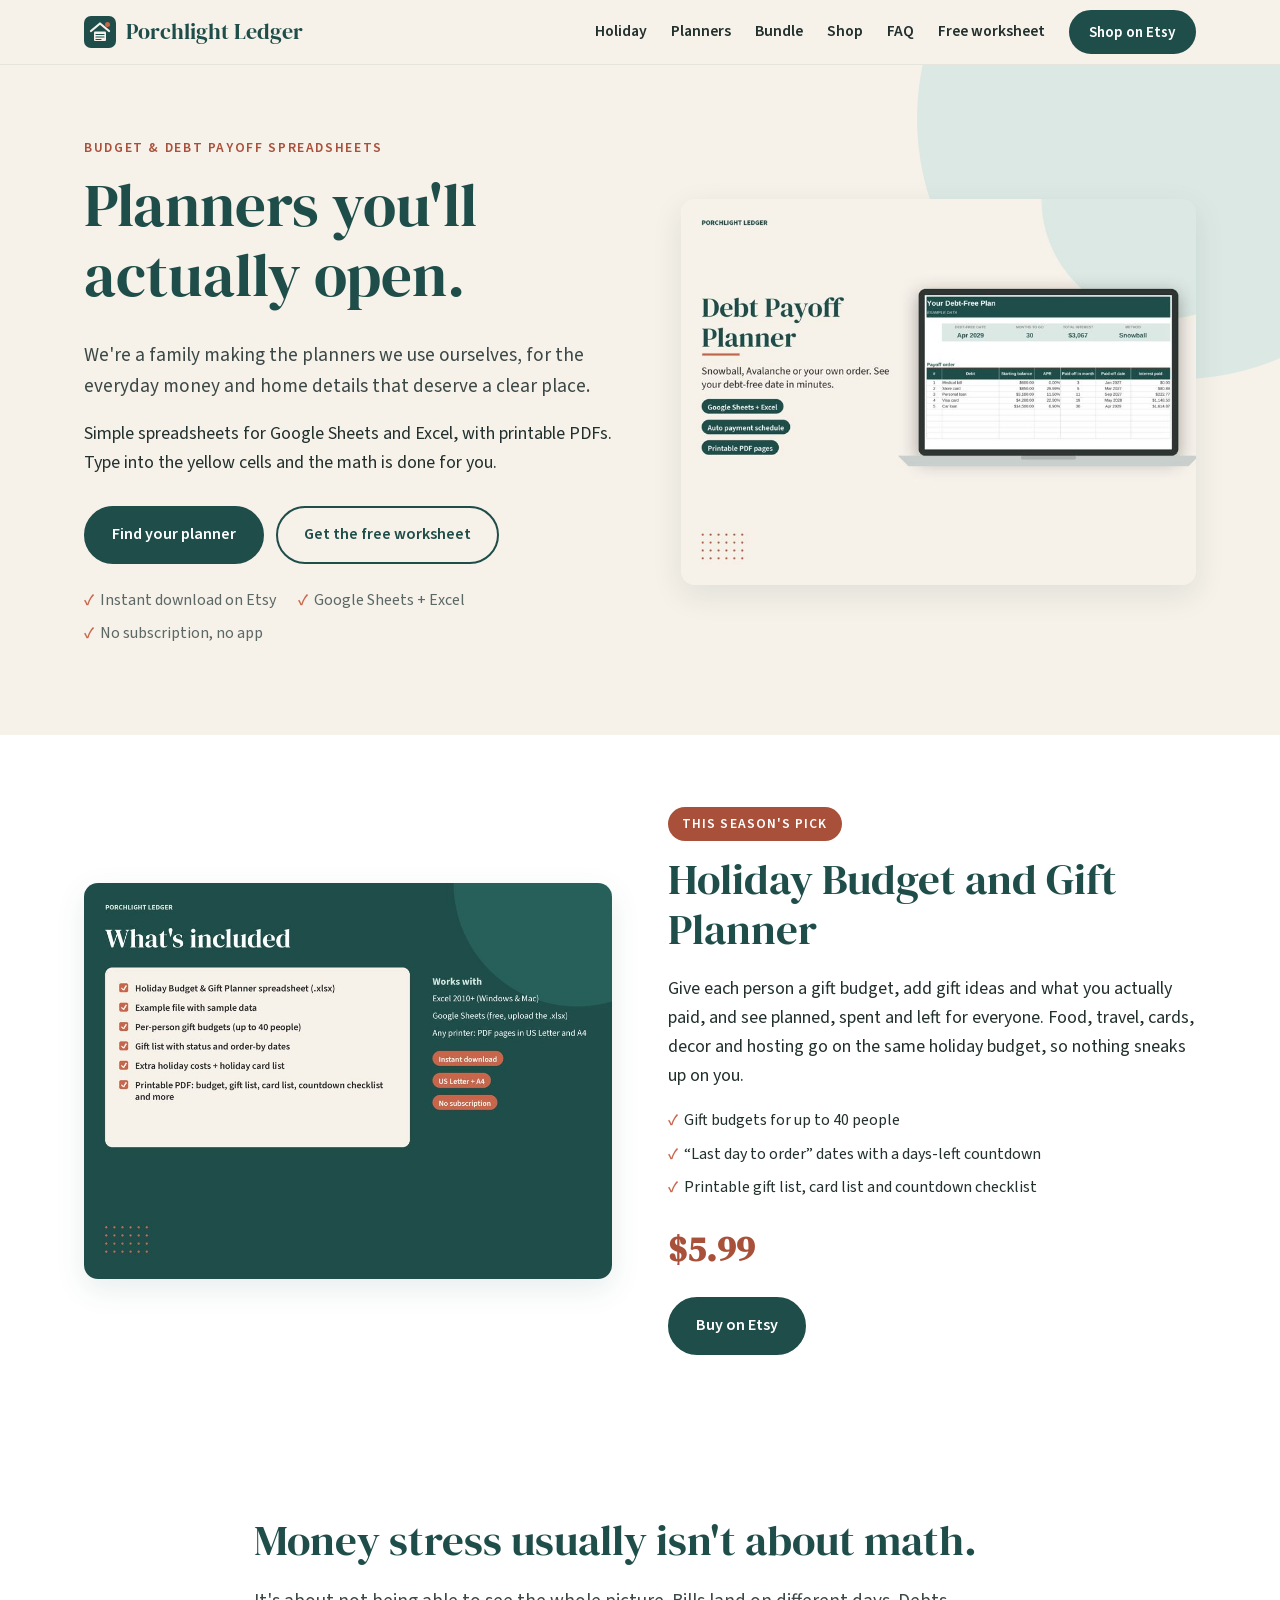
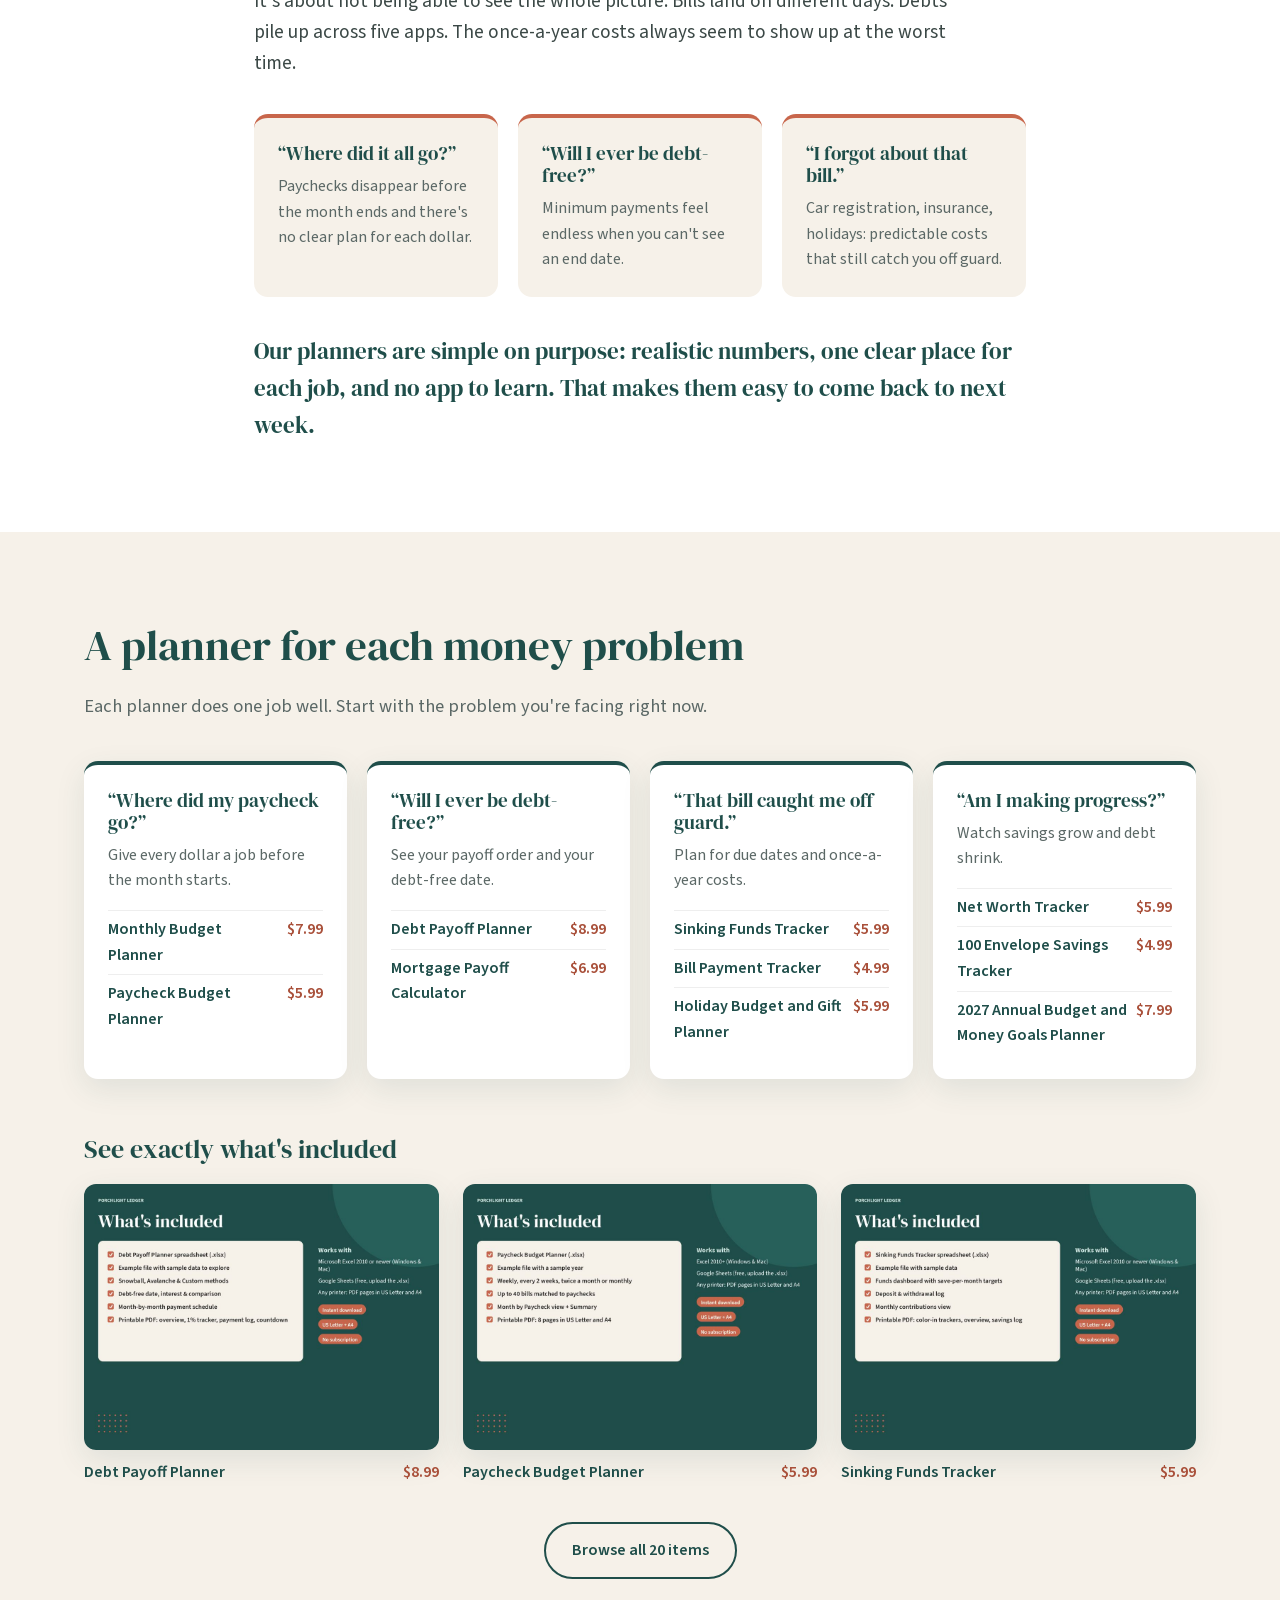
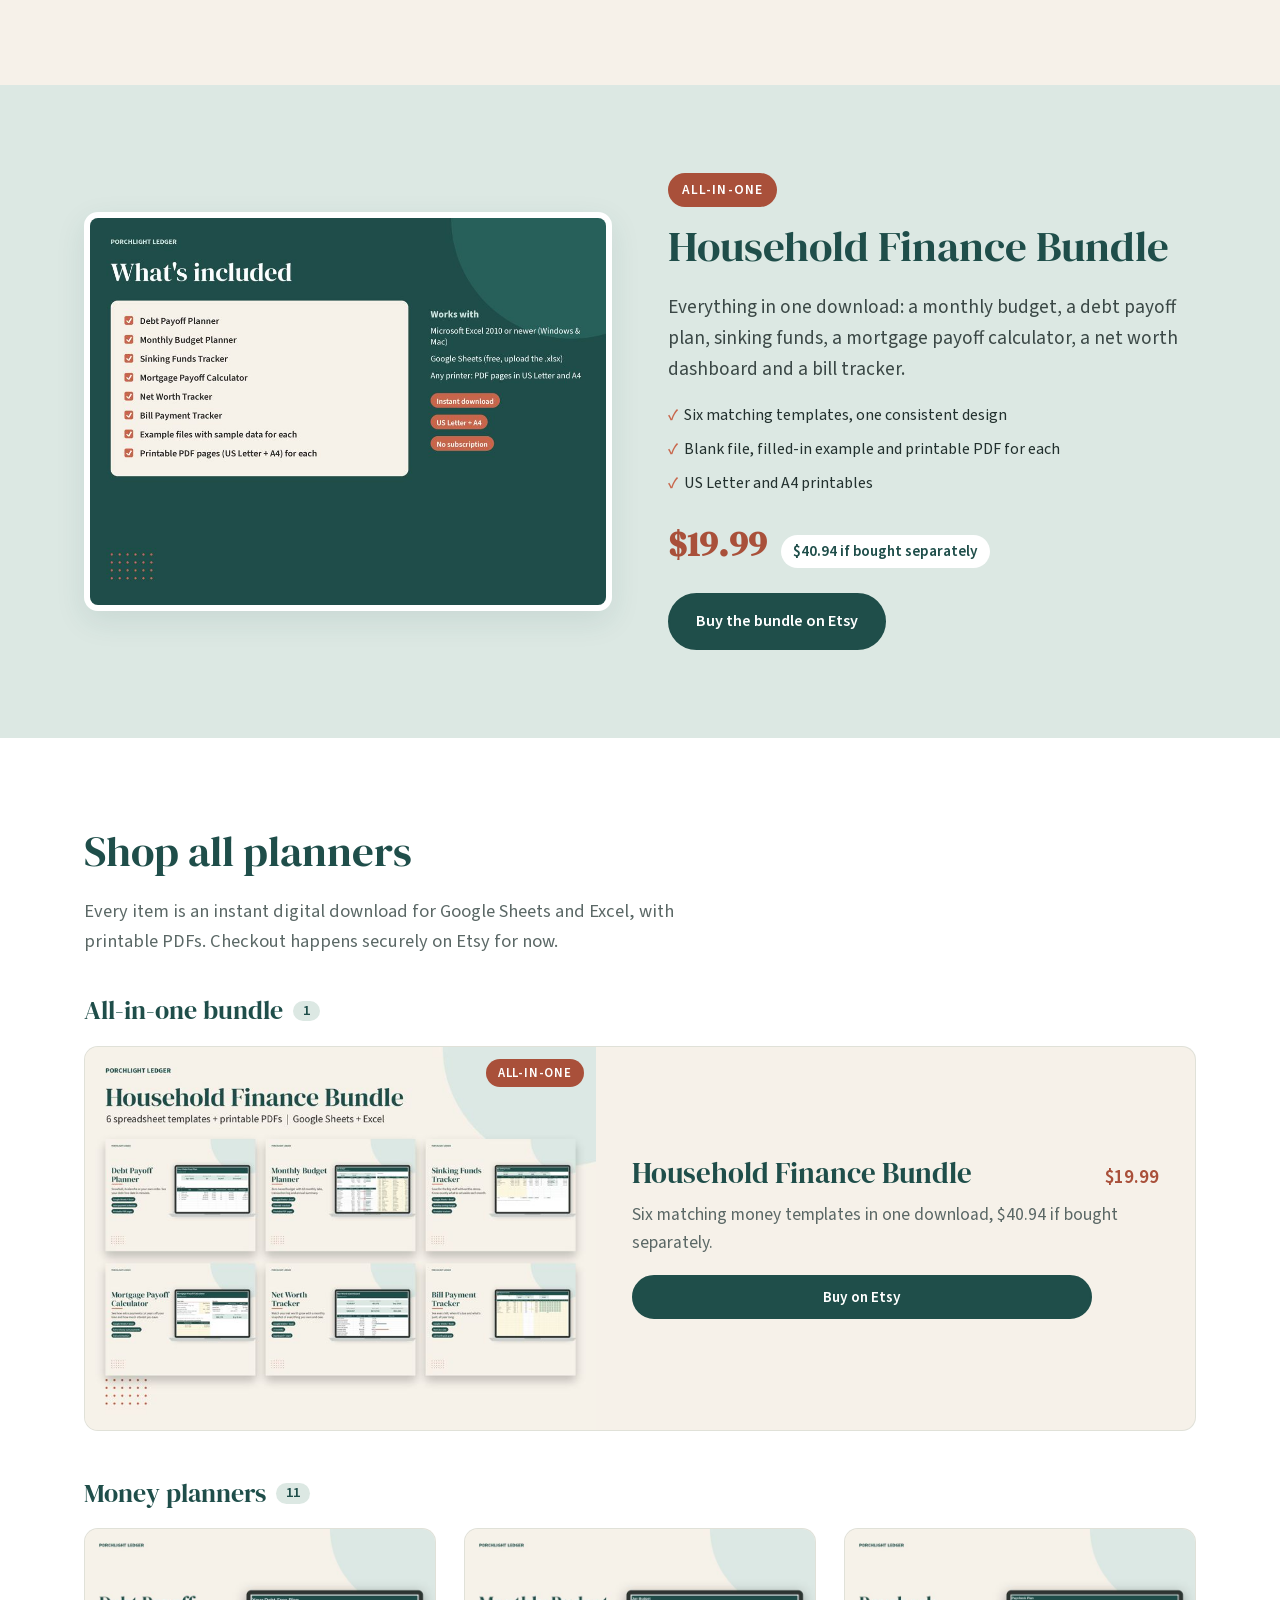
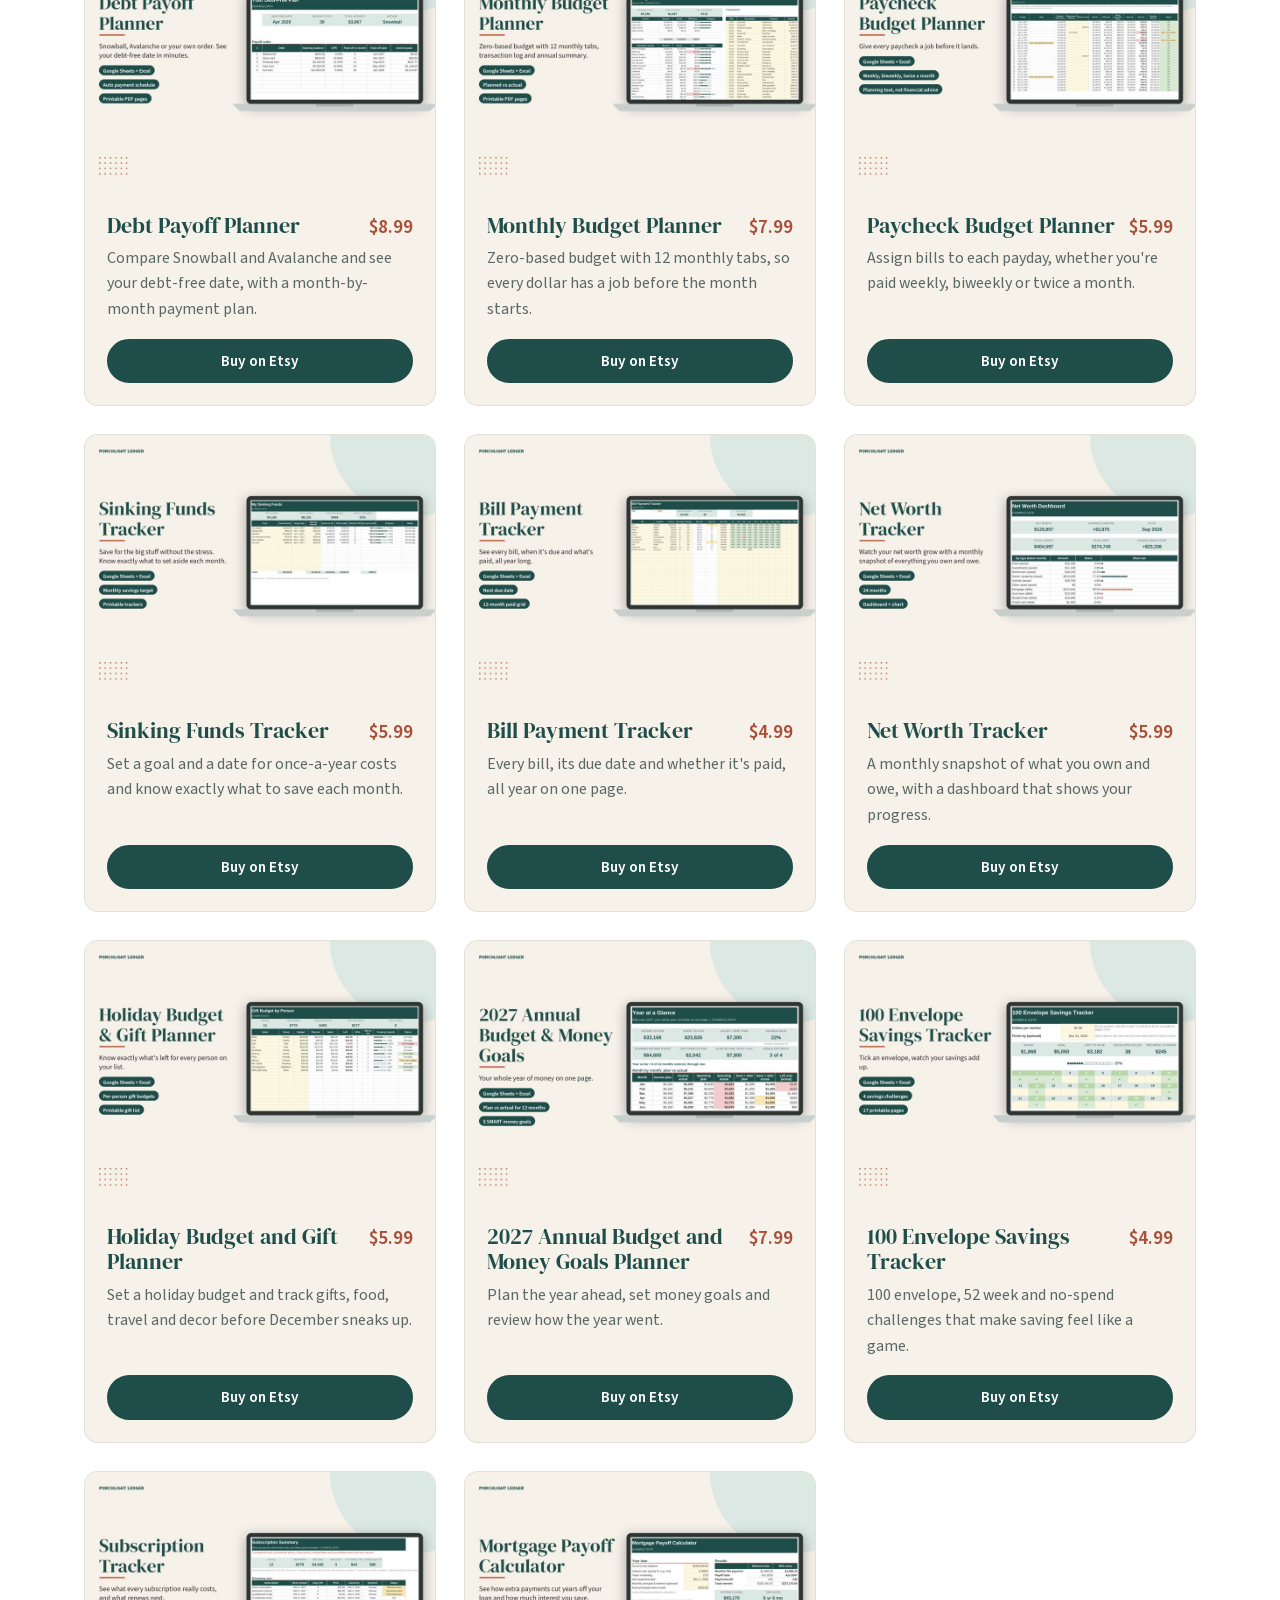
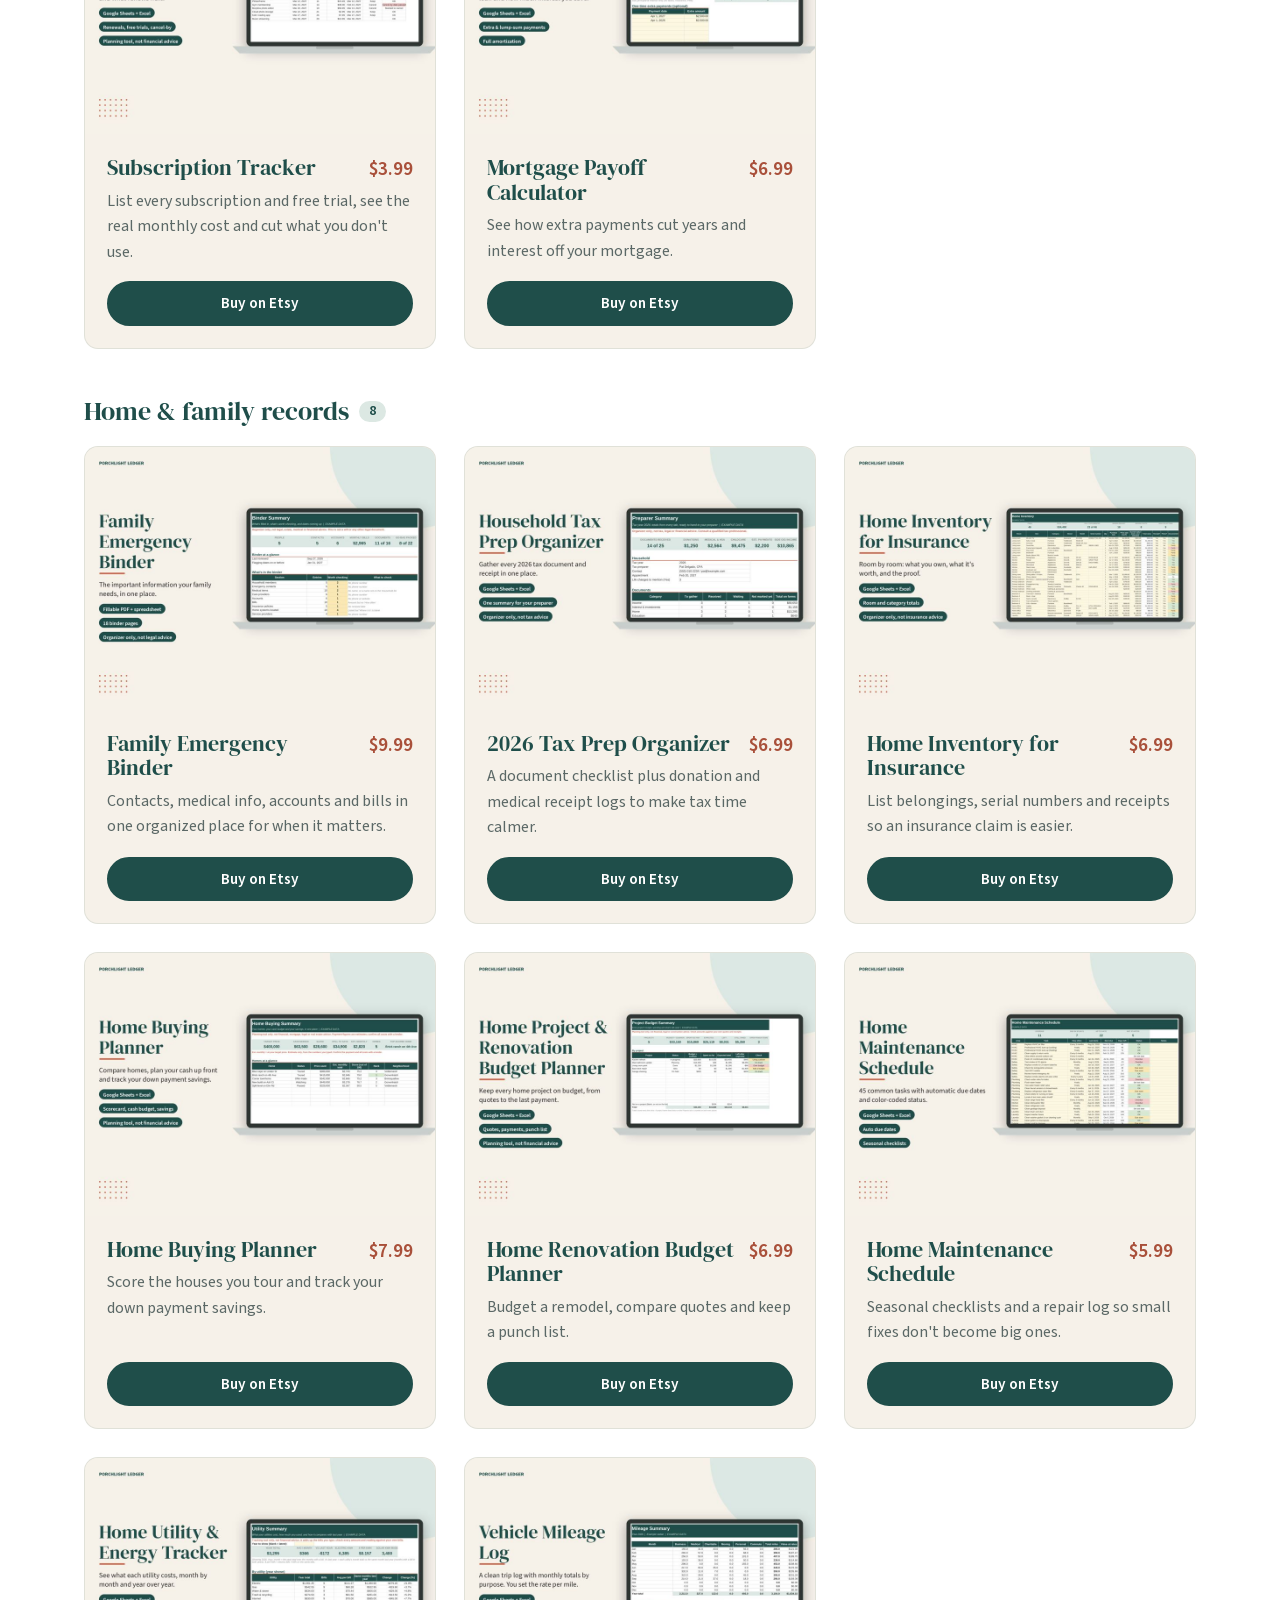
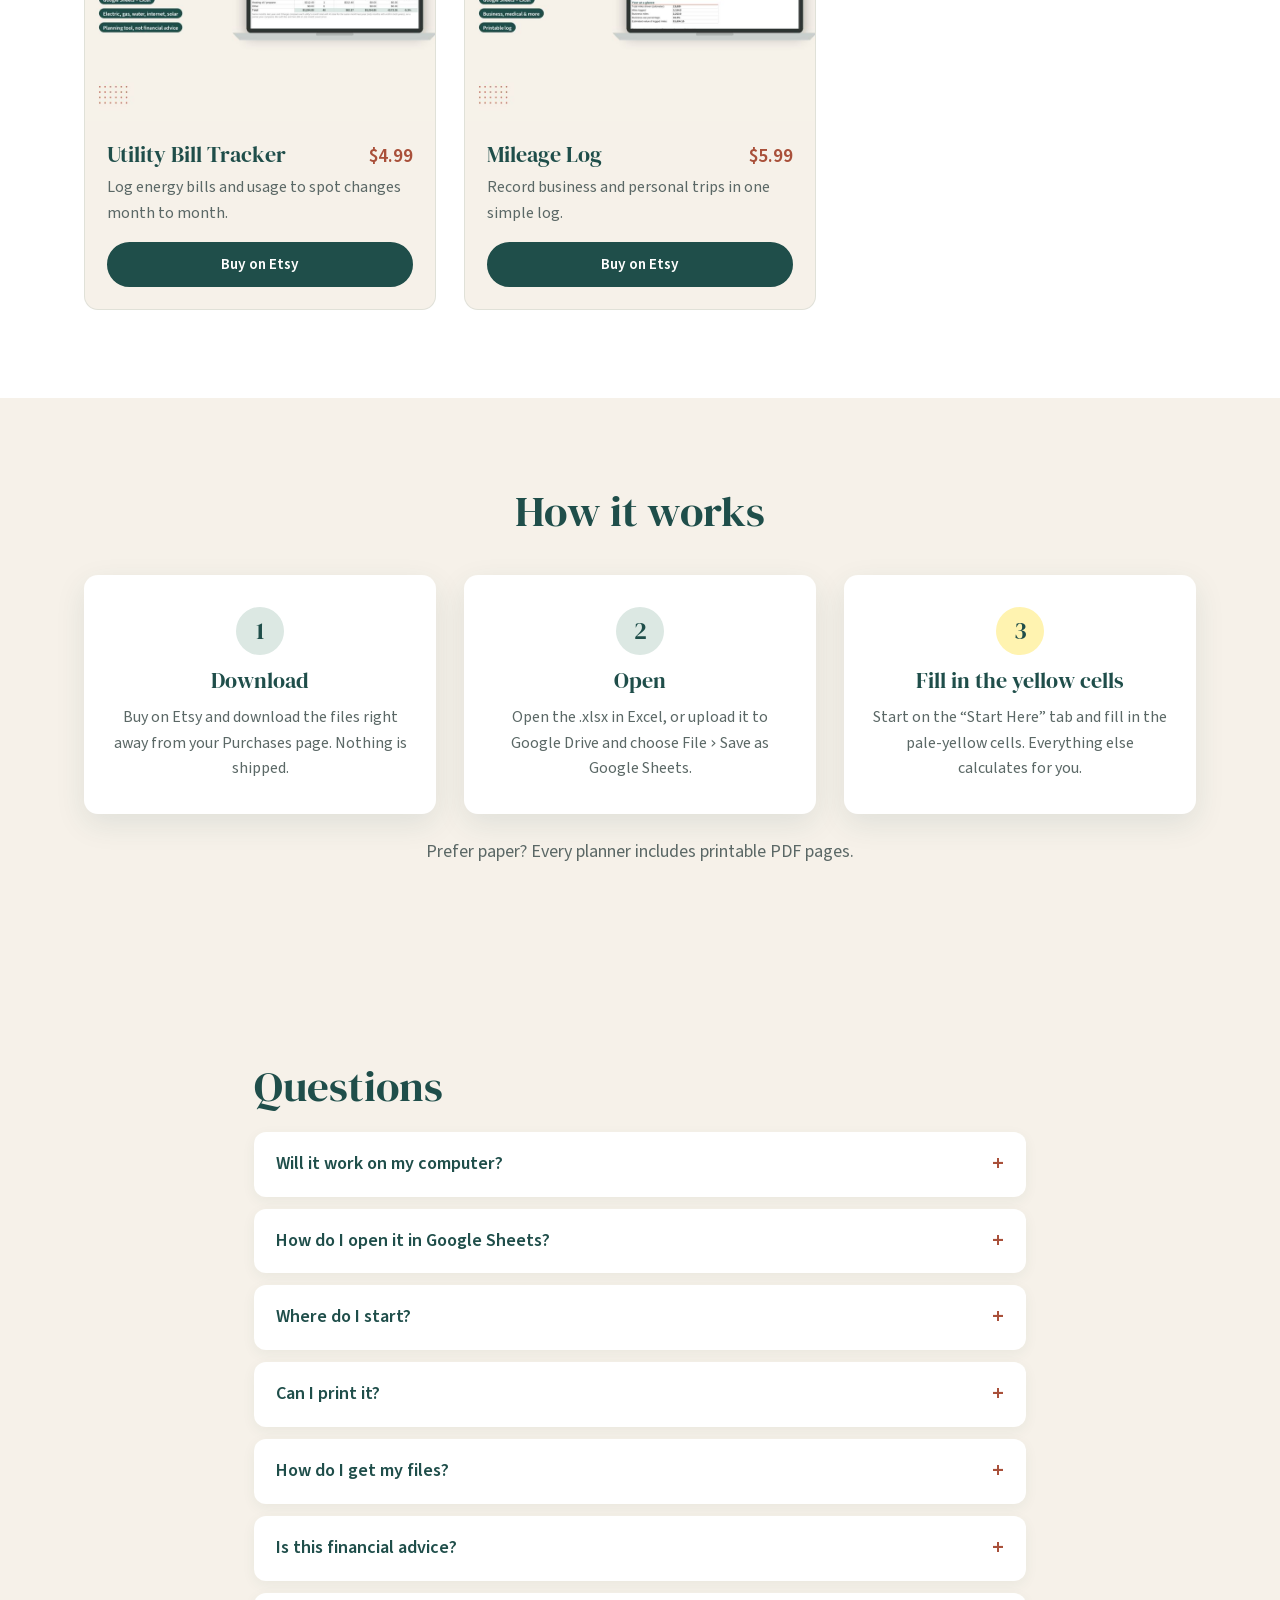
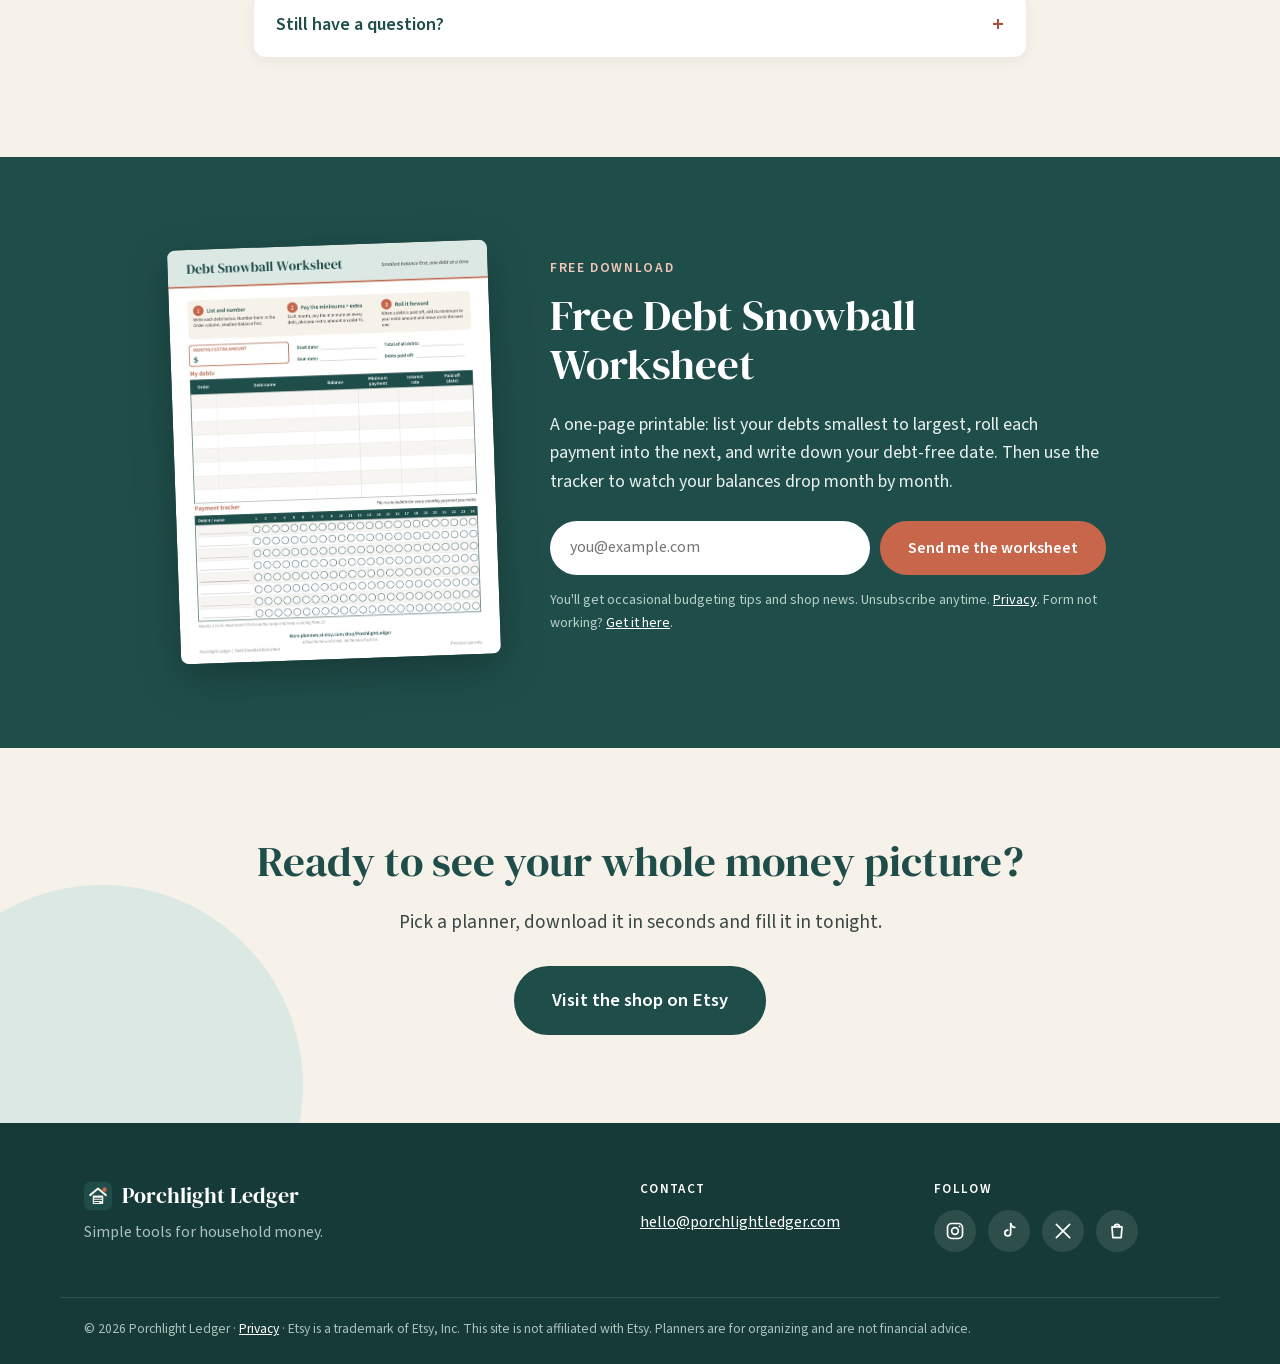
==== index.html @ 559f476f "Brand-voice hero, holiday seasonal pick, what's-included mockups, FAQ, worksheet preview, bundle ren" ====
<!doctype html>
<html lang="en">
<head>
<meta charset="utf-8">
<meta name="viewport" content="width=device-width, initial-scale=1">
<title>Porchlight Ledger | Budget &amp; Debt Payoff Spreadsheets for Google Sheets and Excel</title>
<meta name="description" content="Simple, good-looking budget, debt payoff and savings spreadsheets for Google Sheets and Excel, with printable PDFs. Instant download on Etsy. Get the free Debt Snowball Worksheet.">
<link rel="canonical" href="https://porchlightledger.com/">
<meta name="theme-color" content="#1F4E4A">
<link rel="icon" href="favicon.svg" type="image/svg+xml">
<link rel="icon" href="favicon.ico" sizes="32x32">
<link rel="apple-touch-icon" href="apple-touch-icon.png">
<meta property="og:type" content="website">
<meta property="og:site_name" content="Porchlight Ledger">
<meta property="og:title" content="Porchlight Ledger | Simple tools for household money">
<meta property="og:description" content="Budget, debt payoff and savings spreadsheets for Google Sheets and Excel, plus printable PDFs. Get the free Debt Snowball Worksheet.">
<meta property="og:url" content="https://porchlightledger.com/">
<meta property="og:image" content="https://porchlightledger.com/img/og-image.jpg">
<meta property="og:image:width" content="1200">
<meta property="og:image:height" content="630">
<meta property="og:image:alt" content="Porchlight Ledger: simple tools for household money">
<meta name="twitter:card" content="summary_large_image">
<meta name="twitter:title" content="Porchlight Ledger | Simple tools for household money">
<meta name="twitter:description" content="Budget, debt payoff and savings spreadsheets for Google Sheets and Excel, plus printable PDFs.">
<meta name="twitter:image" content="https://porchlightledger.com/img/og-image.jpg">
<script type="application/ld+json">{"@context":"https://schema.org","@type":"ItemList","name":"Porchlight Ledger planners","itemListElement":[{"@type":"ListItem","position":1,"item":{"@type":"Product","name":"Household Finance Bundle","description":"Six matching money templates in one download, $40.94 if bought separately.","image":"https://porchlightledger.com/img/bundle.jpg","url":"https://www.etsy.com/listing/4587781978","sku":"4587781978","brand":{"@type":"Brand","name":"Porchlight Ledger"},"offers":{"@type":"Offer","price":"19.99","priceCurrency":"USD","availability":"https://schema.org/InStock","url":"https://www.etsy.com/listing/4587781978"}}},{"@type":"ListItem","position":2,"item":{"@type":"Product","name":"Debt Payoff Planner","description":"Compare Snowball and Avalanche and see your debt-free date, with a month-by-month payment plan.","image":"https://porchlightledger.com/img/debt-payoff.jpg","url":"https://www.etsy.com/listing/4587773080","sku":"4587773080","brand":{"@type":"Brand","name":"Porchlight Ledger"},"offers":{"@type":"Offer","price":"8.99","priceCurrency":"USD","availability":"https://schema.org/InStock","url":"https://www.etsy.com/listing/4587773080"}}},{"@type":"ListItem","position":3,"item":{"@type":"Product","name":"Monthly Budget Planner","description":"Zero-based budget with 12 monthly tabs, so every dollar has a job before the month starts.","image":"https://porchlightledger.com/img/monthly-budget.jpg","url":"https://www.etsy.com/listing/4587774776","sku":"4587774776","brand":{"@type":"Brand","name":"Porchlight Ledger"},"offers":{"@type":"Offer","price":"7.99","priceCurrency":"USD","availability":"https://schema.org/InStock","url":"https://www.etsy.com/listing/4587774776"}}},{"@type":"ListItem","position":4,"item":{"@type":"Product","name":"Paycheck Budget Planner","description":"Assign bills to each payday, whether you're paid weekly, biweekly or twice a month.","image":"https://porchlightledger.com/img/paycheck-budget.jpg","url":"https://www.etsy.com/listing/4587815514","sku":"4587815514","brand":{"@type":"Brand","name":"Porchlight Ledger"},"offers":{"@type":"Offer","price":"5.99","priceCurrency":"USD","availability":"https://schema.org/InStock","url":"https://www.etsy.com/listing/4587815514"}}},{"@type":"ListItem","position":5,"item":{"@type":"Product","name":"Sinking Funds Tracker","description":"Set a goal and a date for once-a-year costs and know exactly what to save each month.","image":"https://porchlightledger.com/img/sinking-funds.jpg","url":"https://www.etsy.com/listing/4587769437","sku":"4587769437","brand":{"@type":"Brand","name":"Porchlight Ledger"},"offers":{"@type":"Offer","price":"5.99","priceCurrency":"USD","availability":"https://schema.org/InStock","url":"https://www.etsy.com/listing/4587769437"}}},{"@type":"ListItem","position":6,"item":{"@type":"Product","name":"Bill Payment Tracker","description":"Every bill, its due date and whether it's paid, all year on one page.","image":"https://porchlightledger.com/img/bill-payment.jpg","url":"https://www.etsy.com/listing/4587772765","sku":"4587772765","brand":{"@type":"Brand","name":"Porchlight Ledger"},"offers":{"@type":"Offer","price":"4.99","priceCurrency":"USD","availability":"https://schema.org/InStock","url":"https://www.etsy.com/listing/4587772765"}}},{"@type":"ListItem","position":7,"item":{"@type":"Product","name":"Net Worth Tracker","description":"A monthly snapshot of what you own and owe, with a dashboard that shows your progress.","image":"https://porchlightledger.com/img/net-worth.jpg","url":"https://www.etsy.com/listing/4587778214","sku":"4587778214","brand":{"@type":"Brand","name":"Porchlight Ledger"},"offers":{"@type":"Offer","price":"5.99","priceCurrency":"USD","availability":"https://schema.org/InStock","url":"https://www.etsy.com/listing/4587778214"}}},{"@type":"ListItem","position":8,"item":{"@type":"Product","name":"Holiday Budget and Gift Planner","description":"Set a holiday budget and track gifts, food, travel and decor before December sneaks up.","image":"https://porchlightledger.com/img/holiday-budget.jpg","url":"https://www.etsy.com/listing/4587778812","sku":"4587778812","brand":{"@type":"Brand","name":"Porchlight Ledger"},"offers":{"@type":"Offer","price":"5.99","priceCurrency":"USD","availability":"https://schema.org/InStock","url":"https://www.etsy.com/listing/4587778812"}}},{"@type":"ListItem","position":9,"item":{"@type":"Product","name":"2027 Annual Budget and Money Goals Planner","description":"Plan the year ahead, set money goals and review how the year went.","image":"https://porchlightledger.com/img/annual-budget-2027.jpg","url":"https://www.etsy.com/listing/4587779330","sku":"4587779330","brand":{"@type":"Brand","name":"Porchlight Ledger"},"offers":{"@type":"Offer","price":"7.99","priceCurrency":"USD","availability":"https://schema.org/InStock","url":"https://www.etsy.com/listing/4587779330"}}},{"@type":"ListItem","position":10,"item":{"@type":"Product","name":"100 Envelope Savings Tracker","description":"100 envelope, 52 week and no-spend challenges that make saving feel like a game.","image":"https://porchlightledger.com/img/envelope-savings.jpg","url":"https://www.etsy.com/listing/4587773147","sku":"4587773147","brand":{"@type":"Brand","name":"Porchlight Ledger"},"offers":{"@type":"Offer","price":"4.99","priceCurrency":"USD","availability":"https://schema.org/InStock","url":"https://www.etsy.com/listing/4587773147"}}},{"@type":"ListItem","position":11,"item":{"@type":"Product","name":"Subscription Tracker","description":"List every subscription and free trial, see the real monthly cost and cut what you don't use.","image":"https://porchlightledger.com/img/subscription-tracker.jpg","url":"https://www.etsy.com/listing/4587812451","sku":"4587812451","brand":{"@type":"Brand","name":"Porchlight Ledger"},"offers":{"@type":"Offer","price":"3.99","priceCurrency":"USD","availability":"https://schema.org/InStock","url":"https://www.etsy.com/listing/4587812451"}}},{"@type":"ListItem","position":12,"item":{"@type":"Product","name":"Mortgage Payoff Calculator","description":"See how extra payments cut years and interest off your mortgage.","image":"https://porchlightledger.com/img/mortgage-payoff.jpg","url":"https://www.etsy.com/listing/4587775360","sku":"4587775360","brand":{"@type":"Brand","name":"Porchlight Ledger"},"offers":{"@type":"Offer","price":"6.99","priceCurrency":"USD","availability":"https://schema.org/InStock","url":"https://www.etsy.com/listing/4587775360"}}},{"@type":"ListItem","position":13,"item":{"@type":"Product","name":"Family Emergency Binder","description":"Contacts, medical info, accounts and bills in one organized place for when it matters.","image":"https://porchlightledger.com/img/emergency-binder.jpg","url":"https://www.etsy.com/listing/4587780419","sku":"4587780419","brand":{"@type":"Brand","name":"Porchlight Ledger"},"offers":{"@type":"Offer","price":"9.99","priceCurrency":"USD","availability":"https://schema.org/InStock","url":"https://www.etsy.com/listing/4587780419"}}},{"@type":"ListItem","position":14,"item":{"@type":"Product","name":"2026 Tax Prep Organizer","description":"A document checklist plus donation and medical receipt logs to make tax time calmer.","image":"https://porchlightledger.com/img/tax-prep.jpg","url":"https://www.etsy.com/listing/4587781246","sku":"4587781246","brand":{"@type":"Brand","name":"Porchlight Ledger"},"offers":{"@type":"Offer","price":"6.99","priceCurrency":"USD","availability":"https://schema.org/InStock","url":"https://www.etsy.com/listing/4587781246"}}},{"@type":"ListItem","position":15,"item":{"@type":"Product","name":"Home Inventory for Insurance","description":"List belongings, serial numbers and receipts so an insurance claim is easier.","image":"https://porchlightledger.com/img/home-inventory.jpg","url":"https://www.etsy.com/listing/4587779075","sku":"4587779075","brand":{"@type":"Brand","name":"Porchlight Ledger"},"offers":{"@type":"Offer","price":"6.99","priceCurrency":"USD","availability":"https://schema.org/InStock","url":"https://www.etsy.com/listing/4587779075"}}},{"@type":"ListItem","position":16,"item":{"@type":"Product","name":"Home Buying Planner","description":"Score the houses you tour and track your down payment savings.","image":"https://porchlightledger.com/img/home-buying.jpg","url":"https://www.etsy.com/listing/4587812227","sku":"4587812227","brand":{"@type":"Brand","name":"Porchlight Ledger"},"offers":{"@type":"Offer","price":"7.99","priceCurrency":"USD","availability":"https://schema.org/InStock","url":"https://www.etsy.com/listing/4587812227"}}},{"@type":"ListItem","position":17,"item":{"@type":"Product","name":"Home Renovation Budget Planner","description":"Budget a remodel, compare quotes and keep a punch list.","image":"https://porchlightledger.com/img/home-renovation.jpg","url":"https://www.etsy.com/listing/4587816224","sku":"4587816224","brand":{"@type":"Brand","name":"Porchlight Ledger"},"offers":{"@type":"Offer","price":"6.99","priceCurrency":"USD","availability":"https://schema.org/InStock","url":"https://www.etsy.com/listing/4587816224"}}},{"@type":"ListItem","position":18,"item":{"@type":"Product","name":"Home Maintenance Schedule","description":"Seasonal checklists and a repair log so small fixes don't become big ones.","image":"https://porchlightledger.com/img/home-maintenance.jpg","url":"https://www.etsy.com/listing/4587775584","sku":"4587775584","brand":{"@type":"Brand","name":"Porchlight Ledger"},"offers":{"@type":"Offer","price":"5.99","priceCurrency":"USD","availability":"https://schema.org/InStock","url":"https://www.etsy.com/listing/4587775584"}}},{"@type":"ListItem","position":19,"item":{"@type":"Product","name":"Utility Bill Tracker","description":"Log energy bills and usage to spot changes month to month.","image":"https://porchlightledger.com/img/utility-bill.jpg","url":"https://www.etsy.com/listing/4587819474","sku":"4587819474","brand":{"@type":"Brand","name":"Porchlight Ledger"},"offers":{"@type":"Offer","price":"4.99","priceCurrency":"USD","availability":"https://schema.org/InStock","url":"https://www.etsy.com/listing/4587819474"}}},{"@type":"ListItem","position":20,"item":{"@type":"Product","name":"Mileage Log","description":"Record business and personal trips in one simple log.","image":"https://porchlightledger.com/img/mileage-log.jpg","url":"https://www.etsy.com/listing/4587775796","sku":"4587775796","brand":{"@type":"Brand","name":"Porchlight Ledger"},"offers":{"@type":"Offer","price":"5.99","priceCurrency":"USD","availability":"https://schema.org/InStock","url":"https://www.etsy.com/listing/4587775796"}}}]}</script>
<link rel="preload" href="fonts/dm-serif-display.woff" as="font" type="font/woff" crossorigin>
<link rel="stylesheet" href="styles.css">
<script type="application/ld+json">{"@context":"https://schema.org","@type":"Organization","name":"Porchlight Ledger","url":"https://porchlightledger.com/","logo":"https://porchlightledger.com/apple-touch-icon.png","email":"hello@porchlightledger.com","sameAs":["https://www.etsy.com/shop/PorchlightLedger","https://www.instagram.com/porchlightledger/","https://www.tiktok.com/@joshuawildman4","https://x.com/JoshuaWildman7"]}</script>
</head>
<body>
<a class="skip" href="#main">Skip to content</a>
<header class="site-header">
  <div class="wrap nav">
    <a class="brand" href="#top" aria-label="Porchlight Ledger home"><img src="favicon.svg" alt="" width="32" height="32"> Porchlight Ledger</a>
    <nav aria-label="Main">
      <a href="#holiday">Holiday</a>
      <a href="#planners">Planners</a>
      <a href="#bundle">Bundle</a>
      <a href="#shop">Shop</a>
      <a href="#faq">FAQ</a>
      <a href="#free">Free worksheet</a>
      <a class="btn btn-small" href="https://www.etsy.com/shop/PorchlightLedger" target="_blank" rel="noopener">Shop on Etsy</a>
    </nav>
  </div>
</header>

<main id="main">
<!-- 1. Hook -->
<section class="hero" id="top">
  <div class="wrap hero-grid">
    <div>
      <p class="eyebrow">Budget &amp; debt payoff spreadsheets</p>
      <h1>Planners you'll actually open.</h1>
      <p class="lead">We're a family making the planners we use ourselves, for the everyday money and home details that deserve a clear place.</p>
      <p>Simple spreadsheets for Google Sheets and Excel, with printable PDFs. Type into the yellow cells and the math is done for you.</p>
      <div class="cta-row">
        <a class="btn" href="#planners">Find your planner</a>
        <a class="btn btn-ghost" href="#free">Get the free worksheet</a>
      </div>
      <ul class="ticks">
        <li>Instant download on Etsy</li>
        <li>Google Sheets + Excel</li>
        <li>No subscription, no app</li>
      </ul>
    </div>
    <img class="hero-img" src="img/debt-payoff.jpg" alt="Debt Payoff Planner spreadsheet showing a debt-free date and payment schedule" width="800" height="600">
  </div>
</section>

<!-- Seasonal pick -->
<section class="seasonal" id="holiday" aria-labelledby="holiday-h">
  <div class="wrap seasonal-grid">
    <img src="img/included-holiday-budget.jpg" alt="What's included in the Holiday Budget and Gift Planner" width="1000" height="750" loading="lazy">
    <div>
      <p class="badge">This season's pick</p>
      <h2 id="holiday-h">Holiday Budget and Gift Planner</h2>
      <p>Give each person a gift budget, add gift ideas and what you actually paid, and see planned, spent and left for everyone. Food, travel, cards, decor and hosting go on the same holiday budget, so nothing sneaks up on you.</p>
      <ul class="ticks ticks-col">
        <li>Gift budgets for up to 40 people</li>
        <li>“Last day to order” dates with a days-left countdown</li>
        <li>Printable gift list, card list and countdown checklist</li>
      </ul>
      <p class="bundle-price"><span class="price big">$5.99</span></p>
      <a class="btn" href="https://www.etsy.com/listing/4587778812" target="_blank" rel="noopener">Buy on Etsy</a>
    </div>
  </div>
</section>

<!-- 2. Problem -->
<section class="problem">
  <div class="wrap narrow">
    <h2>Money stress usually isn't about math.</h2>
    <p class="lead">It's about not being able to see the whole picture. Bills land on different days. Debts pile up across five apps. The once-a-year costs always seem to show up at the worst time.</p>
    <div class="pain-grid">
      <div class="pain"><h3>“Where did it all go?”</h3><p>Paychecks disappear before the month ends and there's no clear plan for each dollar.</p></div>
      <div class="pain"><h3>“Will I ever be debt-free?”</h3><p>Minimum payments feel endless when you can't see an end date.</p></div>
      <div class="pain"><h3>“I forgot about that bill.”</h3><p>Car registration, insurance, holidays: predictable costs that still catch you off guard.</p></div>
    </div>
    <p class="bridge">Our planners are simple on purpose: realistic numbers, one clear place for each job, and no app to learn. That makes them easy to come back to next week.</p>
  </div>
</section>

<!-- 3. Planners: pick by problem (links into the Shop, no duplicate cards) -->
<section id="planners" class="planners">
  <div class="wrap">
    <h2>A planner for each money problem</h2>
    <p class="section-lead">Each planner does one job well. Start with the problem you're facing right now.</p>
    <div class="fit-grid">
      <div class="fit"><h3>“Where did my paycheck go?”</h3><p>Give every dollar a job before the month starts.</p><ul><li><a href="#p-4587774776">Monthly Budget Planner</a> <span class="price-inline">$7.99</span></li><li><a href="#p-4587815514">Paycheck Budget Planner</a> <span class="price-inline">$5.99</span></li></ul></div>
      <div class="fit"><h3>“Will I ever be debt-free?”</h3><p>See your payoff order and your debt-free date.</p><ul><li><a href="#p-4587773080">Debt Payoff Planner</a> <span class="price-inline">$8.99</span></li><li><a href="#p-4587775360">Mortgage Payoff Calculator</a> <span class="price-inline">$6.99</span></li></ul></div>
      <div class="fit"><h3>“That bill caught me off guard.”</h3><p>Plan for due dates and once-a-year costs.</p><ul><li><a href="#p-4587769437">Sinking Funds Tracker</a> <span class="price-inline">$5.99</span></li><li><a href="#p-4587772765">Bill Payment Tracker</a> <span class="price-inline">$4.99</span></li><li><a href="#p-4587778812">Holiday Budget and Gift Planner</a> <span class="price-inline">$5.99</span></li></ul></div>
      <div class="fit"><h3>“Am I making progress?”</h3><p>Watch savings grow and debt shrink.</p><ul><li><a href="#p-4587778214">Net Worth Tracker</a> <span class="price-inline">$5.99</span></li><li><a href="#p-4587773147">100 Envelope Savings Tracker</a> <span class="price-inline">$4.99</span></li><li><a href="#p-4587779330">2027 Annual Budget and Money Goals Planner</a> <span class="price-inline">$7.99</span></li></ul></div>
    </div>
    <h3 class="included-title">See exactly what's included</h3>
    <div class="included-grid">
      <figure><a href="#p-4587773080"><img src="img/included-debt-payoff.jpg" alt="What's included in the Debt Payoff Planner" width="1000" height="750" loading="lazy"></a><figcaption><a href="#p-4587773080">Debt Payoff Planner</a> <span class="price-inline">$8.99</span></figcaption></figure>
      <figure><a href="#p-4587815514"><img src="img/included-paycheck-budget.jpg" alt="What's included in the Paycheck Budget Planner" width="1000" height="750" loading="lazy"></a><figcaption><a href="#p-4587815514">Paycheck Budget Planner</a> <span class="price-inline">$5.99</span></figcaption></figure>
      <figure><a href="#p-4587769437"><img src="img/included-sinking-funds.jpg" alt="What's included in the Sinking Funds Tracker" width="1000" height="750" loading="lazy"></a><figcaption><a href="#p-4587769437">Sinking Funds Tracker</a> <span class="price-inline">$5.99</span></figcaption></figure>
    </div>
    <p class="center"><a class="btn btn-ghost" href="#shop">Browse all 20 items</a></p>
  </div>
</section>

<!-- 4. Bundle -->
<section id="bundle" class="bundle">
  <div class="wrap bundle-grid">
    <img src="img/included-bundle.jpg" alt="What's included in the Household Finance Bundle: six matching templates" width="1000" height="750" loading="lazy">
    <div>
      <p class="badge">All-in-one</p>
      <h2>Household Finance Bundle</h2>
      <p class="lead">Everything in one download: a monthly budget, a debt payoff plan, sinking funds, a mortgage payoff calculator, a net worth dashboard and a bill tracker.</p>
      <ul class="ticks ticks-col">
        <li>Six matching templates, one consistent design</li>
        <li>Blank file, filled-in example and printable PDF for each</li>
        <li>US Letter and A4 printables</li>
      </ul>
      <p class="bundle-price"><span class="price big">$19.99</span> <span class="save">$40.94 if bought separately</span></p>
      <a class="btn" href="https://www.etsy.com/listing/4587781978" target="_blank" rel="noopener">Buy the bundle on Etsy</a>
    </div>
  </div>
</section>

<!-- Shop: every Etsy item (generated from src/build.py) -->
<section id="shop" class="shop">
  <div class="wrap">
    <h2>Shop all planners</h2>
    <p class="section-lead">Every item is an instant digital download for Google Sheets and Excel, with printable PDFs. Checkout happens securely on Etsy for now.</p>
    <h3 class="shop-group">All-in-one bundle <span class="count">1</span></h3>
    <div class="grid">
      <article class="card card-wide" id="p-4587781978">
        <a class="card-img" href="https://www.etsy.com/listing/4587781978" target="_blank" rel="noopener"><span class="tag">All-in-one</span><img src="img/bundle.jpg" alt="Household Finance Bundle mockup" width="800" height="600" loading="lazy"></a>
        <div class="card-body">
          <div class="card-head"><h4>Household Finance Bundle</h4><span class="price">$19.99</span></div>
          <p>Six matching money templates in one download, $40.94 if bought separately.</p>
          <div class="card-actions">
            <a class="btn btn-small" href="https://www.etsy.com/listing/4587781978" target="_blank" rel="noopener">Buy on Etsy</a>
            
          </div>
        </div>
      </article>
    </div>
    <h3 class="shop-group">Money planners <span class="count">11</span></h3>
    <div class="grid">
      <article class="card" id="p-4587773080">
        <a class="card-img" href="https://www.etsy.com/listing/4587773080" target="_blank" rel="noopener"><img src="img/debt-payoff.jpg" alt="Debt Payoff Planner mockup" width="800" height="600" loading="lazy"></a>
        <div class="card-body">
          <div class="card-head"><h4>Debt Payoff Planner</h4><span class="price">$8.99</span></div>
          <p>Compare Snowball and Avalanche and see your debt-free date, with a month-by-month payment plan.</p>
          <div class="card-actions">
            <a class="btn btn-small" href="https://www.etsy.com/listing/4587773080" target="_blank" rel="noopener">Buy on Etsy</a>
            
          </div>
        </div>
      </article>
      <article class="card" id="p-4587774776">
        <a class="card-img" href="https://www.etsy.com/listing/4587774776" target="_blank" rel="noopener"><img src="img/monthly-budget.jpg" alt="Monthly Budget Planner mockup" width="800" height="600" loading="lazy"></a>
        <div class="card-body">
          <div class="card-head"><h4>Monthly Budget Planner</h4><span class="price">$7.99</span></div>
          <p>Zero-based budget with 12 monthly tabs, so every dollar has a job before the month starts.</p>
          <div class="card-actions">
            <a class="btn btn-small" href="https://www.etsy.com/listing/4587774776" target="_blank" rel="noopener">Buy on Etsy</a>
            
          </div>
        </div>
      </article>
      <article class="card" id="p-4587815514">
        <a class="card-img" href="https://www.etsy.com/listing/4587815514" target="_blank" rel="noopener"><img src="img/paycheck-budget.jpg" alt="Paycheck Budget Planner mockup" width="800" height="600" loading="lazy"></a>
        <div class="card-body">
          <div class="card-head"><h4>Paycheck Budget Planner</h4><span class="price">$5.99</span></div>
          <p>Assign bills to each payday, whether you&#x27;re paid weekly, biweekly or twice a month.</p>
          <div class="card-actions">
            <a class="btn btn-small" href="https://www.etsy.com/listing/4587815514" target="_blank" rel="noopener">Buy on Etsy</a>
            
          </div>
        </div>
      </article>
      <article class="card" id="p-4587769437">
        <a class="card-img" href="https://www.etsy.com/listing/4587769437" target="_blank" rel="noopener"><img src="img/sinking-funds.jpg" alt="Sinking Funds Tracker mockup" width="800" height="600" loading="lazy"></a>
        <div class="card-body">
          <div class="card-head"><h4>Sinking Funds Tracker</h4><span class="price">$5.99</span></div>
          <p>Set a goal and a date for once-a-year costs and know exactly what to save each month.</p>
          <div class="card-actions">
            <a class="btn btn-small" href="https://www.etsy.com/listing/4587769437" target="_blank" rel="noopener">Buy on Etsy</a>
            
          </div>
        </div>
      </article>
      <article class="card" id="p-4587772765">
        <a class="card-img" href="https://www.etsy.com/listing/4587772765" target="_blank" rel="noopener"><img src="img/bill-payment.jpg" alt="Bill Payment Tracker mockup" width="800" height="600" loading="lazy"></a>
        <div class="card-body">
          <div class="card-head"><h4>Bill Payment Tracker</h4><span class="price">$4.99</span></div>
          <p>Every bill, its due date and whether it&#x27;s paid, all year on one page.</p>
          <div class="card-actions">
            <a class="btn btn-small" href="https://www.etsy.com/listing/4587772765" target="_blank" rel="noopener">Buy on Etsy</a>
            
          </div>
        </div>
      </article>
      <article class="card" id="p-4587778214">
        <a class="card-img" href="https://www.etsy.com/listing/4587778214" target="_blank" rel="noopener"><img src="img/net-worth.jpg" alt="Net Worth Tracker mockup" width="800" height="600" loading="lazy"></a>
        <div class="card-body">
          <div class="card-head"><h4>Net Worth Tracker</h4><span class="price">$5.99</span></div>
          <p>A monthly snapshot of what you own and owe, with a dashboard that shows your progress.</p>
          <div class="card-actions">
            <a class="btn btn-small" href="https://www.etsy.com/listing/4587778214" target="_blank" rel="noopener">Buy on Etsy</a>
            
          </div>
        </div>
      </article>
      <article class="card" id="p-4587778812">
        <a class="card-img" href="https://www.etsy.com/listing/4587778812" target="_blank" rel="noopener"><img src="img/holiday-budget.jpg" alt="Holiday Budget and Gift Planner mockup" width="800" height="600" loading="lazy"></a>
        <div class="card-body">
          <div class="card-head"><h4>Holiday Budget and Gift Planner</h4><span class="price">$5.99</span></div>
          <p>Set a holiday budget and track gifts, food, travel and decor before December sneaks up.</p>
          <div class="card-actions">
            <a class="btn btn-small" href="https://www.etsy.com/listing/4587778812" target="_blank" rel="noopener">Buy on Etsy</a>
            
          </div>
        </div>
      </article>
      <article class="card" id="p-4587779330">
        <a class="card-img" href="https://www.etsy.com/listing/4587779330" target="_blank" rel="noopener"><img src="img/annual-budget-2027.jpg" alt="2027 Annual Budget and Money Goals Planner mockup" width="800" height="600" loading="lazy"></a>
        <div class="card-body">
          <div class="card-head"><h4>2027 Annual Budget and Money Goals Planner</h4><span class="price">$7.99</span></div>
          <p>Plan the year ahead, set money goals and review how the year went.</p>
          <div class="card-actions">
            <a class="btn btn-small" href="https://www.etsy.com/listing/4587779330" target="_blank" rel="noopener">Buy on Etsy</a>
            
          </div>
        </div>
      </article>
      <article class="card" id="p-4587773147">
        <a class="card-img" href="https://www.etsy.com/listing/4587773147" target="_blank" rel="noopener"><img src="img/envelope-savings.jpg" alt="100 Envelope Savings Tracker mockup" width="800" height="600" loading="lazy"></a>
        <div class="card-body">
          <div class="card-head"><h4>100 Envelope Savings Tracker</h4><span class="price">$4.99</span></div>
          <p>100 envelope, 52 week and no-spend challenges that make saving feel like a game.</p>
          <div class="card-actions">
            <a class="btn btn-small" href="https://www.etsy.com/listing/4587773147" target="_blank" rel="noopener">Buy on Etsy</a>
            
          </div>
        </div>
      </article>
      <article class="card" id="p-4587812451">
        <a class="card-img" href="https://www.etsy.com/listing/4587812451" target="_blank" rel="noopener"><img src="img/subscription-tracker.jpg" alt="Subscription Tracker mockup" width="800" height="600" loading="lazy"></a>
        <div class="card-body">
          <div class="card-head"><h4>Subscription Tracker</h4><span class="price">$3.99</span></div>
          <p>List every subscription and free trial, see the real monthly cost and cut what you don&#x27;t use.</p>
          <div class="card-actions">
            <a class="btn btn-small" href="https://www.etsy.com/listing/4587812451" target="_blank" rel="noopener">Buy on Etsy</a>
            
          </div>
        </div>
      </article>
      <article class="card" id="p-4587775360">
        <a class="card-img" href="https://www.etsy.com/listing/4587775360" target="_blank" rel="noopener"><img src="img/mortgage-payoff.jpg" alt="Mortgage Payoff Calculator mockup" width="800" height="600" loading="lazy"></a>
        <div class="card-body">
          <div class="card-head"><h4>Mortgage Payoff Calculator</h4><span class="price">$6.99</span></div>
          <p>See how extra payments cut years and interest off your mortgage.</p>
          <div class="card-actions">
            <a class="btn btn-small" href="https://www.etsy.com/listing/4587775360" target="_blank" rel="noopener">Buy on Etsy</a>
            
          </div>
        </div>
      </article>
    </div>
    <h3 class="shop-group">Home &amp; family records <span class="count">8</span></h3>
    <div class="grid">
      <article class="card" id="p-4587780419">
        <a class="card-img" href="https://www.etsy.com/listing/4587780419" target="_blank" rel="noopener"><img src="img/emergency-binder.jpg" alt="Family Emergency Binder mockup" width="800" height="600" loading="lazy"></a>
        <div class="card-body">
          <div class="card-head"><h4>Family Emergency Binder</h4><span class="price">$9.99</span></div>
          <p>Contacts, medical info, accounts and bills in one organized place for when it matters.</p>
          <div class="card-actions">
            <a class="btn btn-small" href="https://www.etsy.com/listing/4587780419" target="_blank" rel="noopener">Buy on Etsy</a>
            
          </div>
        </div>
      </article>
      <article class="card" id="p-4587781246">
        <a class="card-img" href="https://www.etsy.com/listing/4587781246" target="_blank" rel="noopener"><img src="img/tax-prep.jpg" alt="2026 Tax Prep Organizer mockup" width="800" height="600" loading="lazy"></a>
        <div class="card-body">
          <div class="card-head"><h4>2026 Tax Prep Organizer</h4><span class="price">$6.99</span></div>
          <p>A document checklist plus donation and medical receipt logs to make tax time calmer.</p>
          <div class="card-actions">
            <a class="btn btn-small" href="https://www.etsy.com/listing/4587781246" target="_blank" rel="noopener">Buy on Etsy</a>
            
          </div>
        </div>
      </article>
      <article class="card" id="p-4587779075">
        <a class="card-img" href="https://www.etsy.com/listing/4587779075" target="_blank" rel="noopener"><img src="img/home-inventory.jpg" alt="Home Inventory for Insurance mockup" width="800" height="600" loading="lazy"></a>
        <div class="card-body">
          <div class="card-head"><h4>Home Inventory for Insurance</h4><span class="price">$6.99</span></div>
          <p>List belongings, serial numbers and receipts so an insurance claim is easier.</p>
          <div class="card-actions">
            <a class="btn btn-small" href="https://www.etsy.com/listing/4587779075" target="_blank" rel="noopener">Buy on Etsy</a>
            
          </div>
        </div>
      </article>
      <article class="card" id="p-4587812227">
        <a class="card-img" href="https://www.etsy.com/listing/4587812227" target="_blank" rel="noopener"><img src="img/home-buying.jpg" alt="Home Buying Planner mockup" width="800" height="600" loading="lazy"></a>
        <div class="card-body">
          <div class="card-head"><h4>Home Buying Planner</h4><span class="price">$7.99</span></div>
          <p>Score the houses you tour and track your down payment savings.</p>
          <div class="card-actions">
            <a class="btn btn-small" href="https://www.etsy.com/listing/4587812227" target="_blank" rel="noopener">Buy on Etsy</a>
            
          </div>
        </div>
      </article>
      <article class="card" id="p-4587816224">
        <a class="card-img" href="https://www.etsy.com/listing/4587816224" target="_blank" rel="noopener"><img src="img/home-renovation.jpg" alt="Home Renovation Budget Planner mockup" width="800" height="600" loading="lazy"></a>
        <div class="card-body">
          <div class="card-head"><h4>Home Renovation Budget Planner</h4><span class="price">$6.99</span></div>
          <p>Budget a remodel, compare quotes and keep a punch list.</p>
          <div class="card-actions">
            <a class="btn btn-small" href="https://www.etsy.com/listing/4587816224" target="_blank" rel="noopener">Buy on Etsy</a>
            
          </div>
        </div>
      </article>
      <article class="card" id="p-4587775584">
        <a class="card-img" href="https://www.etsy.com/listing/4587775584" target="_blank" rel="noopener"><img src="img/home-maintenance.jpg" alt="Home Maintenance Schedule mockup" width="800" height="600" loading="lazy"></a>
        <div class="card-body">
          <div class="card-head"><h4>Home Maintenance Schedule</h4><span class="price">$5.99</span></div>
          <p>Seasonal checklists and a repair log so small fixes don&#x27;t become big ones.</p>
          <div class="card-actions">
            <a class="btn btn-small" href="https://www.etsy.com/listing/4587775584" target="_blank" rel="noopener">Buy on Etsy</a>
            
          </div>
        </div>
      </article>
      <article class="card" id="p-4587819474">
        <a class="card-img" href="https://www.etsy.com/listing/4587819474" target="_blank" rel="noopener"><img src="img/utility-bill.jpg" alt="Utility Bill Tracker mockup" width="800" height="600" loading="lazy"></a>
        <div class="card-body">
          <div class="card-head"><h4>Utility Bill Tracker</h4><span class="price">$4.99</span></div>
          <p>Log energy bills and usage to spot changes month to month.</p>
          <div class="card-actions">
            <a class="btn btn-small" href="https://www.etsy.com/listing/4587819474" target="_blank" rel="noopener">Buy on Etsy</a>
            
          </div>
        </div>
      </article>
      <article class="card" id="p-4587775796">
        <a class="card-img" href="https://www.etsy.com/listing/4587775796" target="_blank" rel="noopener"><img src="img/mileage-log.jpg" alt="Mileage Log mockup" width="800" height="600" loading="lazy"></a>
        <div class="card-body">
          <div class="card-head"><h4>Mileage Log</h4><span class="price">$5.99</span></div>
          <p>Record business and personal trips in one simple log.</p>
          <div class="card-actions">
            <a class="btn btn-small" href="https://www.etsy.com/listing/4587775796" target="_blank" rel="noopener">Buy on Etsy</a>
            
          </div>
        </div>
      </article>
    </div>
  </div>
</section>

<!-- 5. How it works -->
<section class="how">
  <div class="wrap">
    <h2>How it works</h2>
    <ol class="steps">
      <li><span class="num">1</span><h3>Download</h3><p>Buy on Etsy and download the files right away from your Purchases page. Nothing is shipped.</p></li>
      <li><span class="num">2</span><h3>Open</h3><p>Open the .xlsx in Excel, or upload it to Google Drive and choose File › Save as Google Sheets.</p></li>
      <li><span class="num">3</span><h3>Fill in the yellow cells</h3><p>Start on the “Start Here” tab and fill in the pale-yellow cells. Everything else calculates for you.</p></li>
    </ol>
    <p class="center muted">Prefer paper? Every planner includes printable PDF pages.</p>
  </div>
</section>

<!-- FAQ -->
<section id="faq" class="faq">
  <div class="wrap narrow">
    <h2>Questions</h2>
    <details><summary>Will it work on my computer?</summary><p>Works in Microsoft Excel 2010 or newer (Windows and Mac) and Google Sheets (free). Apple Numbers and LibreOffice not fully tested.</p></details>
    <details><summary>How do I open it in Google Sheets?</summary><p>Upload the .xlsx to Google Drive, open it, then choose File &gt; Save as Google Sheets. In Excel, just open the .xlsx file.</p></details>
    <details><summary>Where do I start?</summary><p>Start on the “Start Here” tab and fill in the pale-yellow cells. Everything else calculates for you. Each planner also comes with an example file filled with sample data so you can see how it works.</p></details>
    <details><summary>Can I print it?</summary><p>Yes. Every planner includes printable PDF pages in US Letter and A4. Print them at home or at a print shop.</p></details>
    <details><summary>How do I get my files?</summary><p>Download them from your Etsy Purchases page right after checkout. It's a digital download only, so nothing is shipped.</p></details>
    <details><summary>Is this financial advice?</summary><p>No. These are planning and tracking tools only, not financial advice. The planner adds up the numbers you type; it doesn't tell you what to spend, save or pay.</p></details>
    <details><summary>Still have a question?</summary><p>Email us at <a href="mailto:hello@porchlightledger.com">hello@porchlightledger.com</a>.</p></details>
  </div>
</section>

<!-- 6. Free worksheet (Kit) -->
<section id="free" class="free">
  <div class="wrap free-grid">
    <img class="free-img" src="img/debt-snowball-worksheet-preview.jpg" alt="Preview of the free one-page Debt Snowball Worksheet" width="695" height="900" loading="lazy">
    <div>
      <p class="eyebrow light">Free download</p>
      <h2>Free Debt Snowball Worksheet</h2>
      <p>A one-page printable: list your debts smallest to largest, roll each payment into the next, and write down your debt-free date. Then use the tracker to watch your balances drop month by month.</p>
      <form class="signup" action="https://app.kit.com/forms/9997857/subscriptions" method="post">
        <label class="sr" for="email">Email address</label>
        <input id="email" type="email" name="email_address" placeholder="you@example.com" required autocomplete="email">
        <button class="btn btn-warm" type="submit">Send me the worksheet</button>
      </form>
      <p class="fine">You'll get occasional budgeting tips and shop news. Unsubscribe anytime. <a href="privacy.html">Privacy</a>. Form not working? <a href="https://porchlight-ledger.kit.com/16208810d1" target="_blank" rel="noopener">Get it here</a>.</p>
    </div>
  </div>
</section>

<!-- 7. Final CTA -->
<section class="final">
  <div class="wrap narrow center">
    <h2>Ready to see your whole money picture?</h2>
    <p class="lead">Pick a planner, download it in seconds and fill it in tonight.</p>
    <a class="btn btn-big" href="https://www.etsy.com/shop/PorchlightLedger" target="_blank" rel="noopener">Visit the shop on Etsy</a>
  </div>
</section>
</main>

<!-- 8. Footer -->
<footer class="site-footer">
  <div class="wrap foot-grid">
    <div>
      <p class="brand"><img src="favicon.svg" alt="" width="28" height="28"> Porchlight Ledger</p>
      <p class="muted-light">Simple tools for household money.</p>
    </div>
    <div>
      <p class="foot-h">Contact</p>
      <p><a href="mailto:hello@porchlightledger.com">hello@porchlightledger.com</a></p>
    </div>
    <div>
      <p class="foot-h">Follow</p>
      <ul class="social">
        <li><a href="https://www.instagram.com/porchlightledger/" target="_blank" rel="noopener" aria-label="Instagram"><svg viewBox="0 0 24 24" aria-hidden="true"><rect x="3" y="3" width="18" height="18" rx="5"/><circle cx="12" cy="12" r="4"/><circle cx="17.5" cy="6.5" r="1" class="fill"/></svg></a></li>
        <li><a href="https://www.tiktok.com/@joshuawildman4" target="_blank" rel="noopener" aria-label="TikTok"><svg viewBox="0 0 24 24" aria-hidden="true"><path d="M14 3v11.5a3.5 3.5 0 1 1-3.5-3.5"/><path d="M14 3c.5 2.8 2.4 4.5 5 4.7"/></svg></a></li>
        <li><a href="https://x.com/JoshuaWildman7" target="_blank" rel="noopener" aria-label="X"><svg viewBox="0 0 24 24" aria-hidden="true"><path d="M4 4l16 16M20 4L4 20"/></svg></a></li>
        <li><a href="https://www.etsy.com/shop/PorchlightLedger" target="_blank" rel="noopener" aria-label="Etsy shop"><svg viewBox="0 0 24 24" aria-hidden="true"><path d="M6 7h12l-1 13H7z"/><path d="M9 7a3 3 0 0 1 6 0"/></svg></a></li>
      </ul>
    </div>
  </div>
  <div class="wrap foot-bottom">
    <p>© 2026 Porchlight Ledger · <a href="privacy.html">Privacy</a> · Etsy is a trademark of Etsy, Inc. This site is not affiliated with Etsy. Planners are for organizing and are not financial advice.</p>
  </div>
</footer>
</body>
</html>
---- styles.css ----
@font-face{font-family:"DM Serif Display";src:url(fonts/dm-serif-display.woff) format("woff");font-display:swap}
@font-face{font-family:"Source Sans Pro";src:url(fonts/source-sans-400.woff) format("woff");font-weight:400;font-display:swap}
@font-face{font-family:"Source Sans Pro";src:url(fonts/source-sans-600.woff) format("woff");font-weight:600;font-display:swap}
:root{--teal:#1F4E4A;--teal-d:#163a37;--sage:#DCE8E3;--sand:#F6F1E9;--terra:#C8664B;--terra-d:#ad5239;--terra-text:#A9503A;--ink:#22302e;--muted:#5b6866;--white:#fff;--r:14px;--shadow:0 10px 30px rgba(31,78,74,.10)}
*{box-sizing:border-box}
html{scroll-behavior:smooth;scroll-padding-top:72px}
body{margin:0;font:400 18px/1.6 "Source Sans Pro",system-ui,-apple-system,"Segoe UI",Arial,sans-serif;color:var(--ink);background:var(--sand)}
img{max-width:100%;height:auto;display:block}
a{color:var(--teal)}
h1,h2,h3,h4{font-family:"DM Serif Display",Georgia,serif;font-weight:400;color:var(--teal);line-height:1.15;margin:0 0 .5em}
h1{font-size:clamp(2.4rem,5.5vw,3.8rem)}
h2{font-size:clamp(1.9rem,4vw,2.7rem)}
h3{font-size:1.35rem}
p{margin:0 0 1em}
.wrap{max-width:1160px;margin:0 auto;padding:0 24px}
.narrow{max-width:820px}
.center{text-align:center}
.muted{color:var(--muted)}
section{padding:88px 0}
.skip{position:absolute;left:-999px}.skip:focus{left:16px;top:16px;background:#fff;padding:8px 12px;z-index:99}
.sr{position:absolute;width:1px;height:1px;overflow:hidden;clip:rect(0 0 0 0)}
.eyebrow{font-weight:600;letter-spacing:.12em;text-transform:uppercase;color:var(--terra-text);font-size:.85rem;margin-bottom:.8em}
.eyebrow.light{color:#f3c7b8}
.lead{font-size:1.2rem;color:#3b4846}
.section-lead{font-size:1.15rem;color:var(--muted);max-width:640px;margin-bottom:40px}
/* buttons */
.btn{display:inline-block;background:var(--teal);color:#fff;text-decoration:none;font-weight:600;padding:14px 26px;border-radius:999px;border:2px solid var(--teal);transition:background .2s,transform .2s;cursor:pointer;font-size:1rem;font-family:inherit}
.btn:hover{background:var(--teal-d);transform:translateY(-1px)}
.btn:focus-visible,input:focus-visible,a:focus-visible{outline:3px solid var(--terra);outline-offset:2px}
.btn-ghost{background:transparent;color:var(--teal)}
.btn-ghost:hover{background:var(--sage)}
.btn-warm{background:var(--terra);border-color:var(--terra)}
.btn-warm:hover{background:var(--terra-d)}
.btn-small{padding:8px 18px;font-size:.95rem}
.btn-big{padding:18px 36px;font-size:1.15rem}
/* header */
.site-header{position:sticky;top:0;z-index:10;background:rgba(246,241,233,.94);backdrop-filter:blur(8px);border-bottom:1px solid rgba(31,78,74,.08)}
.nav{display:flex;align-items:center;justify-content:space-between;height:64px}
.brand{display:flex;align-items:center;gap:10px;font-family:"DM Serif Display",Georgia,serif;font-size:1.35rem;color:var(--teal);text-decoration:none;margin:0}
nav{display:flex;align-items:center;gap:24px}
nav a:not(.btn){text-decoration:none;font-weight:600;font-size:.98rem;color:var(--ink)}
nav a:not(.btn):hover{color:var(--terra)}
/* hero */
.hero{padding:72px 0 88px;background:radial-gradient(circle at 92% 8%,var(--sage) 0 260px,transparent 261px)}
.hero-grid{display:grid;grid-template-columns:1.05fr 1fr;gap:56px;align-items:center}
.hero-img{border-radius:var(--r);box-shadow:var(--shadow)}
.cta-row{display:flex;flex-wrap:wrap;gap:12px;margin:28px 0 24px}
.ticks{list-style:none;padding:0;margin:0;display:flex;flex-wrap:wrap;gap:8px 22px;color:var(--muted);font-size:1rem}
.ticks li::before{content:"✓";color:var(--terra);font-weight:600;margin-right:6px}
/* problem */
.problem{background:#fff}
.problem .lead{max-width:700px}
.pain-grid{display:grid;grid-template-columns:repeat(3,1fr);gap:20px;margin:36px 0}
.pain{background:var(--sand);border-radius:var(--r);padding:24px;border-top:4px solid var(--terra)}
.pain h3{font-size:1.2rem}
.pain p{margin:0;color:var(--muted);font-size:1rem}
.bridge{font-family:"DM Serif Display",Georgia,serif;font-size:1.45rem;color:var(--teal);margin:0}
/* product cards */
.grid{display:grid;grid-template-columns:repeat(3,1fr);gap:28px}
.card{background:#fff;border-radius:var(--r);overflow:hidden;box-shadow:var(--shadow);display:flex;flex-direction:column;transition:transform .2s}
.card:hover{transform:translateY(-3px)}
.card img{aspect-ratio:4/3;object-fit:cover;width:100%}
.card-body{padding:20px 22px 22px;display:flex;flex-direction:column;flex:1}
.card-body p{color:var(--muted);font-size:1rem;flex:1}
.card-foot{display:flex;align-items:center;justify-content:space-between;gap:12px}
.price{font-weight:600;color:var(--terra-text);font-size:1.2rem}
.price.big{font-size:2.2rem;font-family:"DM Serif Display",Georgia,serif}
.more-title{margin:64px 0 20px;font-size:1.6rem}
.mini-grid{display:grid;grid-template-columns:repeat(4,1fr);gap:18px}
.mini{background:#fff;border-radius:12px;overflow:hidden;text-decoration:none;color:var(--ink);display:grid;grid-template-columns:1fr auto;align-items:center;gap:4px 10px;padding-bottom:14px;box-shadow:0 4px 14px rgba(31,78,74,.07)}
.mini img{grid-column:1/-1;aspect-ratio:4/3;object-fit:cover;width:100%;margin-bottom:8px}
.mini-name{padding-left:14px;font-weight:600;font-size:.95rem;line-height:1.3}
.mini .price{padding-right:14px;font-size:1rem}
.mini:hover .mini-name{color:var(--terra)}
/* bundle */
.bundle{background:var(--sage)}
.bundle-grid{display:grid;grid-template-columns:1fr 1fr;gap:56px;align-items:center}
.bundle img{border-radius:var(--r);box-shadow:var(--shadow);border:6px solid #fff}
.badge{display:inline-block;background:var(--terra-text);color:#fff;font-weight:600;font-size:.85rem;letter-spacing:.08em;text-transform:uppercase;padding:6px 14px;border-radius:999px}
.bundle .ticks{flex-direction:column;margin:0 0 20px;color:var(--ink)}
.bundle-price{display:flex;align-items:baseline;gap:14px;margin-bottom:20px}
.save{font-weight:600;color:var(--teal);background:#fff;padding:4px 12px;border-radius:999px;font-size:.95rem}
/* how */
.how h2{text-align:center}
.steps{list-style:none;padding:0;margin:40px 0 24px;display:grid;grid-template-columns:repeat(3,1fr);gap:28px;counter-reset:s}
.steps li{background:#fff;border-radius:var(--r);padding:32px 26px;box-shadow:var(--shadow);text-align:center}
.steps p{color:var(--muted);font-size:1rem;margin:0}
.num{display:inline-grid;place-items:center;width:48px;height:48px;border-radius:50%;background:var(--sage);color:var(--teal);font-family:"DM Serif Display",Georgia,serif;font-size:1.5rem;margin-bottom:14px}
.steps li:nth-child(3) .num{background:#fff3b0}
/* free */
.free{background:var(--teal);color:#e8f0ee}
.free h2{color:#fff}
.free-box{text-align:center}
.signup{display:flex;gap:10px;max-width:560px;margin:28px auto 14px}
.signup input{flex:1;min-width:0;padding:14px 20px;border-radius:999px;border:0;font:inherit;font-size:1rem}
.fine{font-size:.88rem;color:#b9cdc8}
.free a{color:#fff}
/* final */
.final{background:radial-gradient(circle at 8% 90%,var(--sage) 0 200px,transparent 201px)}
.final .lead{margin-bottom:28px}
/* footer */
.site-footer{background:var(--teal-d);color:#d5e2df;padding:56px 0 24px;font-size:1rem}
.site-footer a{color:#fff}
.site-footer .brand{color:#fff;margin-bottom:6px}
.foot-grid{display:grid;grid-template-columns:2fr 1fr 1fr;gap:32px}
.foot-h{font-weight:600;color:#fff;text-transform:uppercase;letter-spacing:.1em;font-size:.82rem;margin-bottom:10px}
.muted-light{color:#a9c0bb}
.social{list-style:none;padding:0;margin:0;display:flex;gap:12px}
.social a{display:grid;place-items:center;width:42px;height:42px;border-radius:50%;background:rgba(255,255,255,.1)}
.social a:hover{background:var(--terra)}
.social svg{width:20px;height:20px;fill:none;stroke:#fff;stroke-width:2;stroke-linecap:round;stroke-linejoin:round}
.social svg .fill{fill:#fff;stroke:none}
.foot-bottom{border-top:1px solid rgba(255,255,255,.12);margin-top:36px;padding-top:20px;font-size:.85rem;color:#a9c0bb}
.foot-bottom p{margin:0}
/* legal page */
.legal{padding:56px 0 80px}
.legal h1{font-size:2.6rem}.legal h2{font-size:1.5rem;margin-top:1.6em}
/* responsive */
@media (max-width:960px){.grid{grid-template-columns:repeat(2,1fr)}.mini-grid{grid-template-columns:repeat(2,1fr)}}
@media (max-width:820px){
 section{padding:64px 0}
 .hero-grid,.bundle-grid{grid-template-columns:1fr;gap:36px}
 .pain-grid,.steps{grid-template-columns:1fr}
 .foot-grid{grid-template-columns:1fr}
 nav a:not(.btn){display:none}
}
@media (max-width:560px){body{font-size:17px}.grid{grid-template-columns:1fr}.signup{flex-direction:column}.signup .btn{width:100%}.brand{font-size:1.15rem}}
@media (prefers-reduced-motion:reduce){html{scroll-behavior:auto}*{transition:none!important}}
/* planner finder */
.fit-grid{display:grid;grid-template-columns:repeat(4,1fr);gap:20px;margin-bottom:32px}
.fit{background:#fff;border-radius:var(--r);padding:24px;box-shadow:var(--shadow);border-top:4px solid var(--teal)}
.fit h3{font-size:1.2rem}
.fit p{color:var(--muted);font-size:1rem}
.fit ul{list-style:none;padding:0;margin:0;font-size:1rem}
.fit li{padding:6px 0;border-top:1px solid #eee;display:flex;justify-content:space-between;gap:8px}
.fit a{font-weight:600;text-decoration:none}.fit a:hover{color:var(--terra)}
.price-inline{color:var(--terra-text);font-weight:600;white-space:nowrap}
/* shop */
.shop{background:#fff}
.shop-group{font-size:1.6rem;margin:48px 0 20px;display:flex;align-items:center;gap:10px}
.shop-group:first-of-type{margin-top:8px}
.count{font-family:"Source Sans Pro",sans-serif;font-size:.9rem;font-weight:600;background:var(--sage);color:var(--teal);border-radius:999px;padding:2px 10px}
.shop .card{background:var(--sand);box-shadow:none;border:1px solid rgba(31,78,74,.1)}
.card-img{position:relative;display:block}
.tag{position:absolute;top:12px;right:12px;background:var(--terra-text);color:#fff;font-weight:600;font-size:.8rem;letter-spacing:.06em;text-transform:uppercase;padding:4px 12px;border-radius:999px}
.card-head{display:flex;justify-content:space-between;align-items:baseline;gap:12px}
.card-head h4{margin-bottom:.35em}
.card-actions{display:flex;flex-wrap:wrap;gap:8px}
.card-actions .btn{flex:1 1 auto;text-align:center}
.btn-disabled,.btn-disabled:hover{background:#e7e3dc;border-color:#e7e3dc;color:#7a7f7d;cursor:not-allowed;transform:none}
@media (max-width:960px){.fit-grid{grid-template-columns:repeat(2,1fr)}}
@media (max-width:560px){.fit-grid{grid-template-columns:1fr}}
.card-wide{grid-column:1/-1;flex-direction:row}
.card-wide .card-img{flex:0 0 46%}
.card-wide .card-img img{height:100%}
.card-wide .card-body{justify-content:center;padding:32px 36px}
.card-wide h4{font-size:1.8rem}
.card-wide .card-body p{flex:0 0 auto;font-size:1.1rem}
.card-wide .card-actions{max-width:460px}
@media (max-width:820px){.card-wide{flex-direction:column}.card-wide h4{font-size:1.35rem}.card-wide .card-body{padding:20px 22px 22px}}

h4{font-size:1.35rem}
.ticks-col{flex-direction:column;margin:0 0 20px;color:var(--ink)}
/* seasonal */
.seasonal{background:#fff;padding:72px 0}
.seasonal-grid{display:grid;grid-template-columns:1fr 1fr;gap:56px;align-items:center}
.seasonal img{border-radius:var(--r);box-shadow:var(--shadow)}
/* included strip */
.included-title{font-size:1.6rem;margin:56px 0 20px}
.included-grid{display:grid;grid-template-columns:repeat(3,1fr);gap:24px;margin-bottom:36px}
.included-grid figure{margin:0}
.included-grid img{border-radius:12px;box-shadow:var(--shadow)}
.included-grid figcaption{display:flex;justify-content:space-between;gap:8px;margin-top:10px;font-size:1rem}
.included-grid figcaption a{font-weight:600;text-decoration:none}
/* faq */
.faq details{background:#fff;border-radius:12px;margin:0 0 12px;box-shadow:0 4px 14px rgba(31,78,74,.06)}
.faq summary{cursor:pointer;padding:18px 22px;font-weight:600;color:var(--teal);list-style:none;position:relative;padding-right:48px}
.faq summary::-webkit-details-marker{display:none}
.faq summary::after{content:"+";position:absolute;right:22px;top:14px;font-size:1.4rem;color:var(--terra-text)}
.faq details[open] summary::after{content:"\2212"}
.faq details p{padding:0 22px 18px;margin:0;color:var(--muted)}
/* free with preview */
.free-grid{display:grid;grid-template-columns:320px 1fr;gap:56px;align-items:center;max-width:980px}
.free-img{border-radius:8px;box-shadow:0 14px 40px rgba(0,0,0,.25);transform:rotate(-2deg);background:#fff}
.free-grid .signup{margin:24px 0 14px}
@media (max-width:820px){.seasonal-grid,.free-grid{grid-template-columns:1fr;gap:32px}.included-grid{grid-template-columns:1fr}.free-img{max-width:260px;margin:0 auto}.free-grid{text-align:center}}
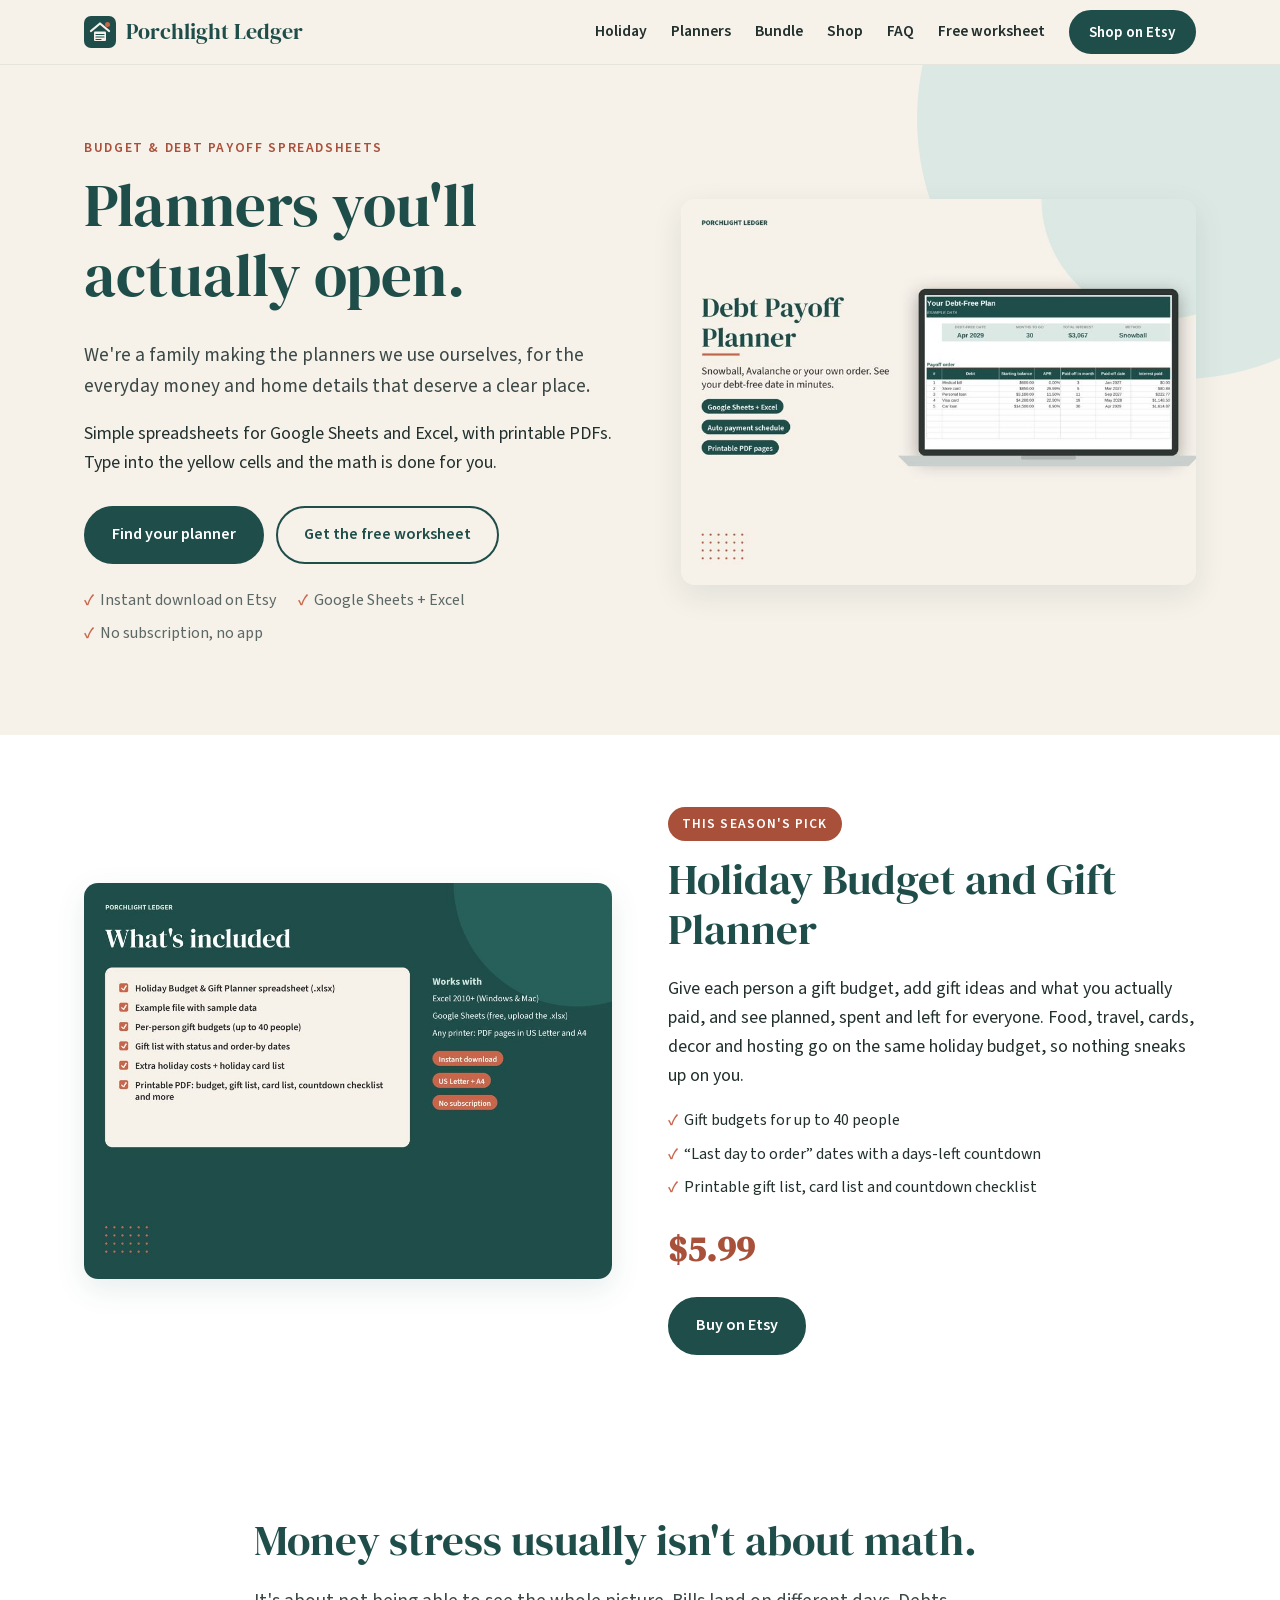
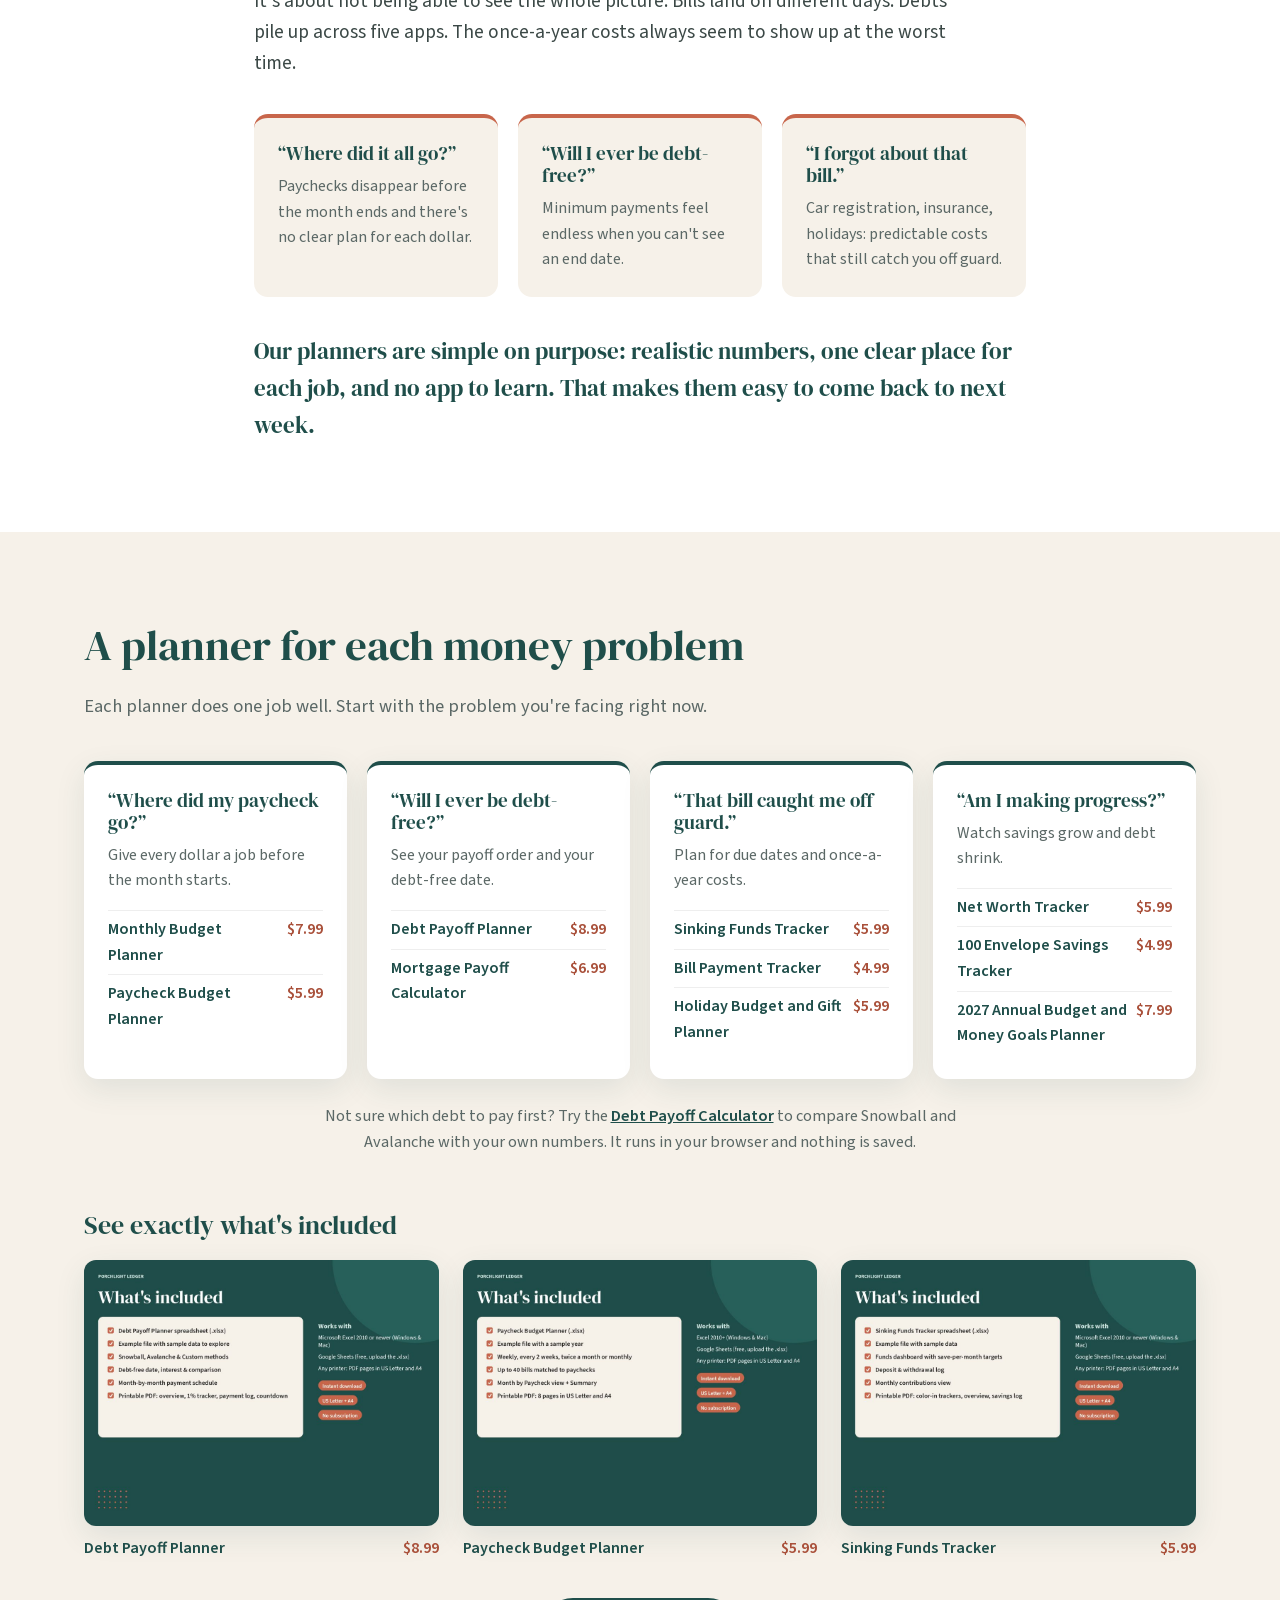
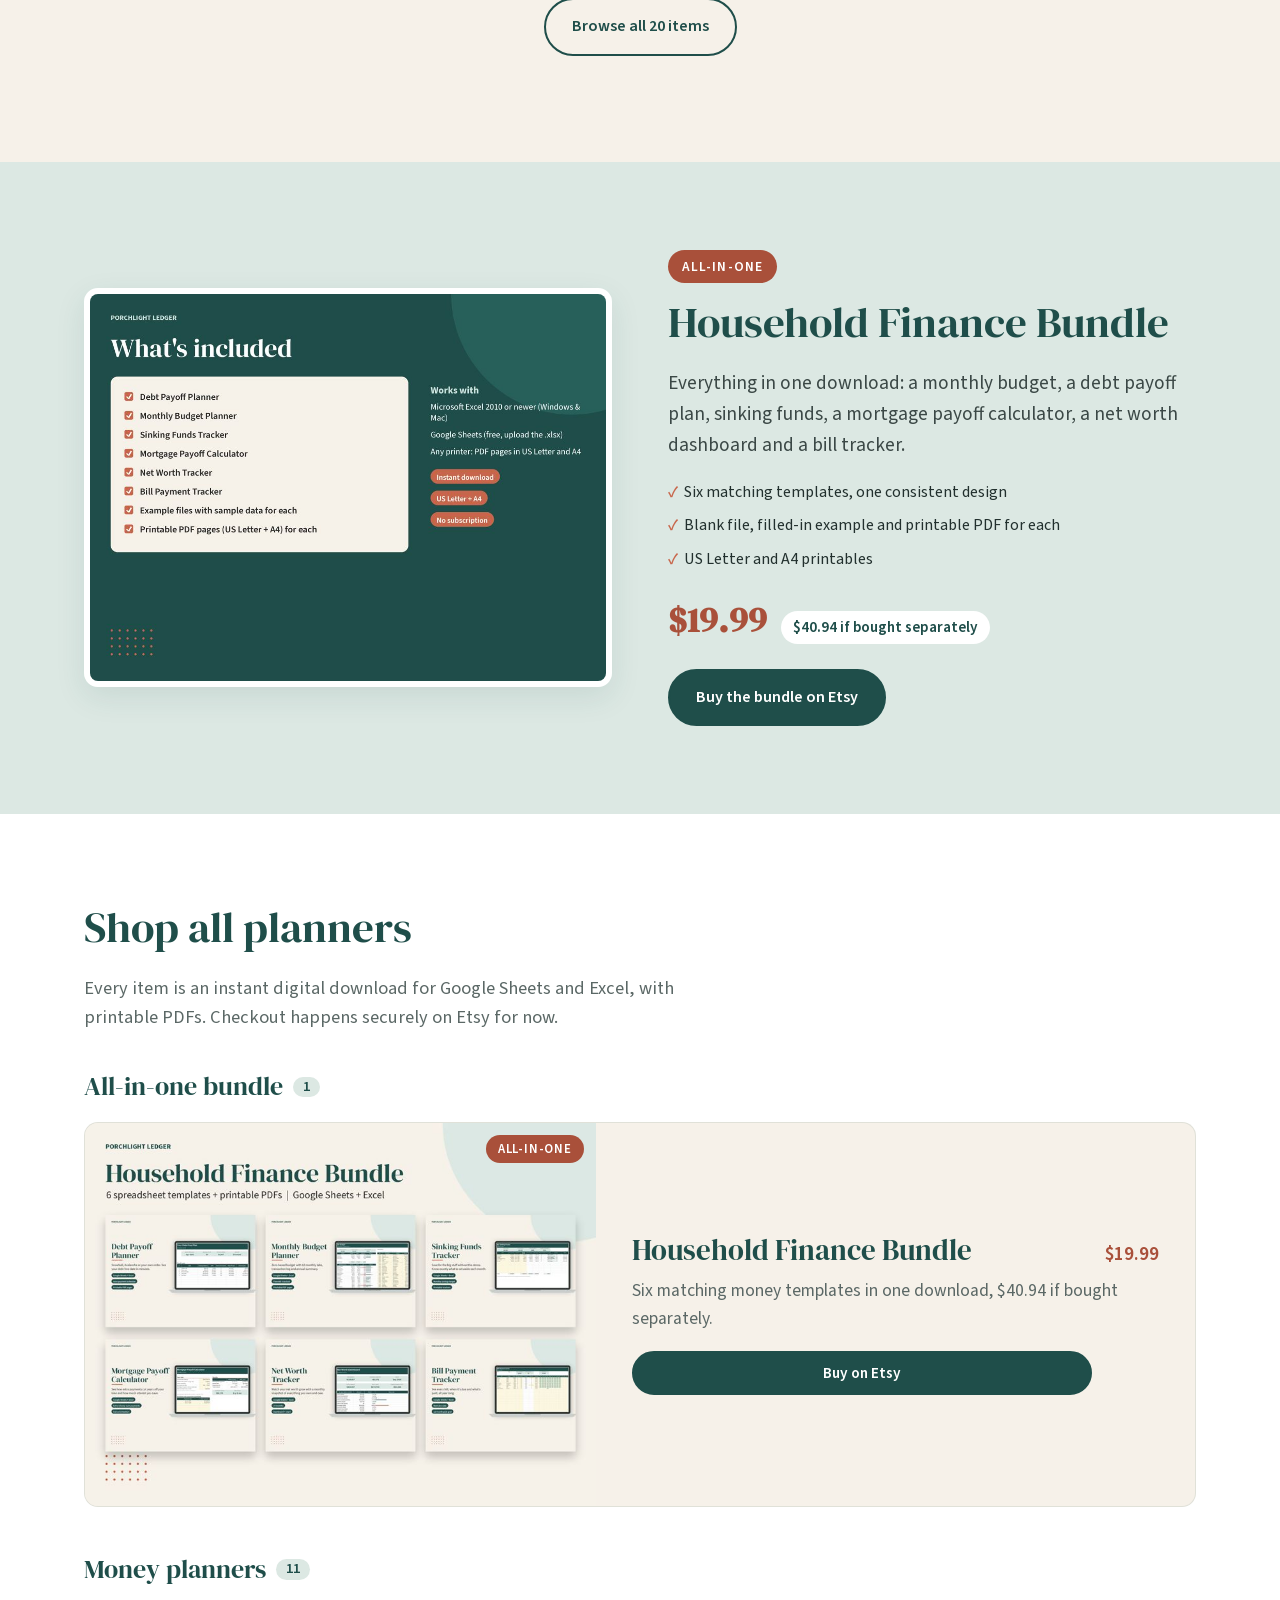
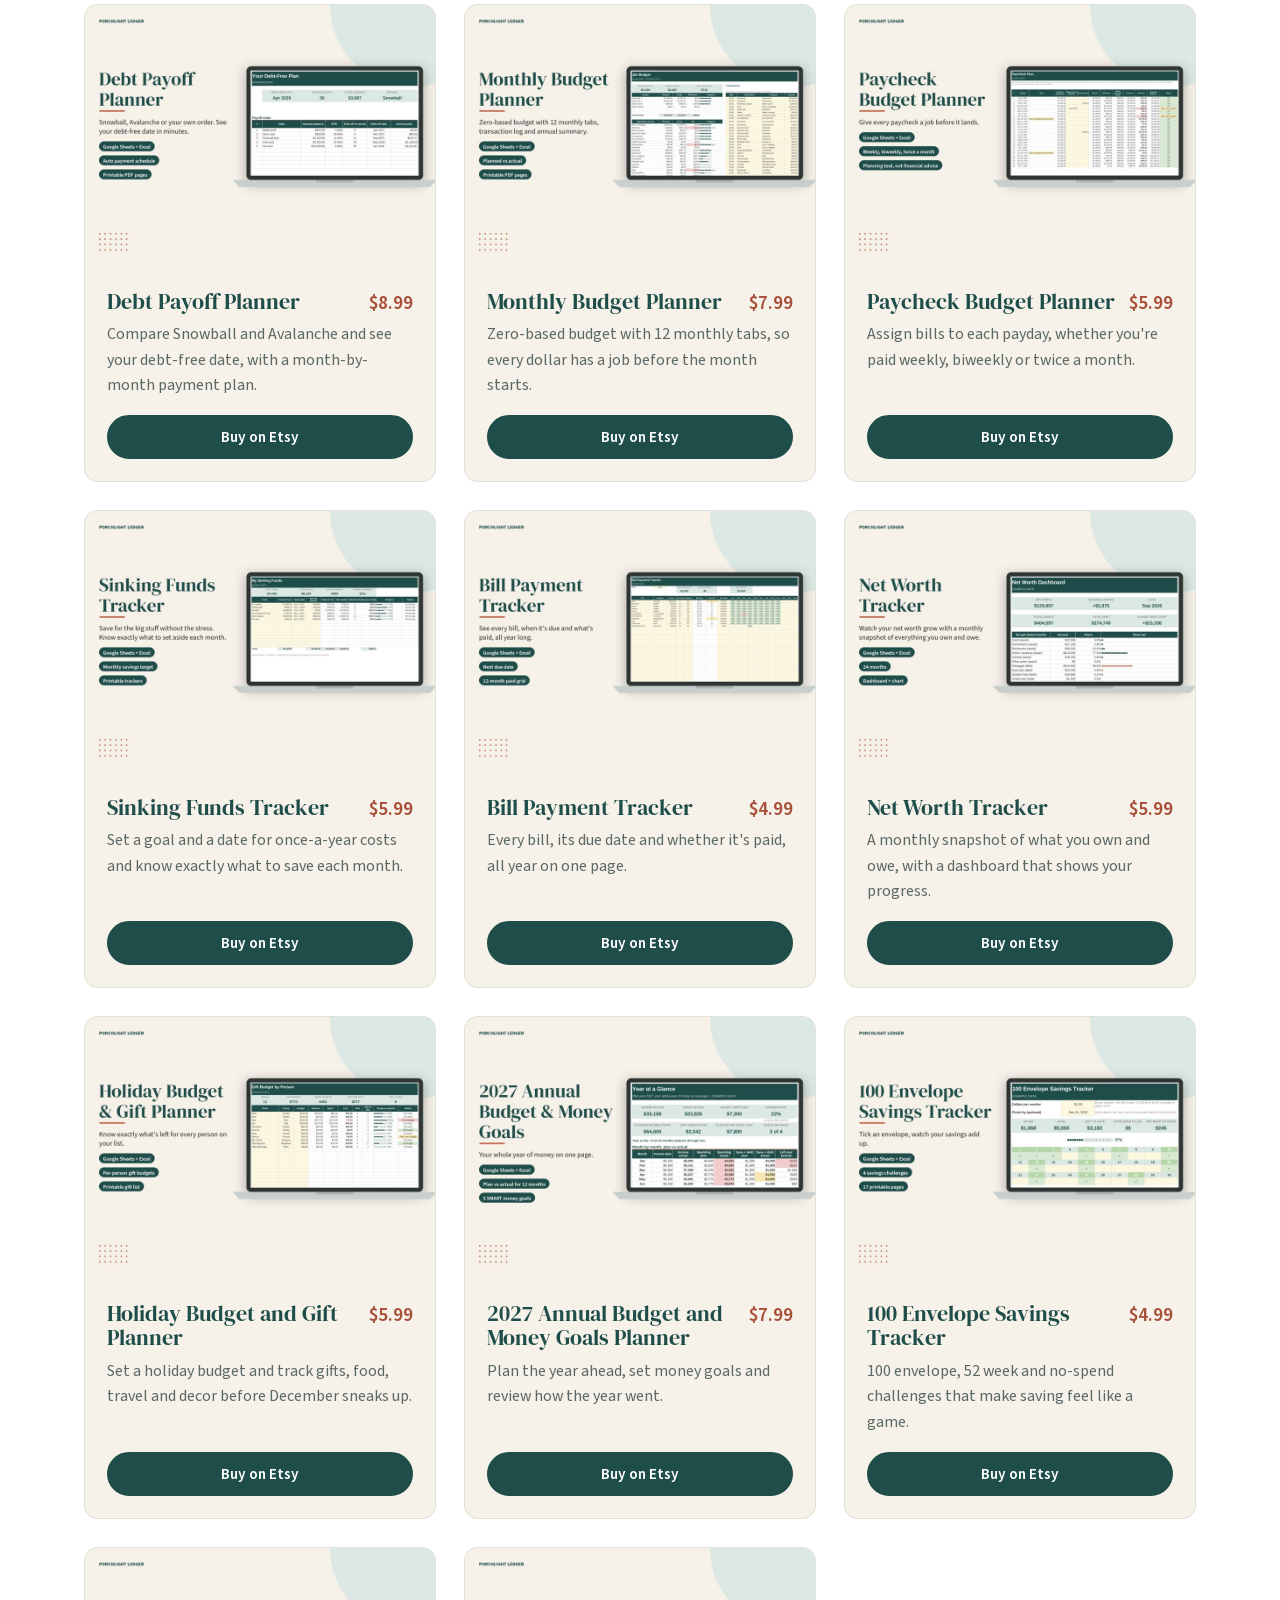
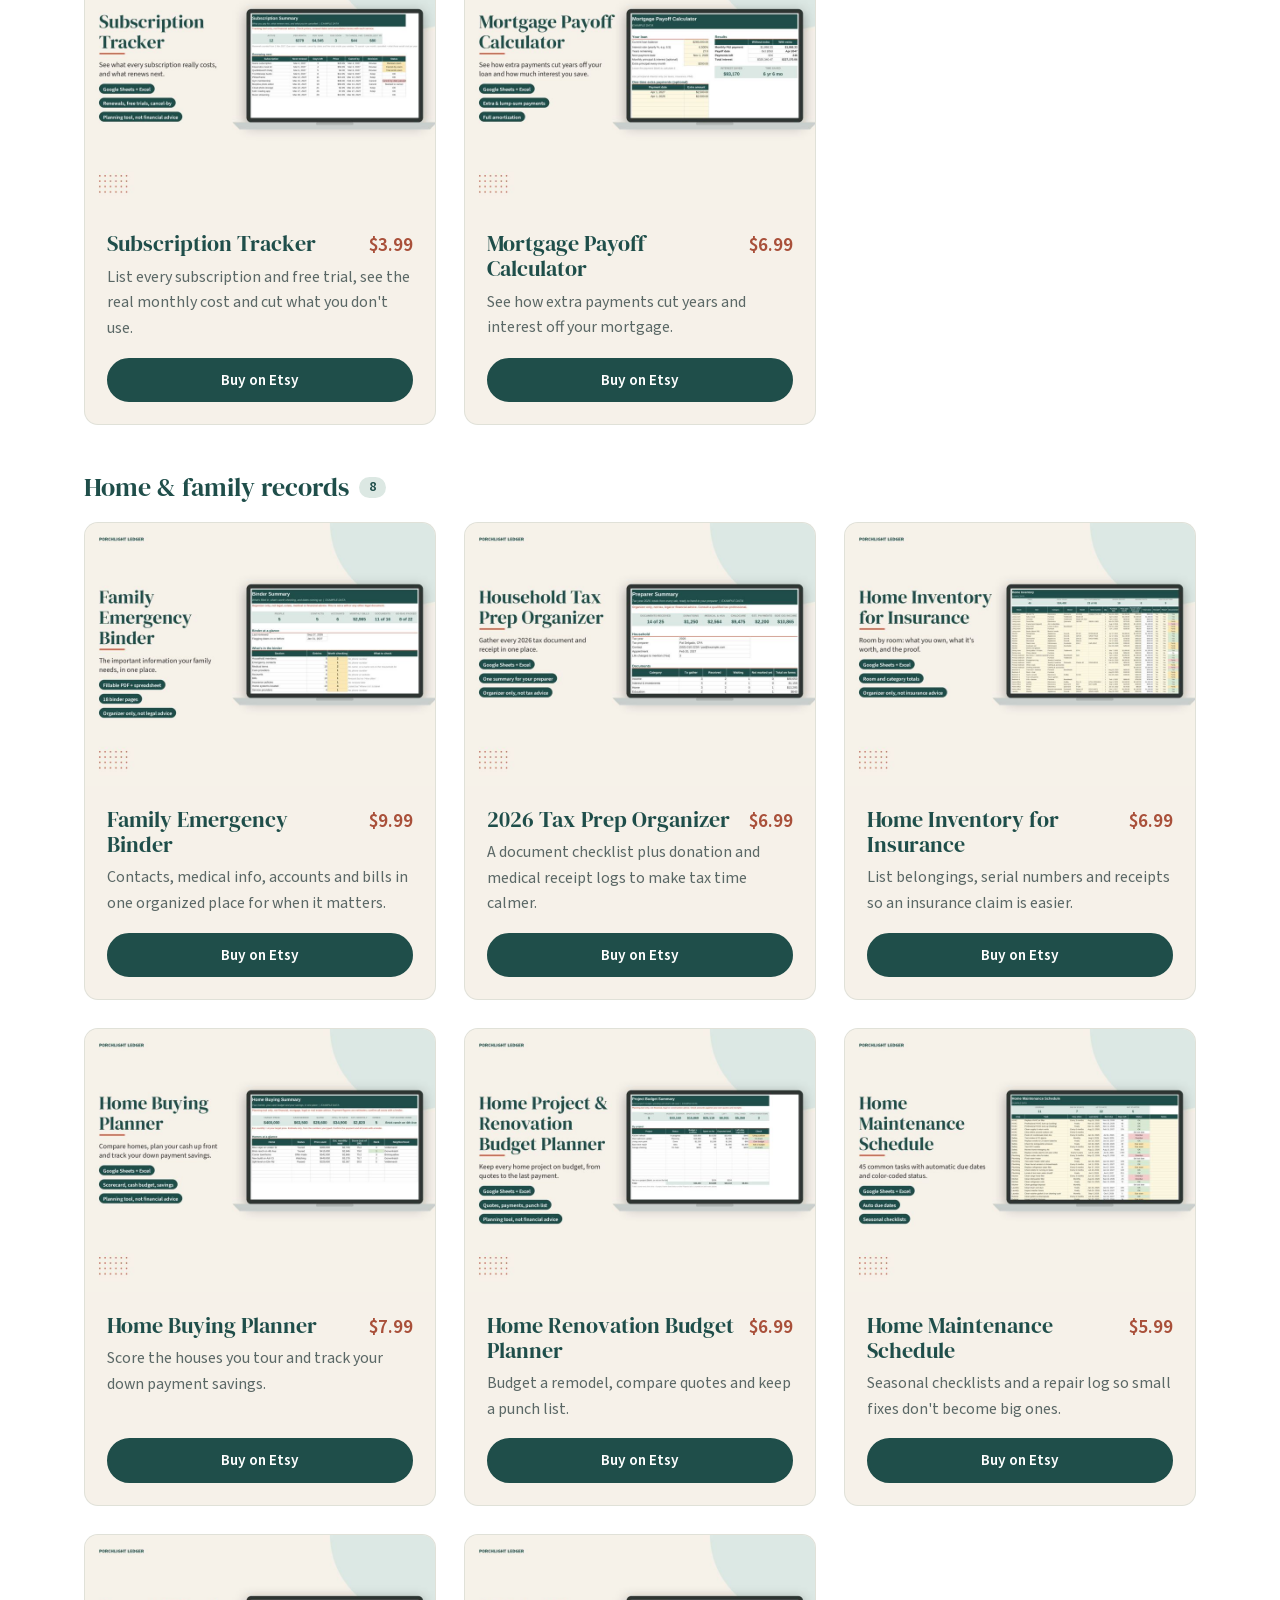
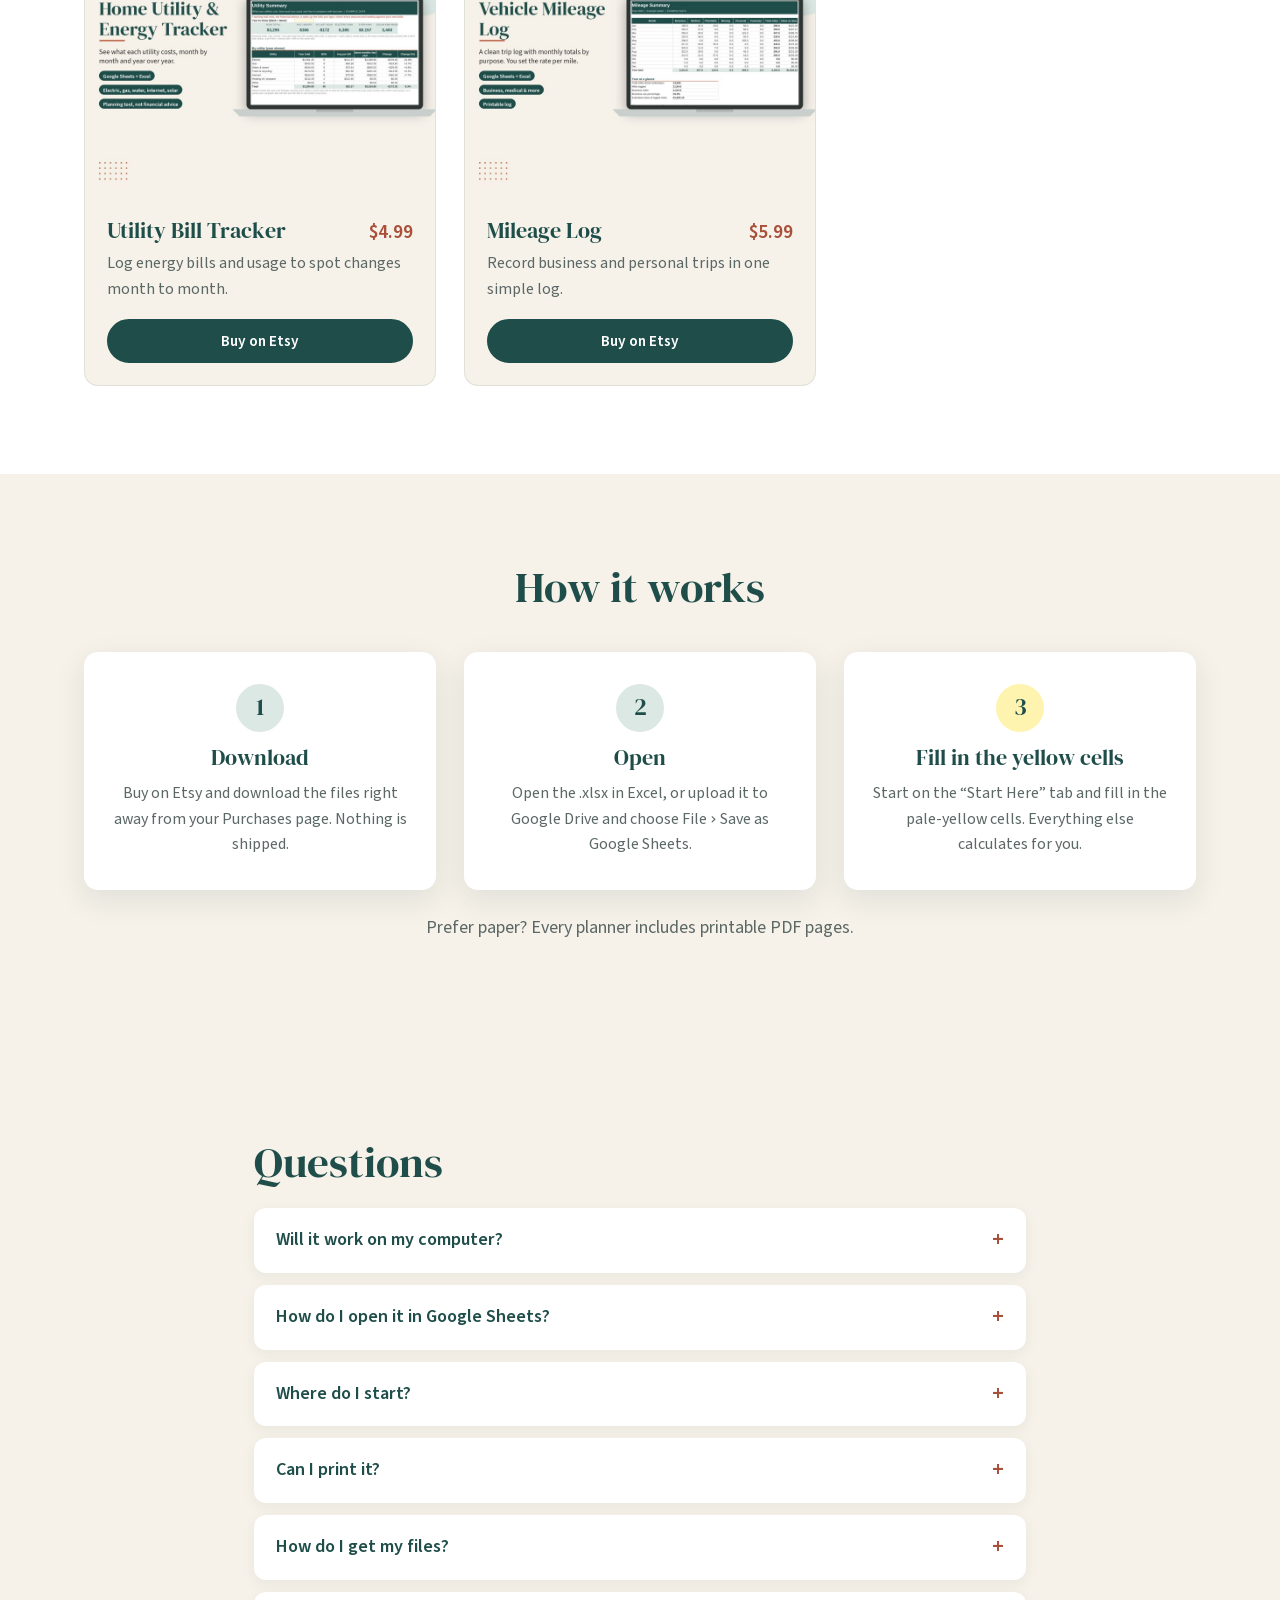
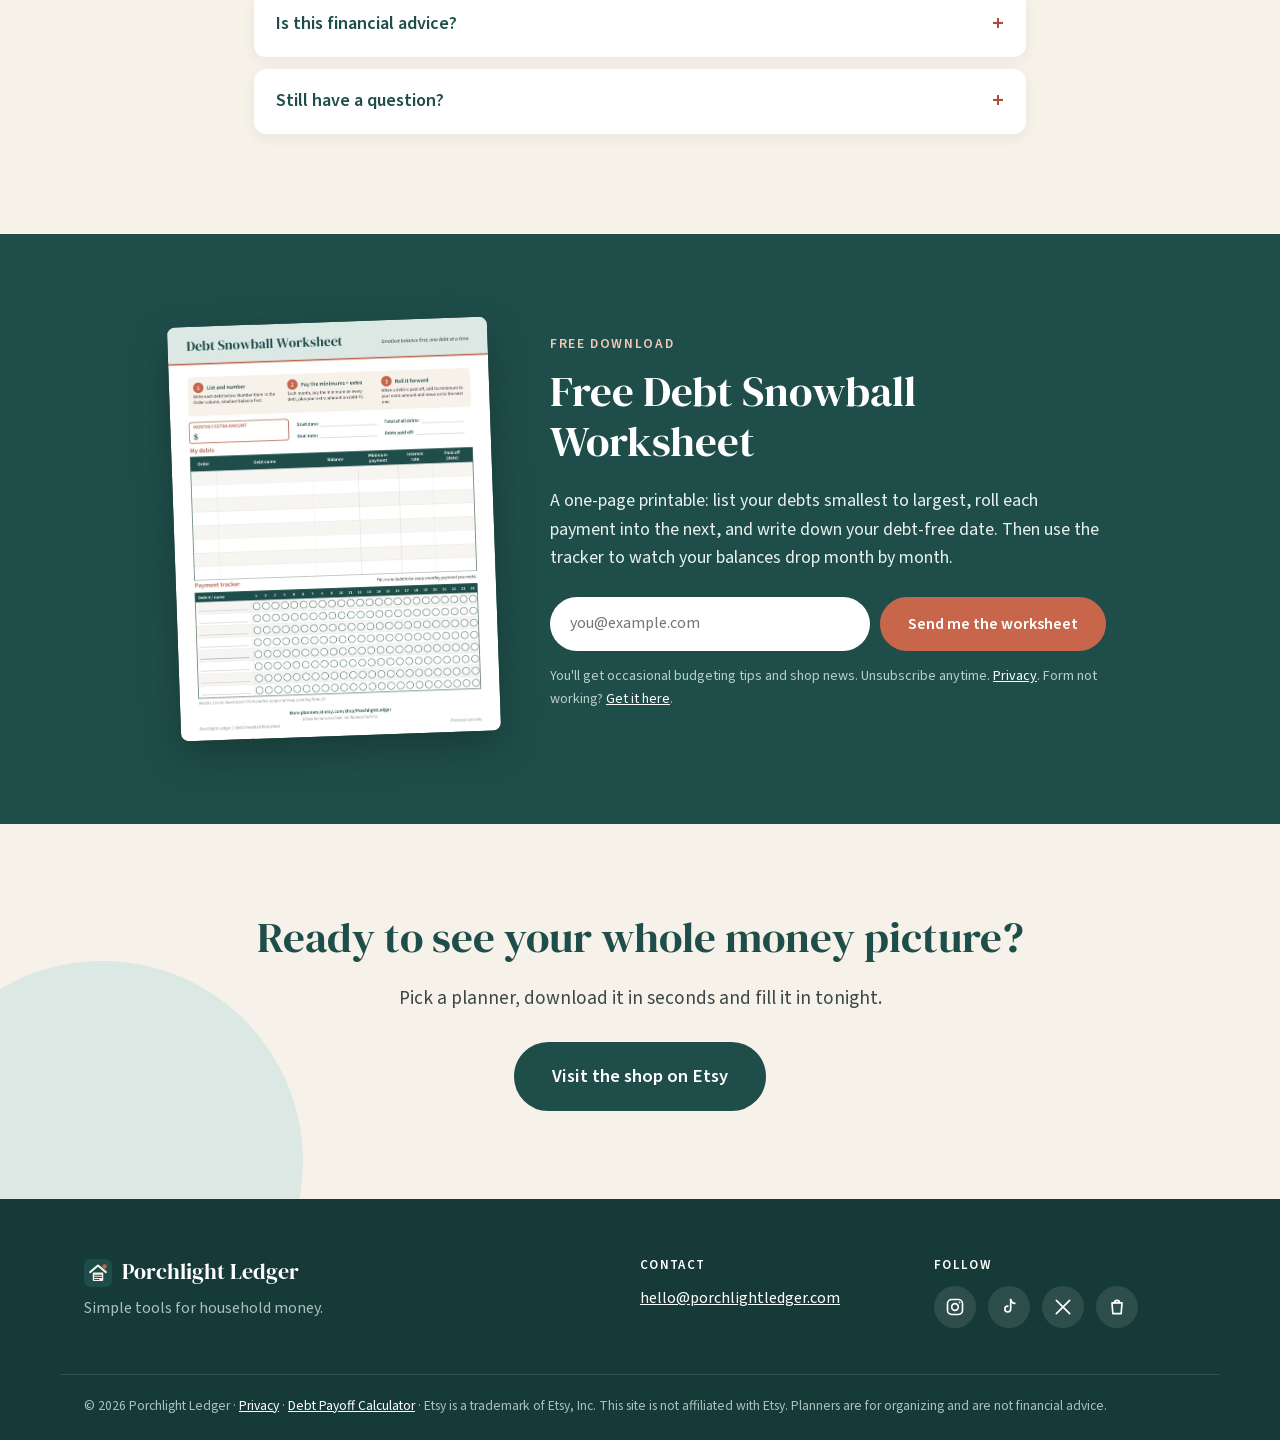
==== commit 42df82d7: "Debt Payoff Calculator live: indexable, live nav links, sitemap, home and footer links" ====
--- a/index.html
+++ b/index.html
@@ -7,6 +7,7 @@
 <meta name="description" content="Simple, good-looking budget, debt payoff and savings spreadsheets for Google Sheets and Excel, with printable PDFs. Instant download on Etsy. Get the free Debt Snowball Worksheet.">
 <link rel="canonical" href="https://porchlightledger.com/">
 <meta name="theme-color" content="#1F4E4A">
+<meta name="p:domain_verify" content="696fa57ebd6d1eda106fd5c4d9d18822"/>
 <link rel="icon" href="favicon.svg" type="image/svg+xml">
 <link rel="icon" href="favicon.ico" sizes="32x32">
 <link rel="apple-touch-icon" href="apple-touch-icon.png">
@@ -112,6 +113,7 @@
       <div class="fit"><h3>“That bill caught me off guard.”</h3><p>Plan for due dates and once-a-year costs.</p><ul><li><a href="#p-4587769437">Sinking Funds Tracker</a> <span class="price-inline">$5.99</span></li><li><a href="#p-4587772765">Bill Payment Tracker</a> <span class="price-inline">$4.99</span></li><li><a href="#p-4587778812">Holiday Budget and Gift Planner</a> <span class="price-inline">$5.99</span></li></ul></div>
       <div class="fit"><h3>“Am I making progress?”</h3><p>Watch savings grow and debt shrink.</p><ul><li><a href="#p-4587778214">Net Worth Tracker</a> <span class="price-inline">$5.99</span></li><li><a href="#p-4587773147">100 Envelope Savings Tracker</a> <span class="price-inline">$4.99</span></li><li><a href="#p-4587779330">2027 Annual Budget and Money Goals Planner</a> <span class="price-inline">$7.99</span></li></ul></div>
     </div>
+    <p class="calc-note">Not sure which debt to pay first? Try the <a href="debt-planner/">Debt Payoff Calculator</a> to compare Snowball and Avalanche with your own numbers. It runs in your browser and nothing is saved.</p>
     <h3 class="included-title">See exactly what's included</h3>
     <div class="included-grid">
       <figure><a href="#p-4587773080"><img src="img/included-debt-payoff.jpg" alt="What's included in the Debt Payoff Planner" width="1000" height="750" loading="lazy"></a><figcaption><a href="#p-4587773080">Debt Payoff Planner</a> <span class="price-inline">$8.99</span></figcaption></figure>
@@ -455,7 +457,7 @@
     </div>
   </div>
   <div class="wrap foot-bottom">
-    <p>© 2026 Porchlight Ledger · <a href="privacy.html">Privacy</a> · Etsy is a trademark of Etsy, Inc. This site is not affiliated with Etsy. Planners are for organizing and are not financial advice.</p>
+    <p>© 2026 Porchlight Ledger · <a href="privacy.html">Privacy</a> · <a href="debt-planner/">Debt Payoff Calculator</a> · Etsy is a trademark of Etsy, Inc. This site is not affiliated with Etsy. Planners are for organizing and are not financial advice.</p>
   </div>
 </footer>
 </body>
--- a/styles.css
+++ b/styles.css
@@ -184,3 +184,5 @@
 .free-img{border-radius:8px;box-shadow:0 14px 40px rgba(0,0,0,.25);transform:rotate(-2deg);background:#fff}
 .free-grid .signup{margin:24px 0 14px}
 @media (max-width:820px){.seasonal-grid,.free-grid{grid-template-columns:1fr;gap:32px}.included-grid{grid-template-columns:1fr}.free-img{max-width:260px;margin:0 auto}.free-grid{text-align:center}}
+.calc-note{text-align:center;color:var(--muted);font-size:1.02rem;margin:-8px auto 0;max-width:640px}
+.calc-note a{font-weight:600}
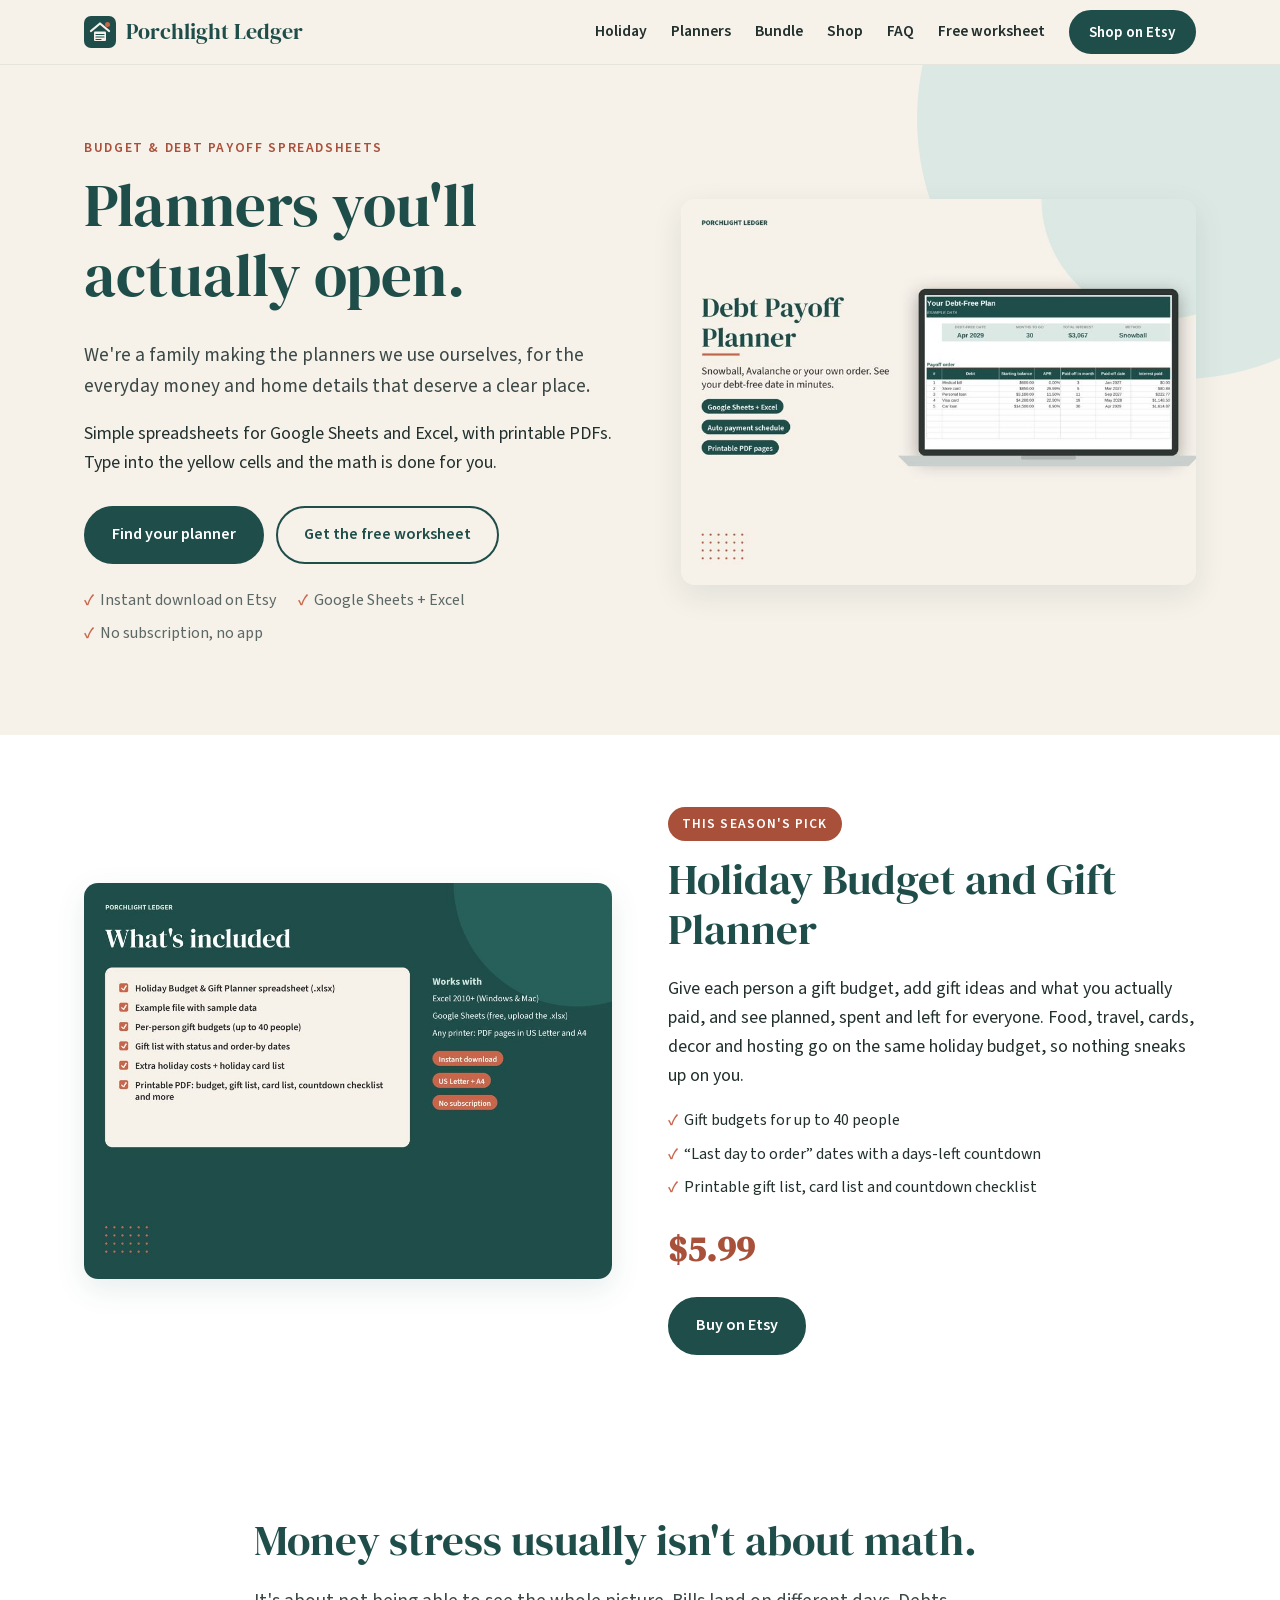
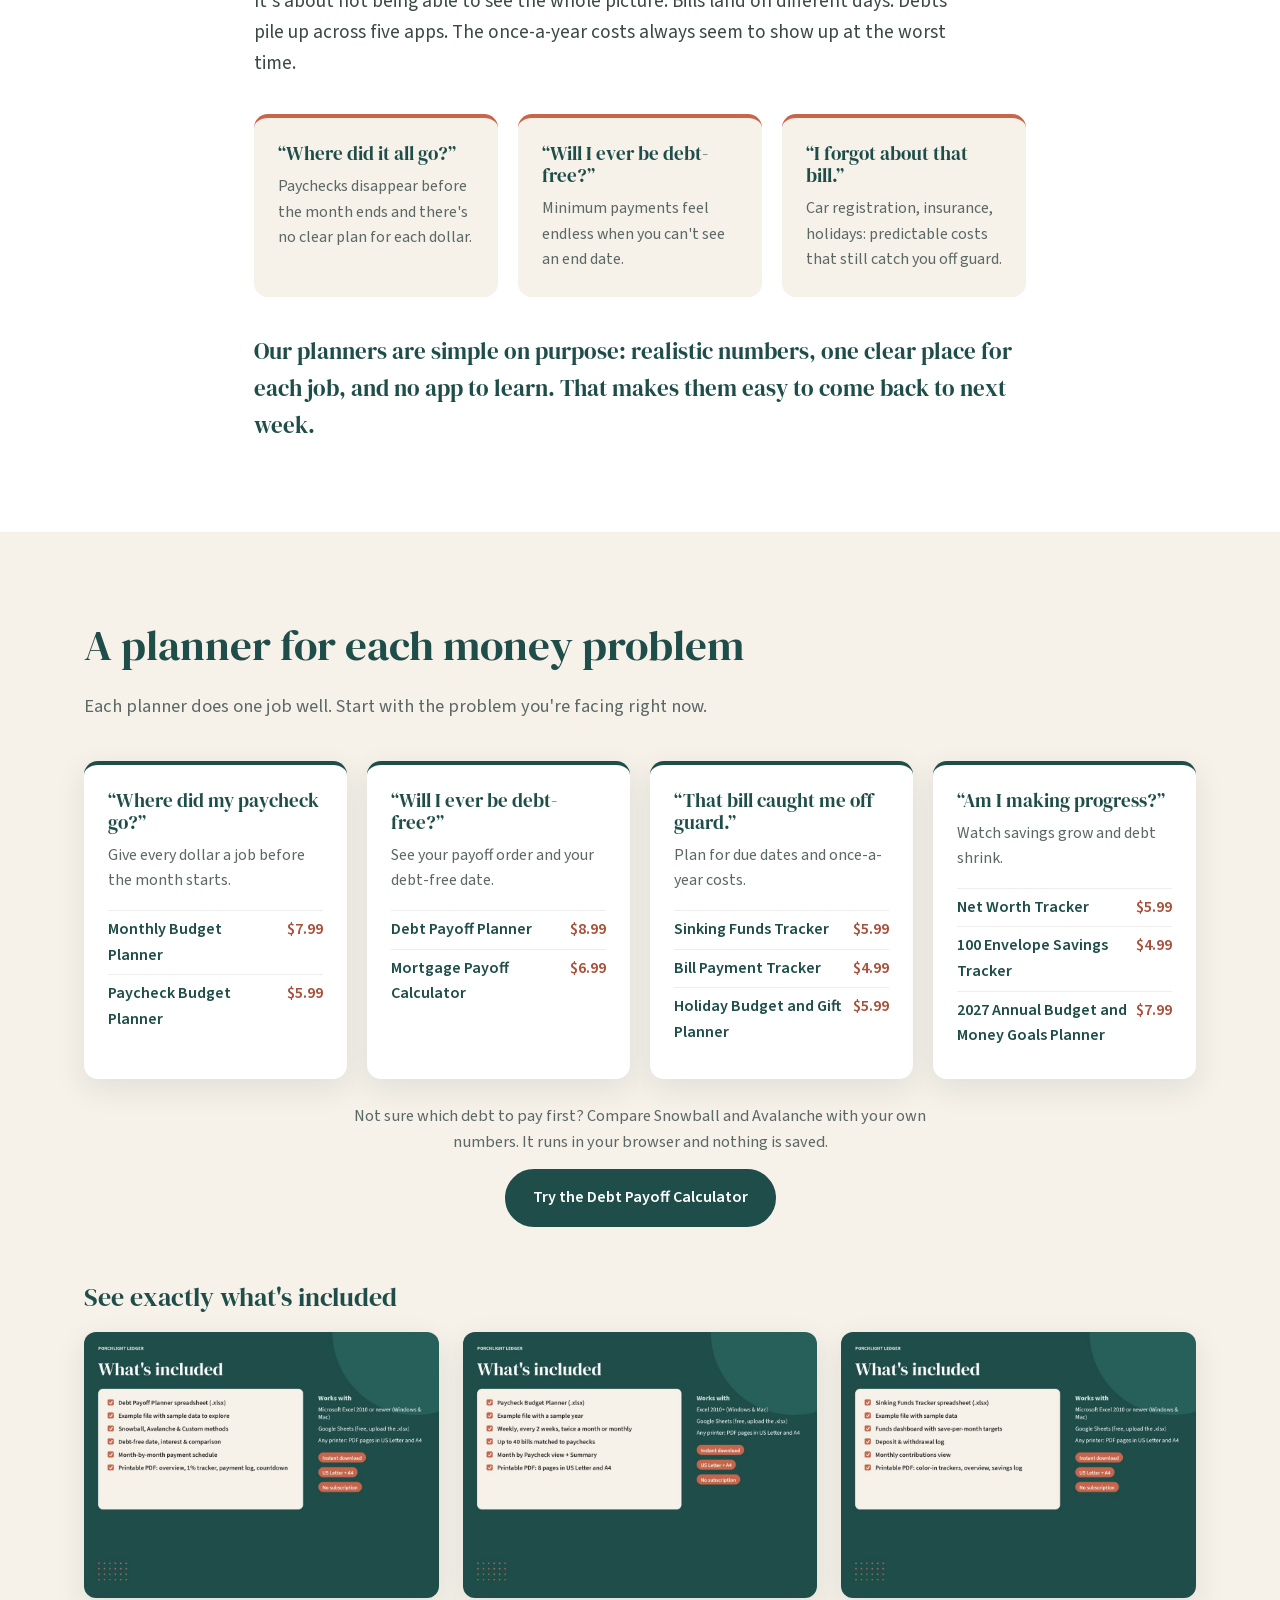
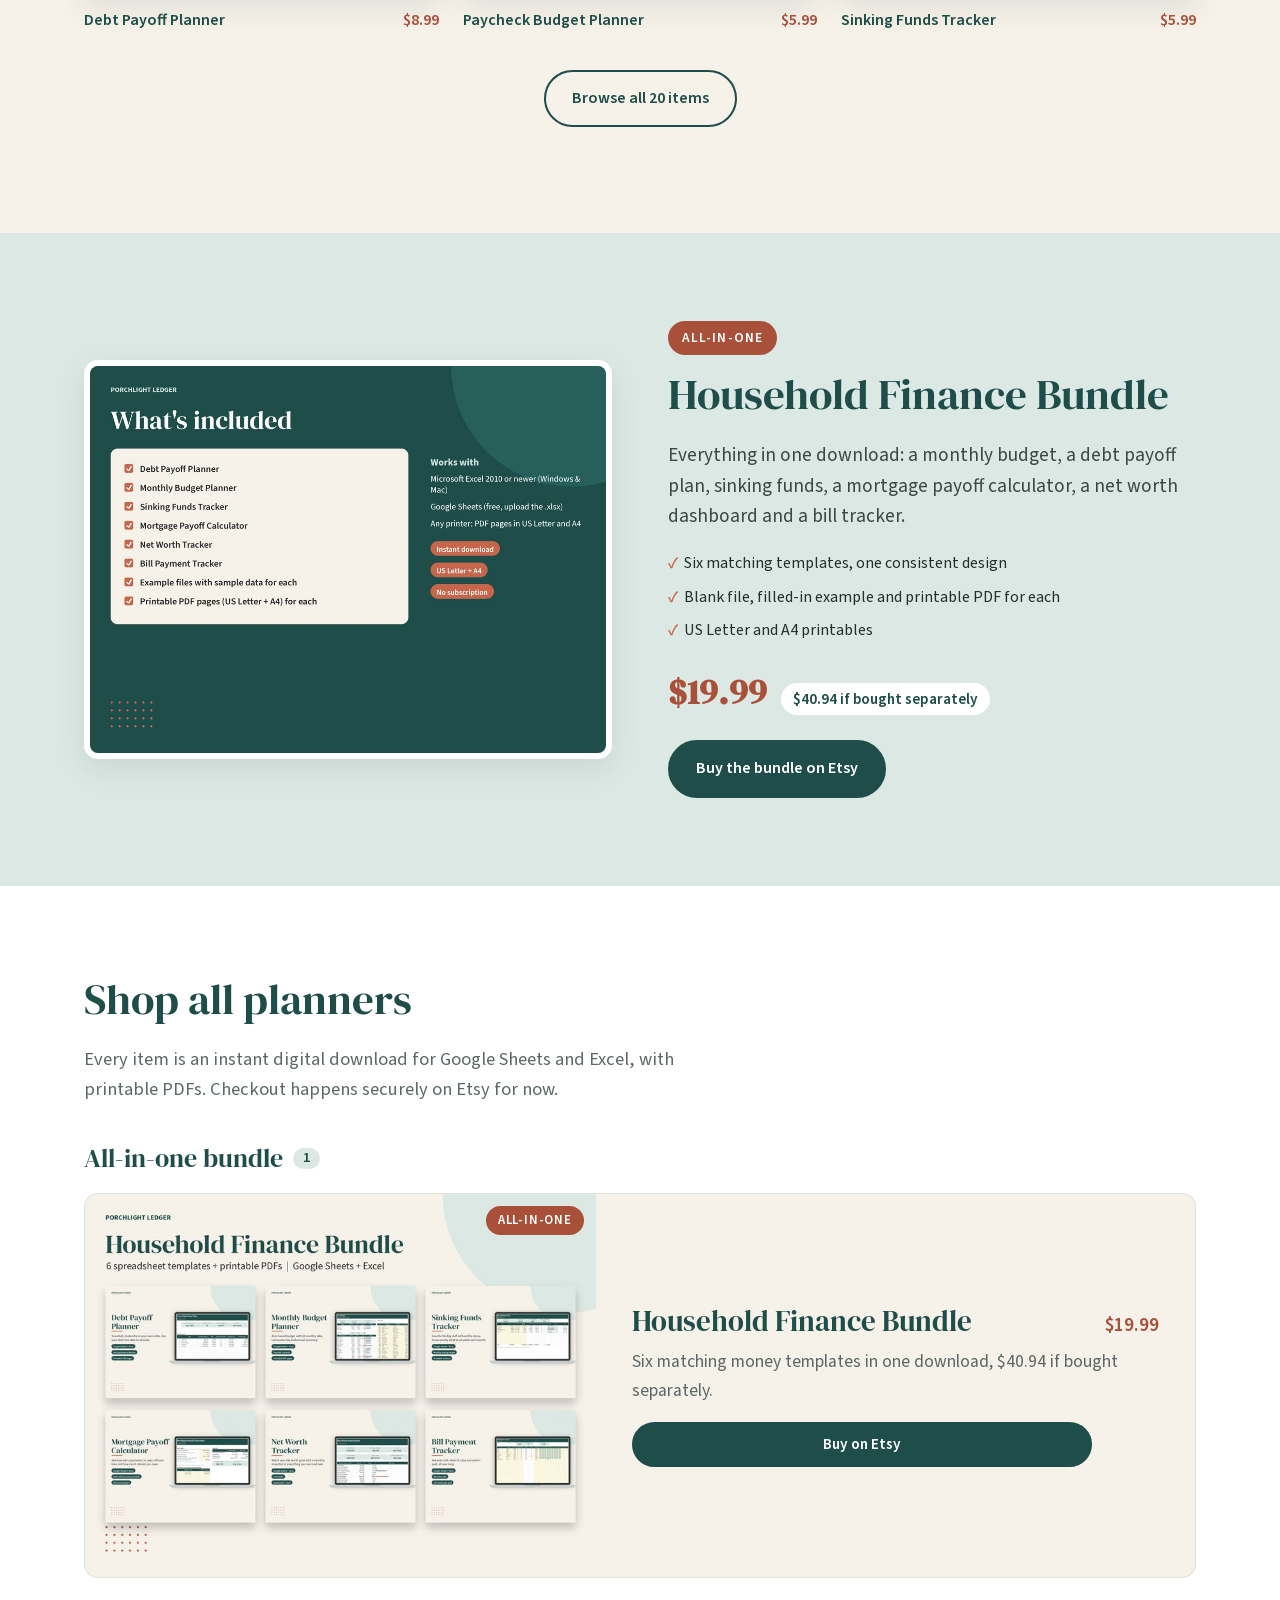
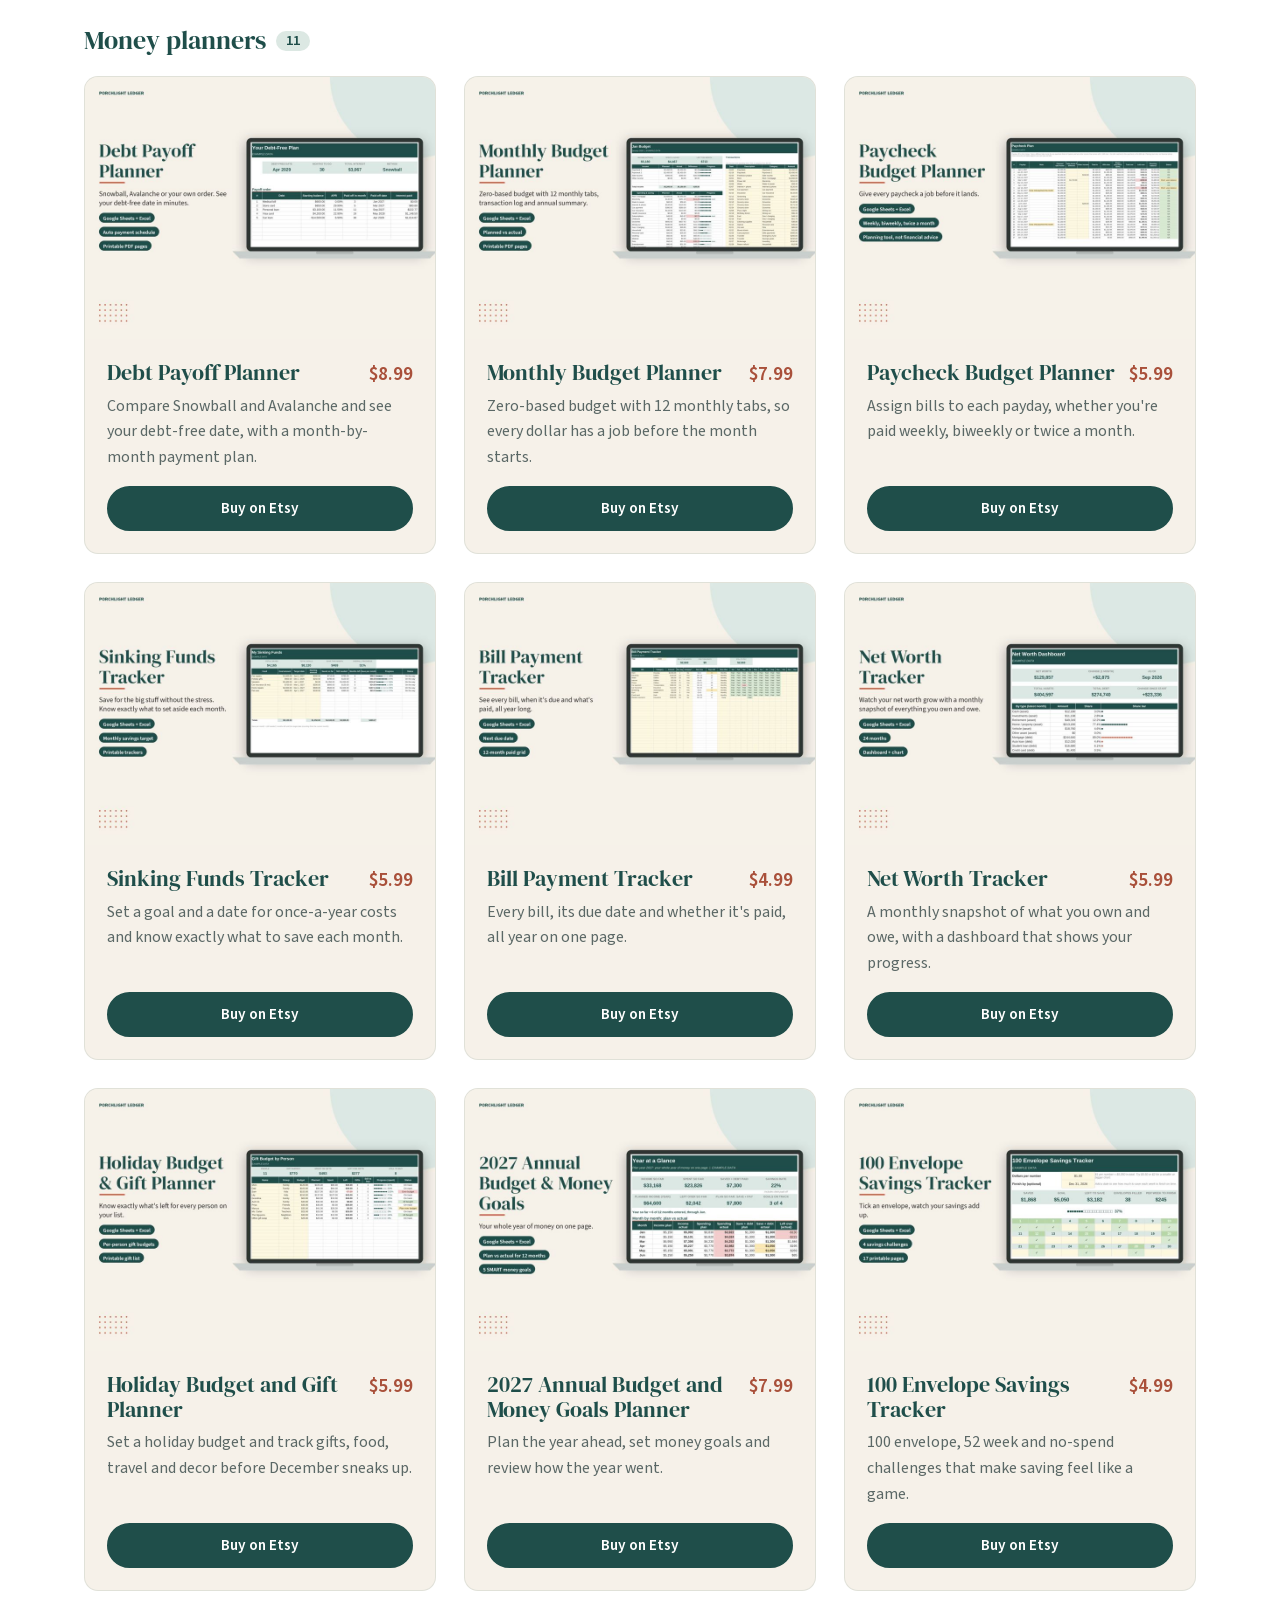
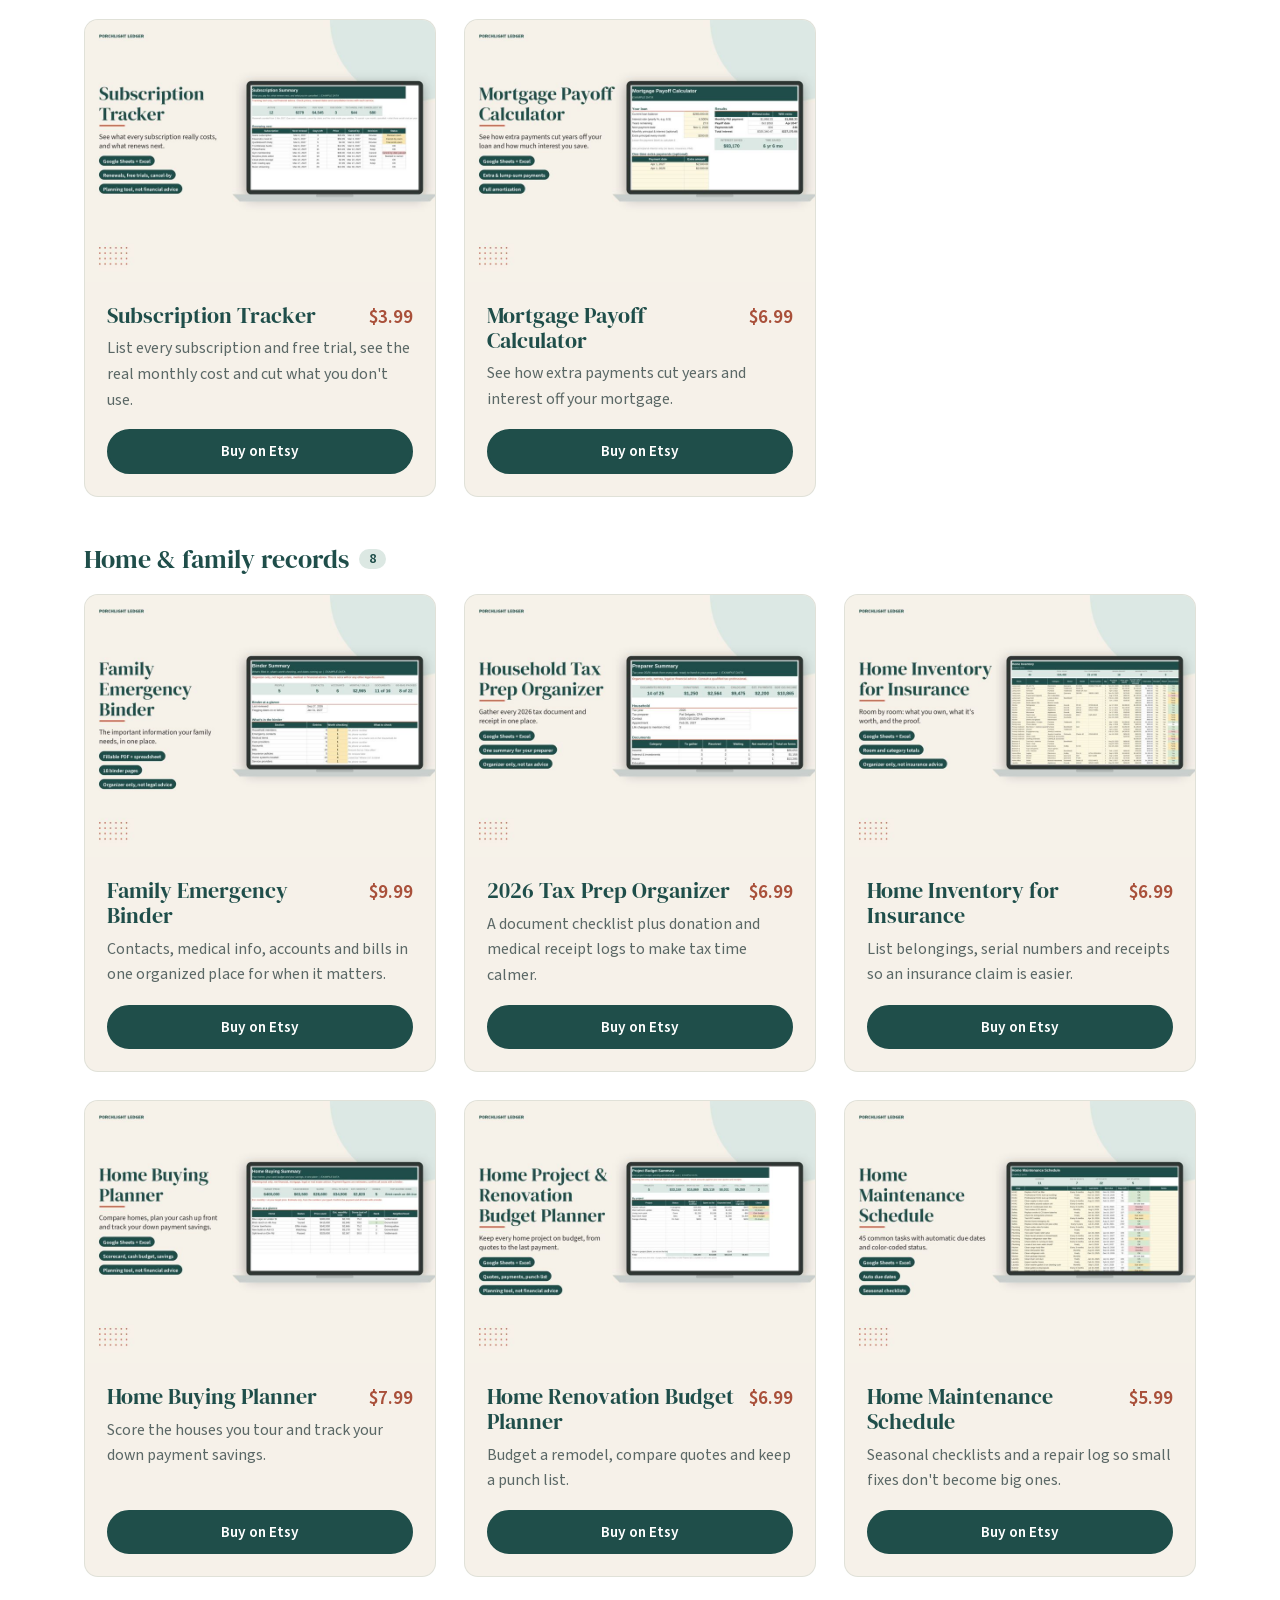
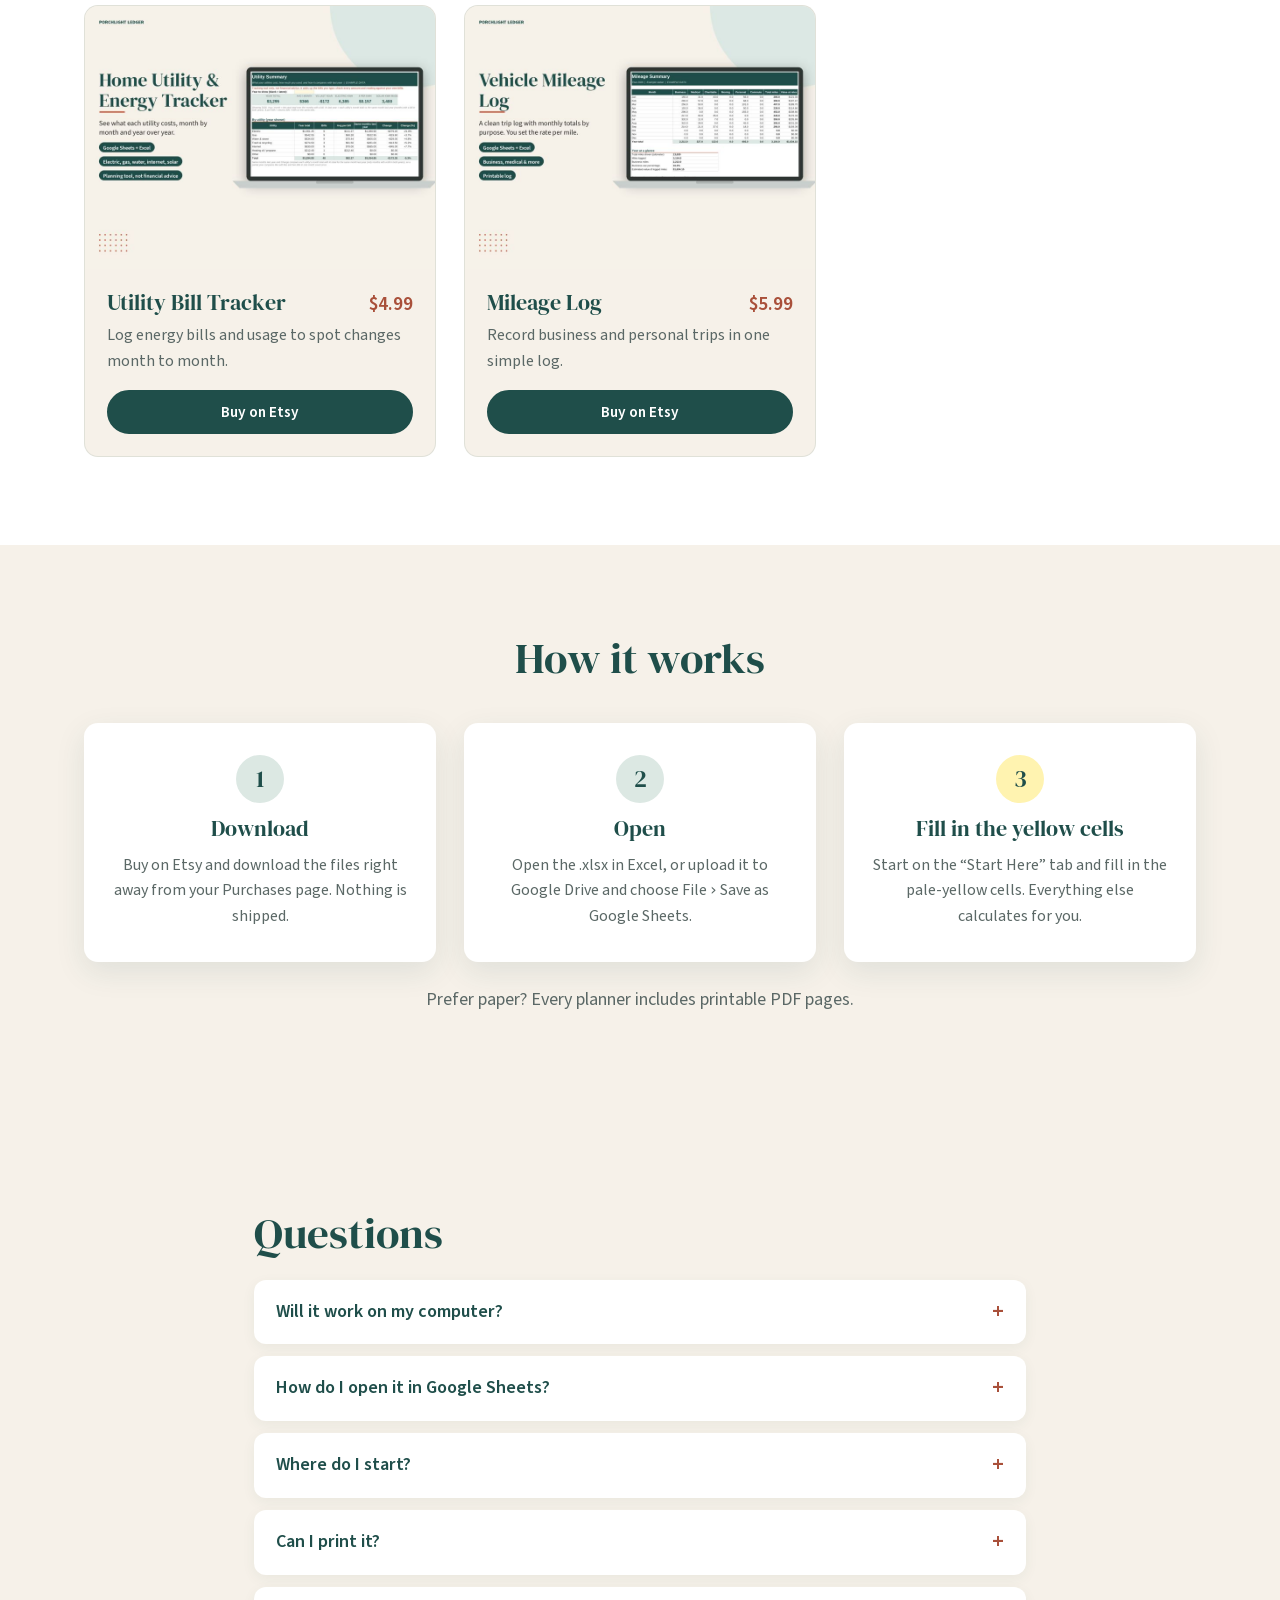
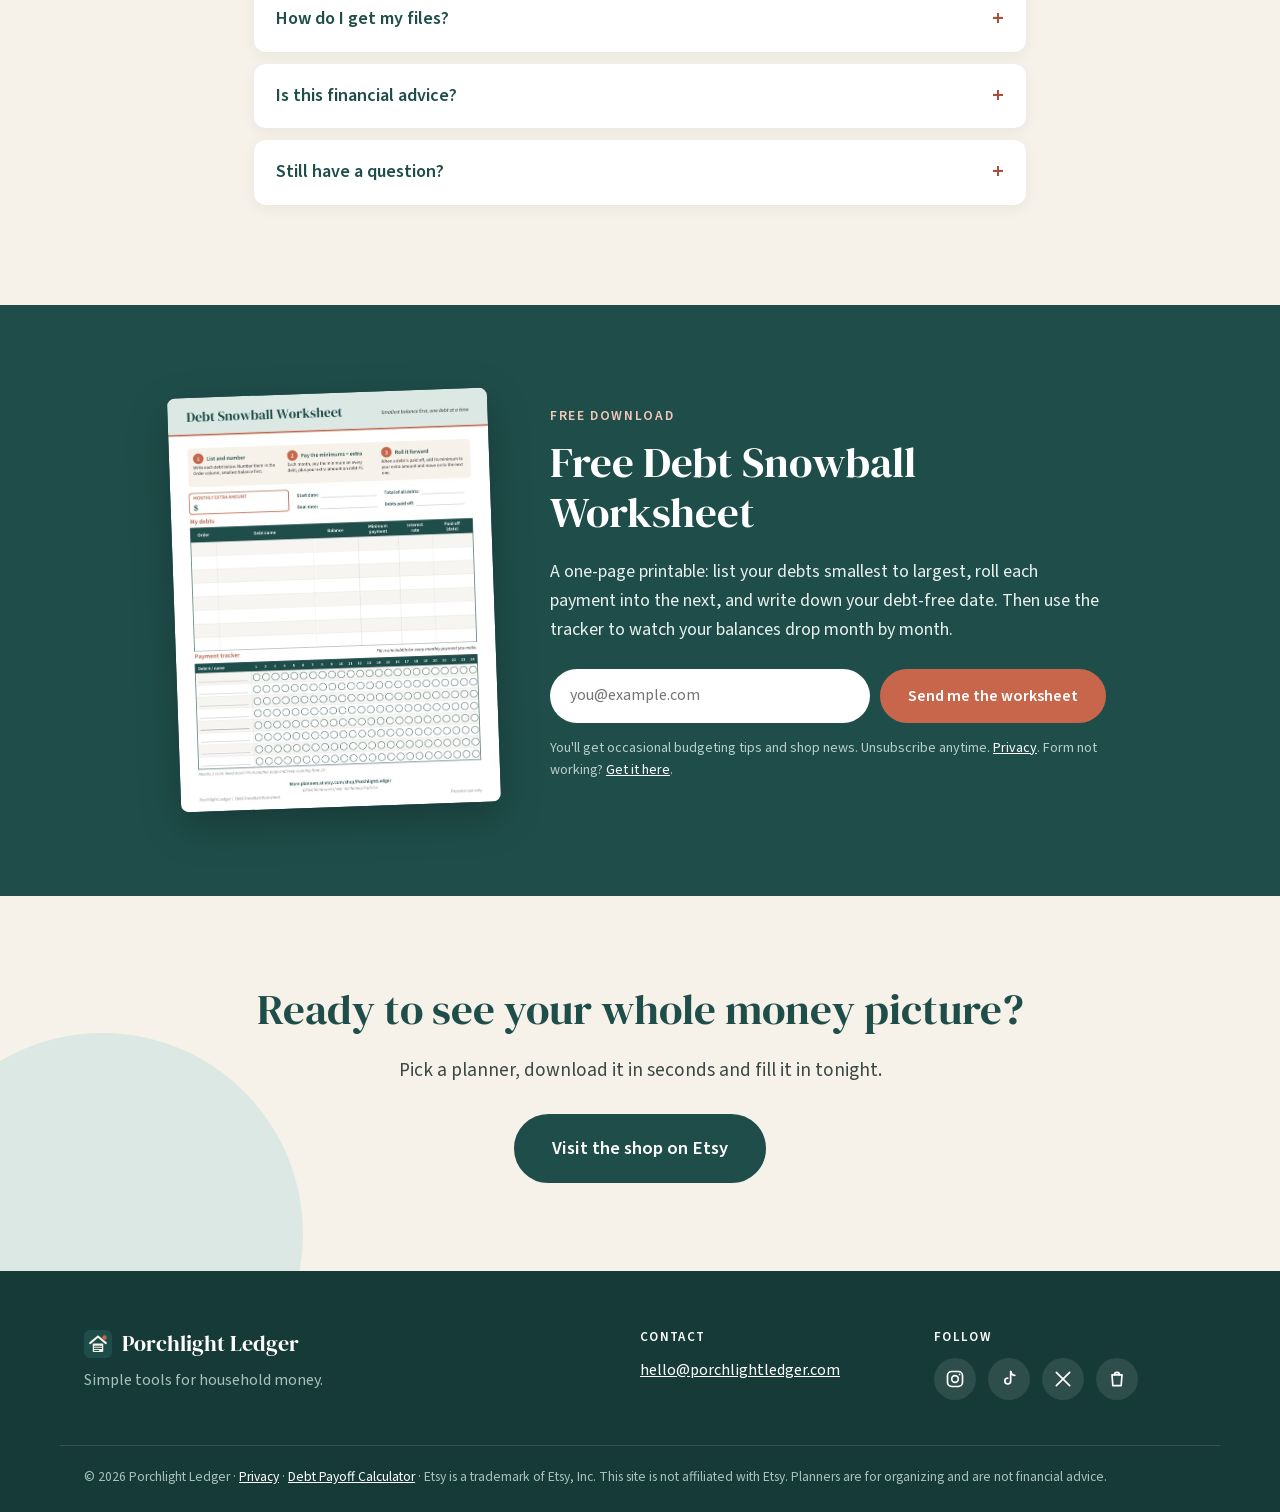
==== commit 9ab6d1f0: "Make mid-page calculator link a button" ====
--- a/index.html
+++ b/index.html
@@ -113,7 +113,10 @@
       <div class="fit"><h3>“That bill caught me off guard.”</h3><p>Plan for due dates and once-a-year costs.</p><ul><li><a href="#p-4587769437">Sinking Funds Tracker</a> <span class="price-inline">$5.99</span></li><li><a href="#p-4587772765">Bill Payment Tracker</a> <span class="price-inline">$4.99</span></li><li><a href="#p-4587778812">Holiday Budget and Gift Planner</a> <span class="price-inline">$5.99</span></li></ul></div>
       <div class="fit"><h3>“Am I making progress?”</h3><p>Watch savings grow and debt shrink.</p><ul><li><a href="#p-4587778214">Net Worth Tracker</a> <span class="price-inline">$5.99</span></li><li><a href="#p-4587773147">100 Envelope Savings Tracker</a> <span class="price-inline">$4.99</span></li><li><a href="#p-4587779330">2027 Annual Budget and Money Goals Planner</a> <span class="price-inline">$7.99</span></li></ul></div>
     </div>
-    <p class="calc-note">Not sure which debt to pay first? Try the <a href="debt-planner/">Debt Payoff Calculator</a> to compare Snowball and Avalanche with your own numbers. It runs in your browser and nothing is saved.</p>
+    <div class="calc-note">
+      <p>Not sure which debt to pay first? Compare Snowball and Avalanche with your own numbers. It runs in your browser and nothing is saved.</p>
+      <a class="btn" href="debt-planner/">Try the Debt Payoff Calculator</a>
+    </div>
     <h3 class="included-title">See exactly what's included</h3>
     <div class="included-grid">
       <figure><a href="#p-4587773080"><img src="img/included-debt-payoff.jpg" alt="What's included in the Debt Payoff Planner" width="1000" height="750" loading="lazy"></a><figcaption><a href="#p-4587773080">Debt Payoff Planner</a> <span class="price-inline">$8.99</span></figcaption></figure>
--- a/styles.css
+++ b/styles.css
@@ -185,4 +185,4 @@
 .free-grid .signup{margin:24px 0 14px}
 @media (max-width:820px){.seasonal-grid,.free-grid{grid-template-columns:1fr;gap:32px}.included-grid{grid-template-columns:1fr}.free-img{max-width:260px;margin:0 auto}.free-grid{text-align:center}}
 .calc-note{text-align:center;color:var(--muted);font-size:1.02rem;margin:-8px auto 0;max-width:640px}
-.calc-note a{font-weight:600}
+.calc-note p{margin:0 0 14px}
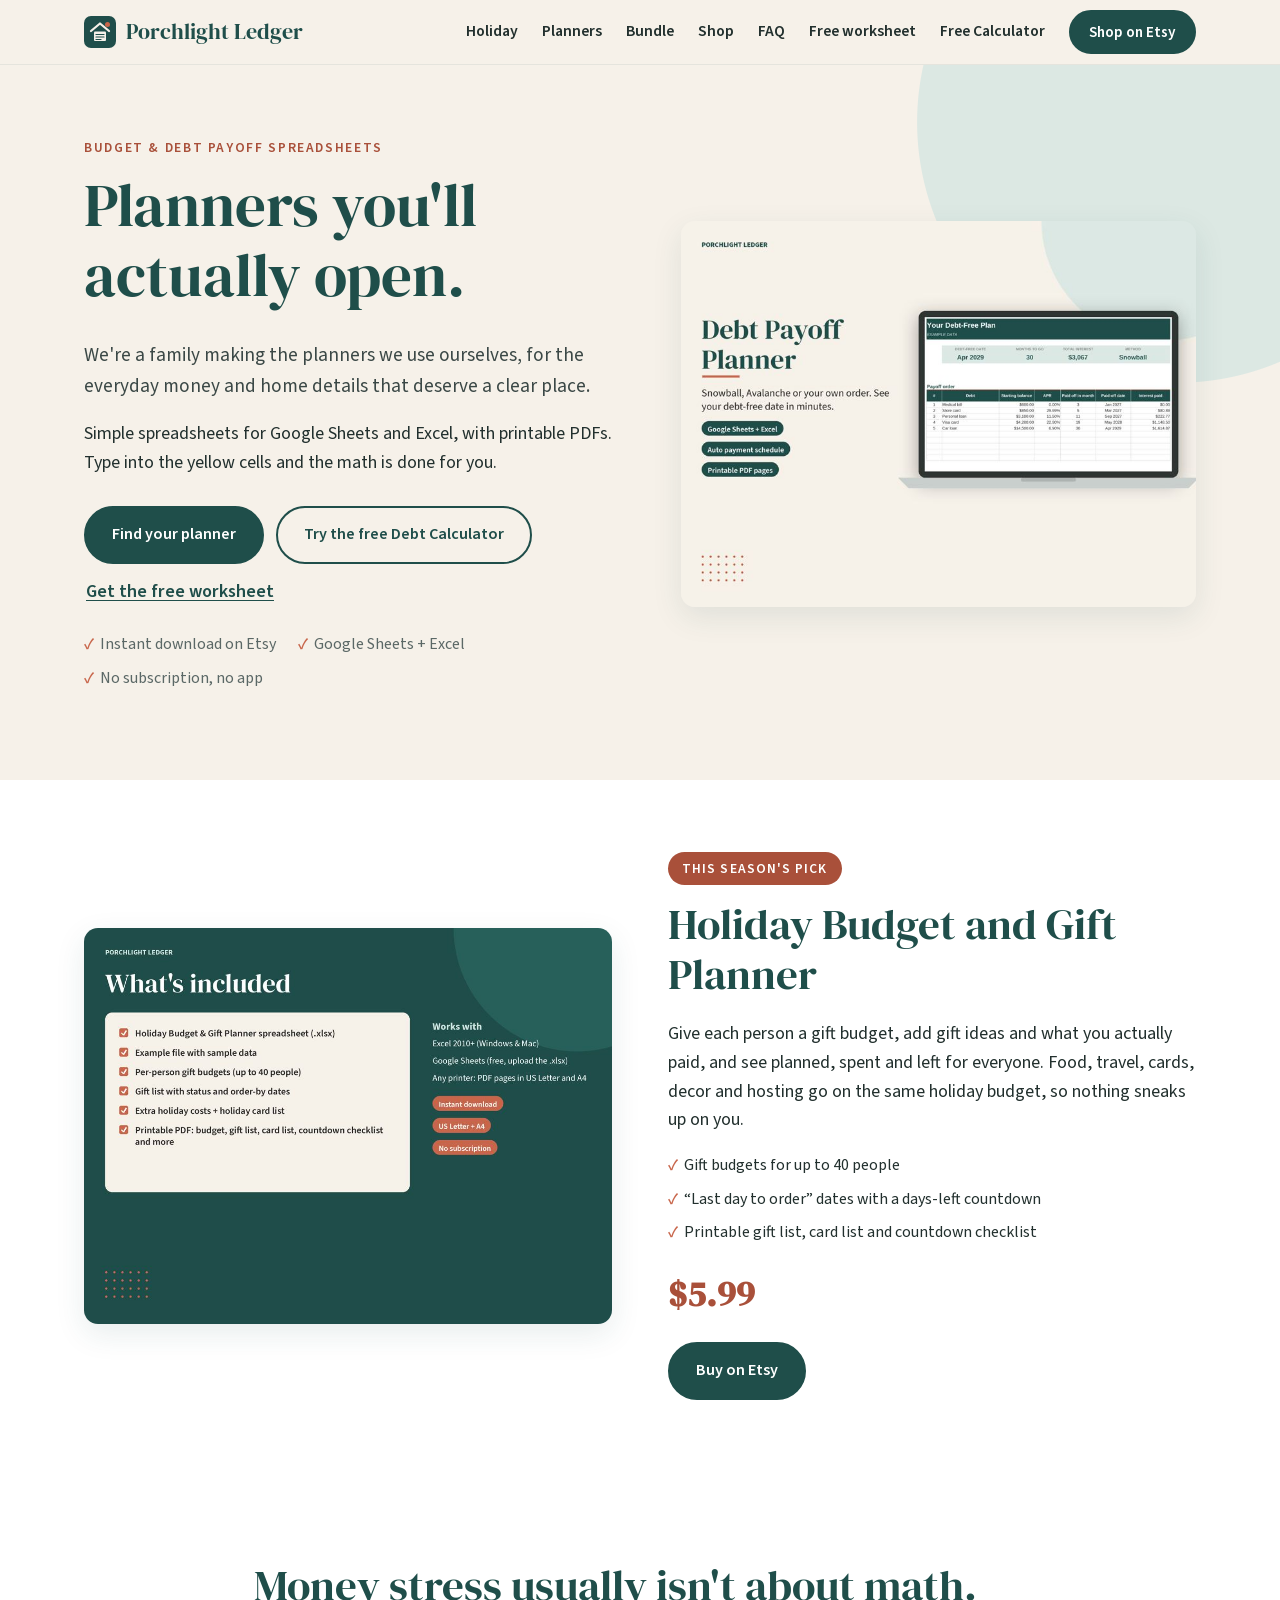
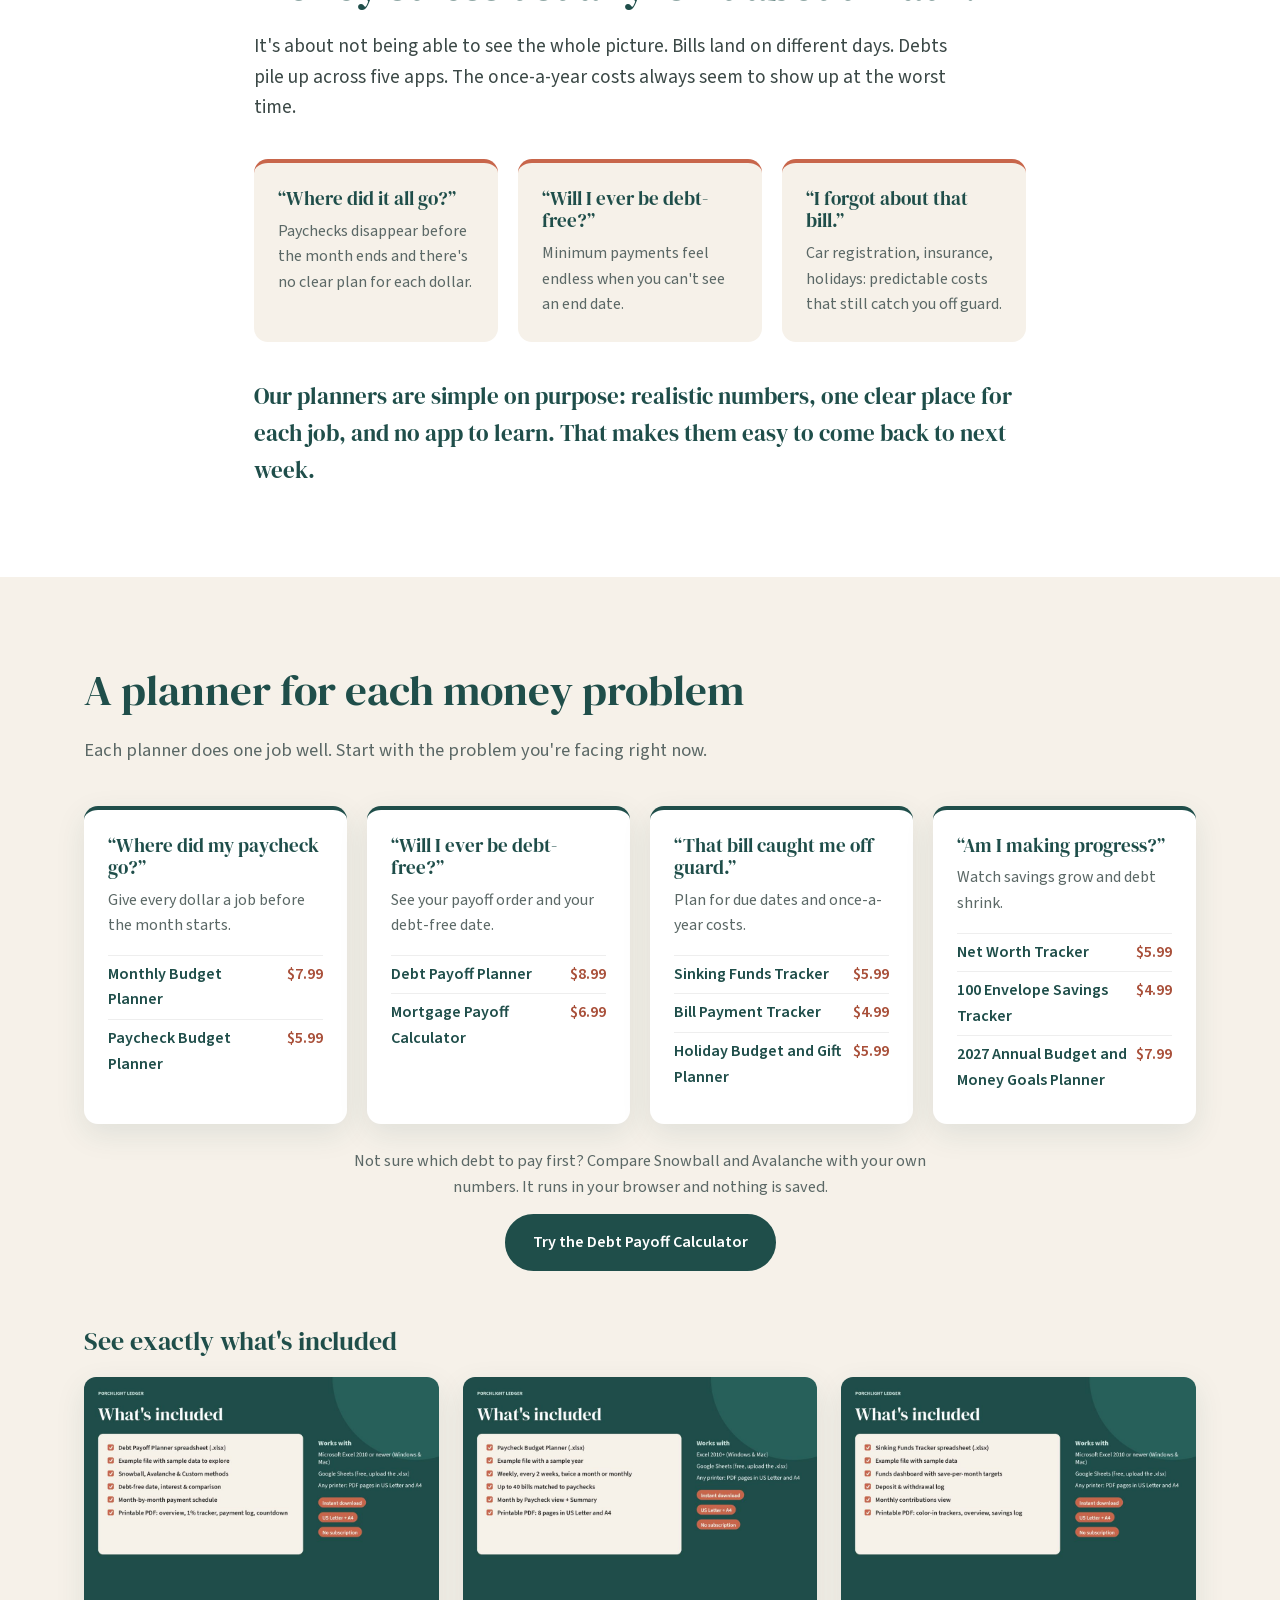
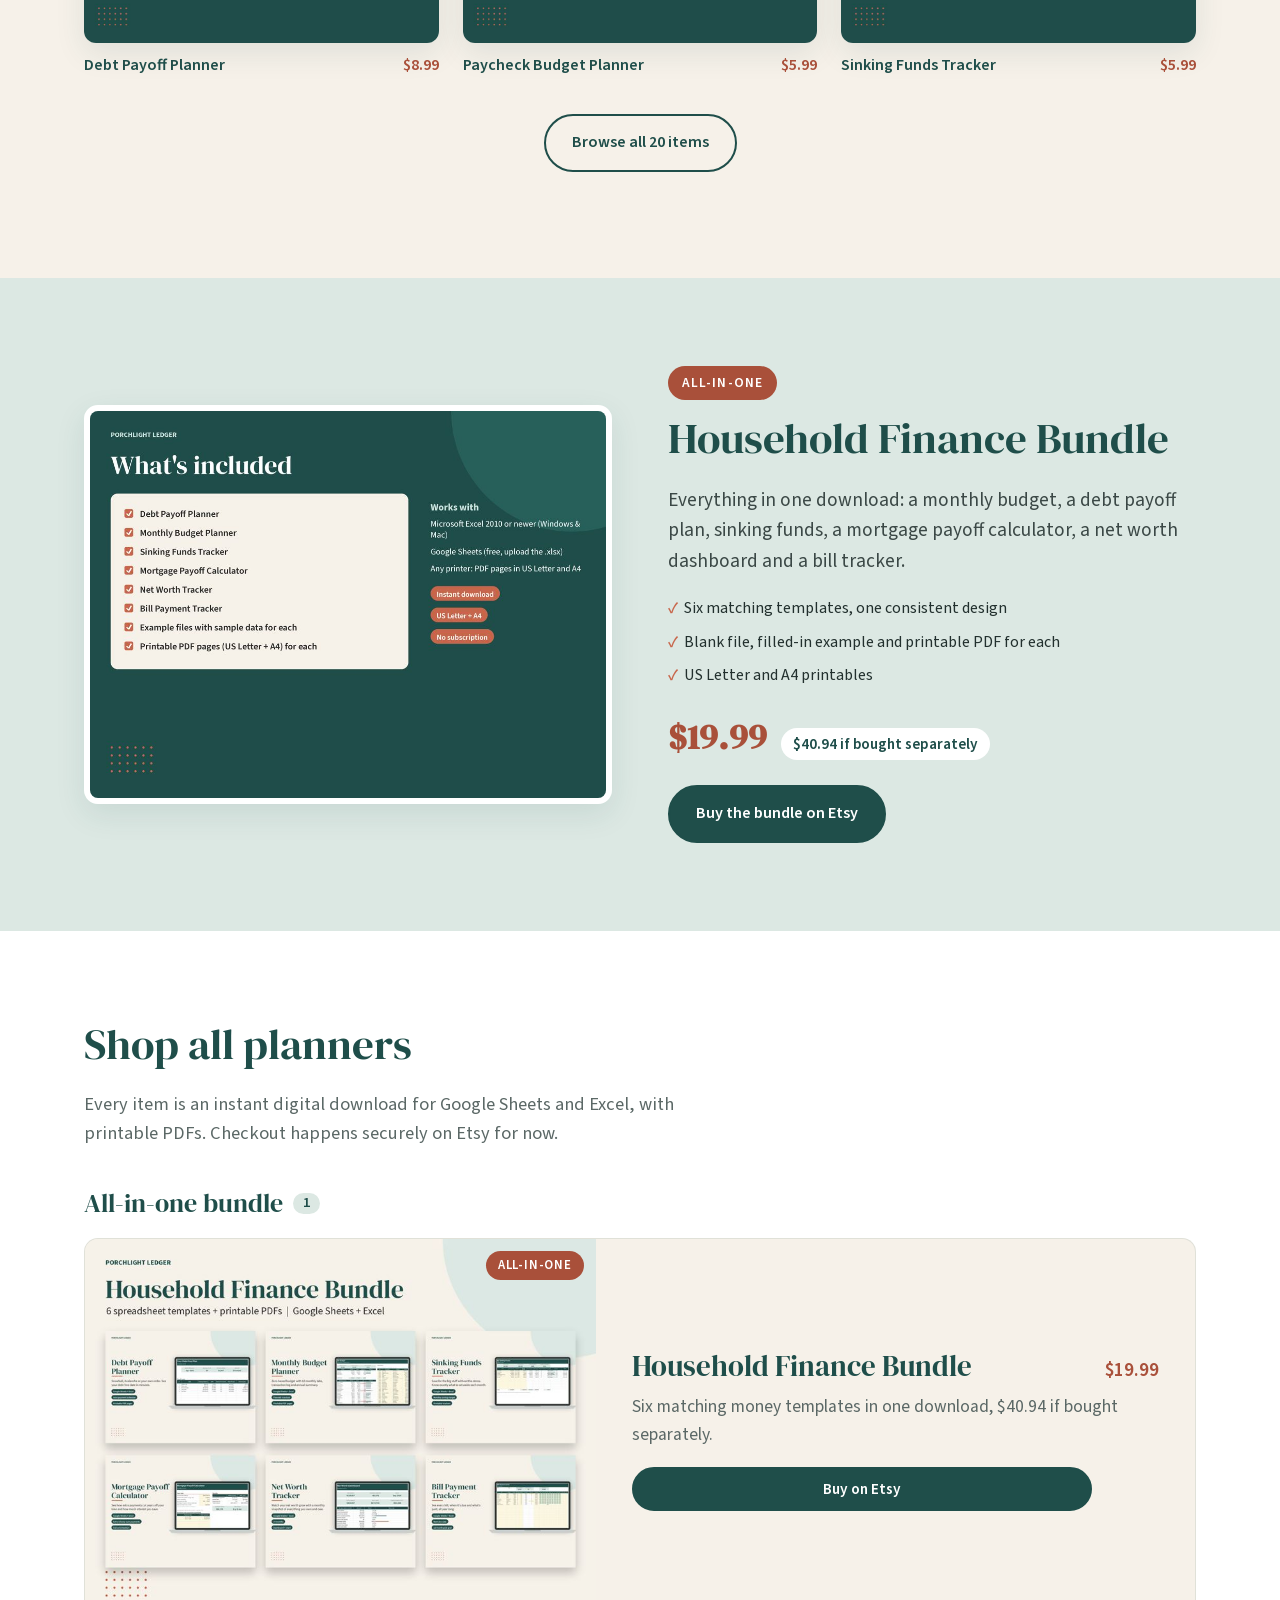
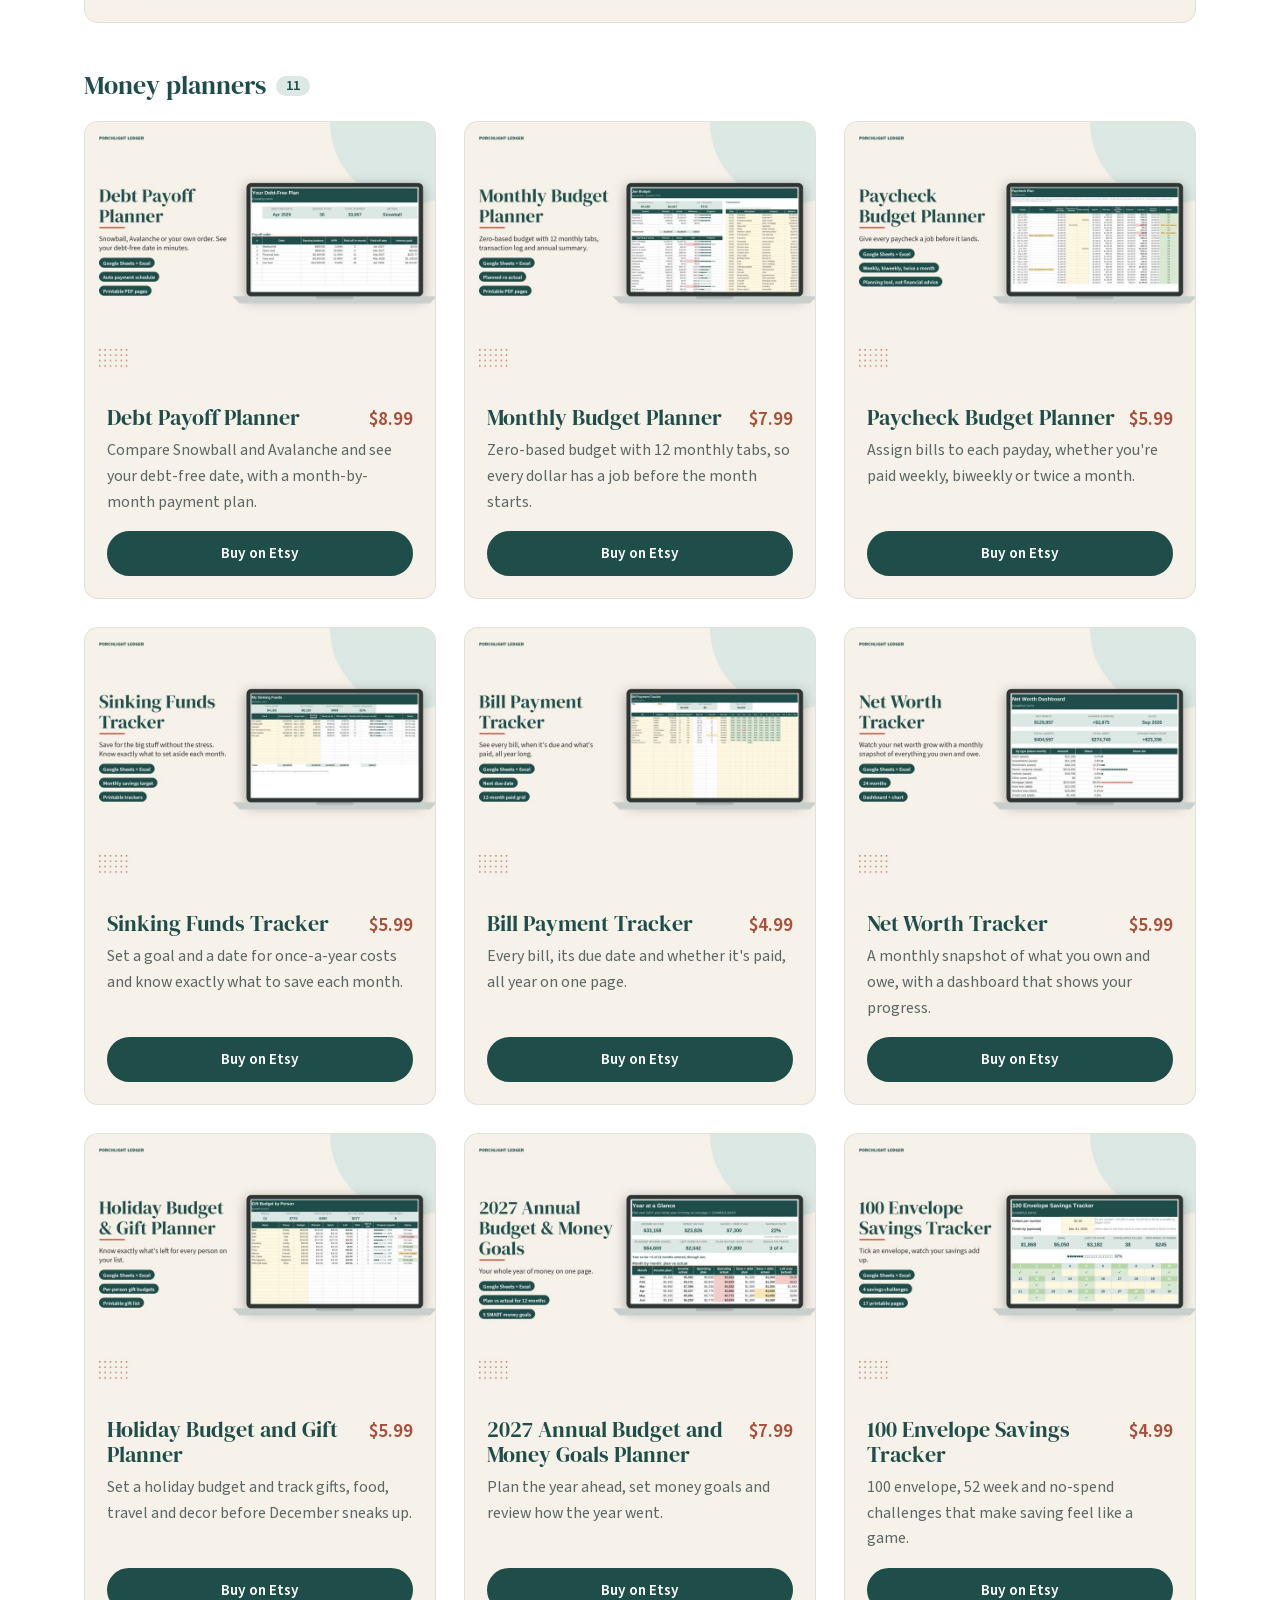
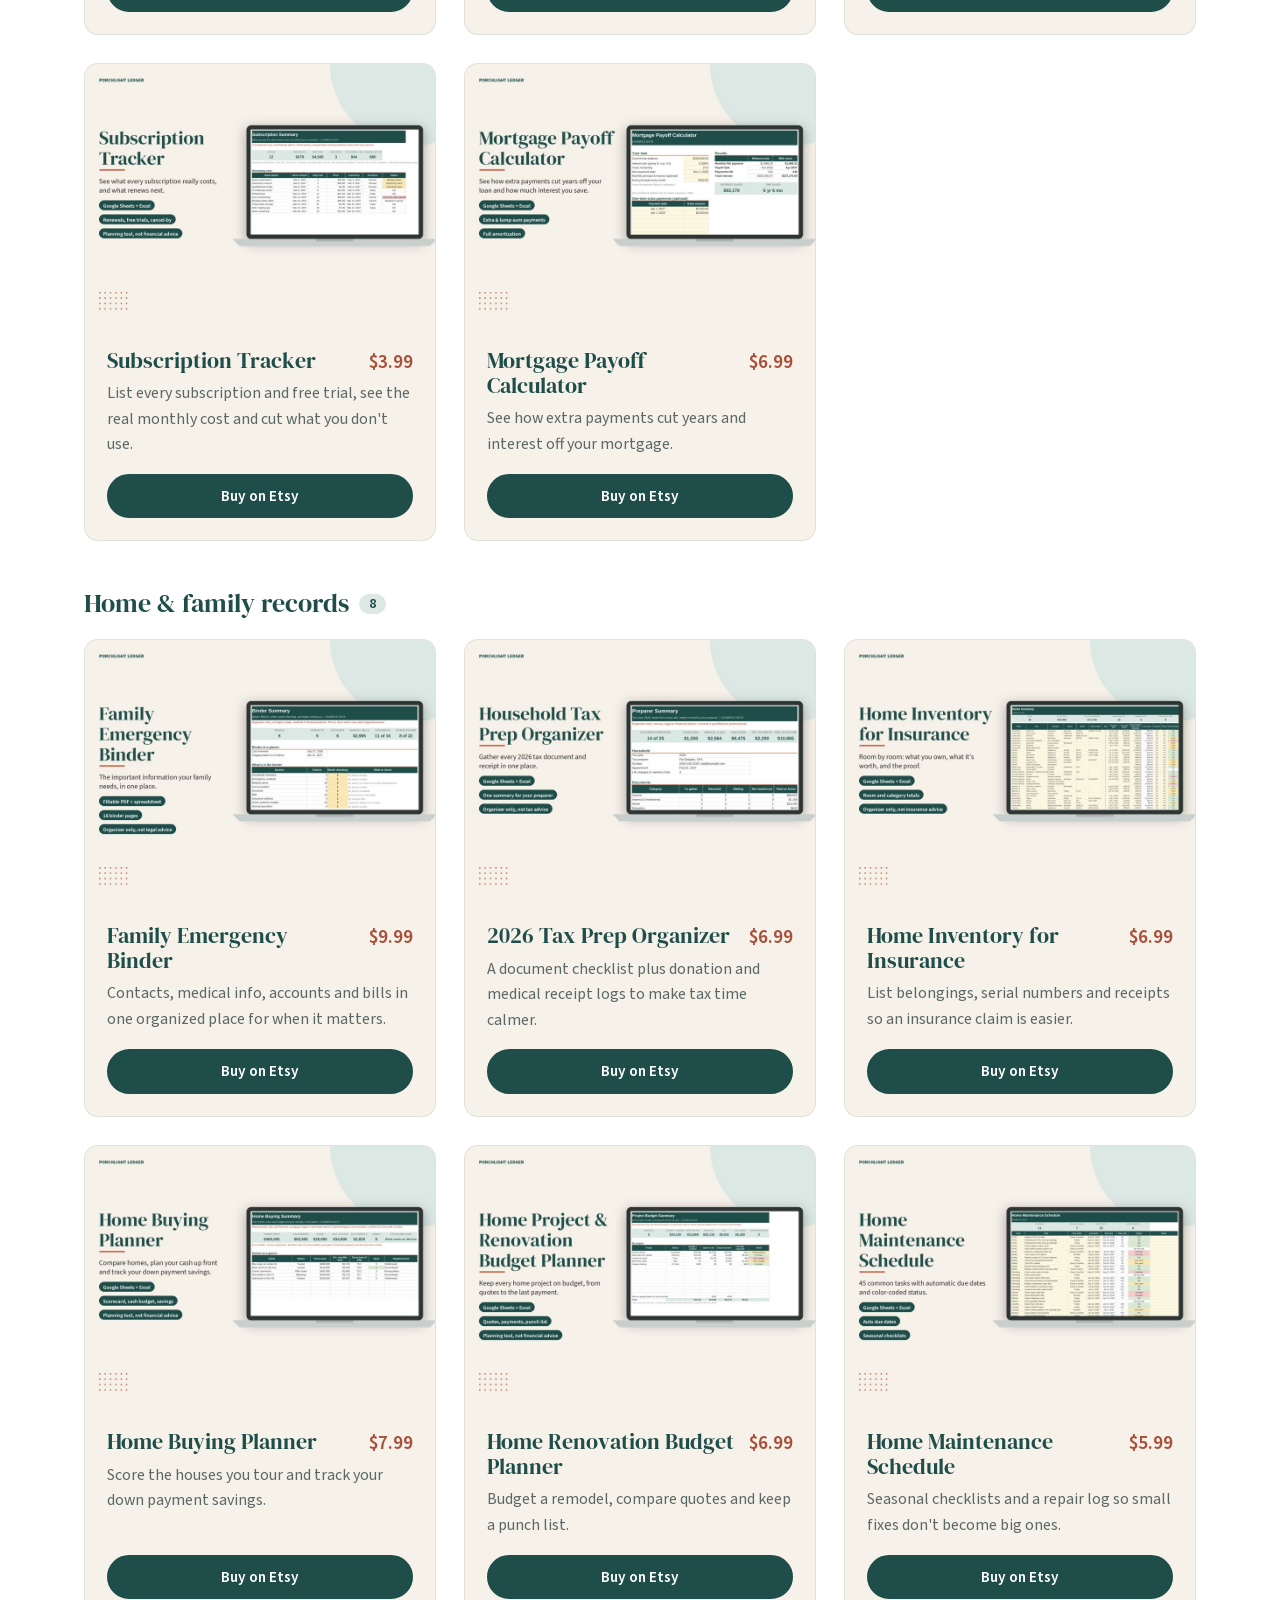
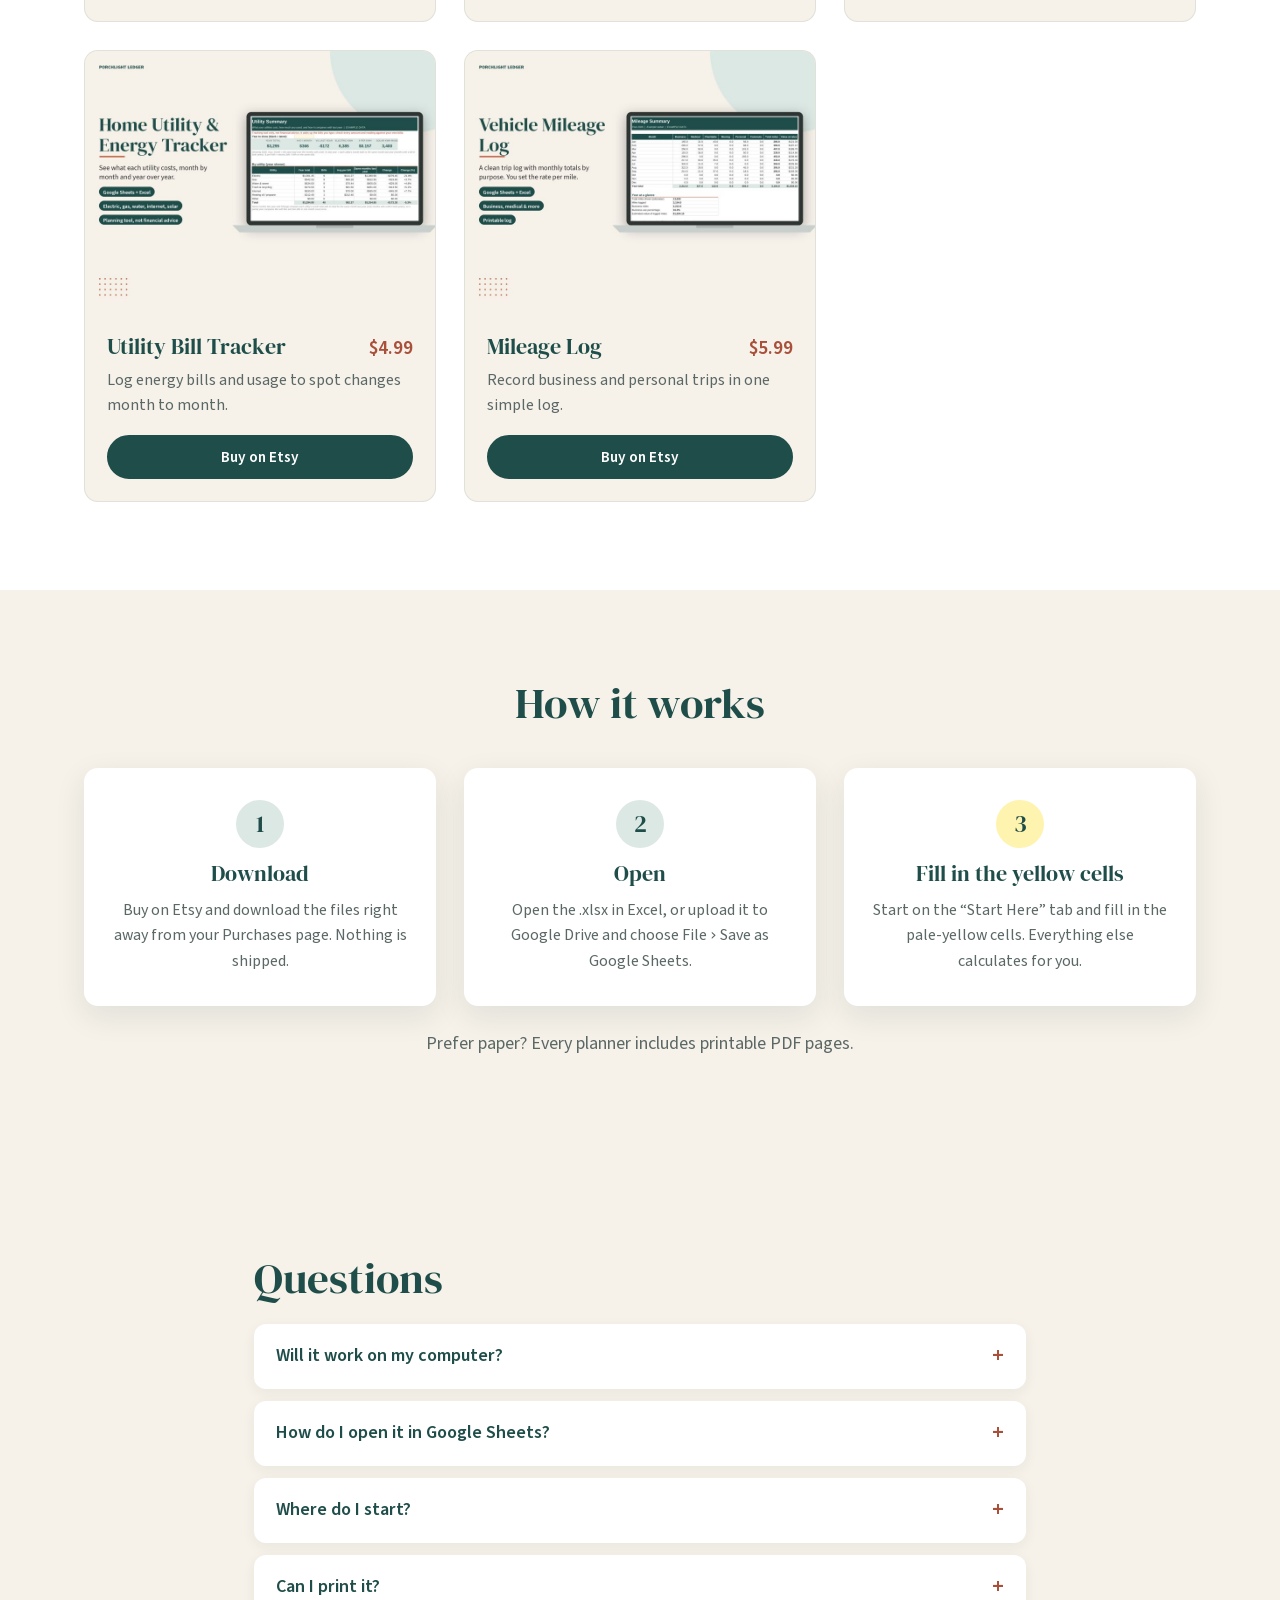
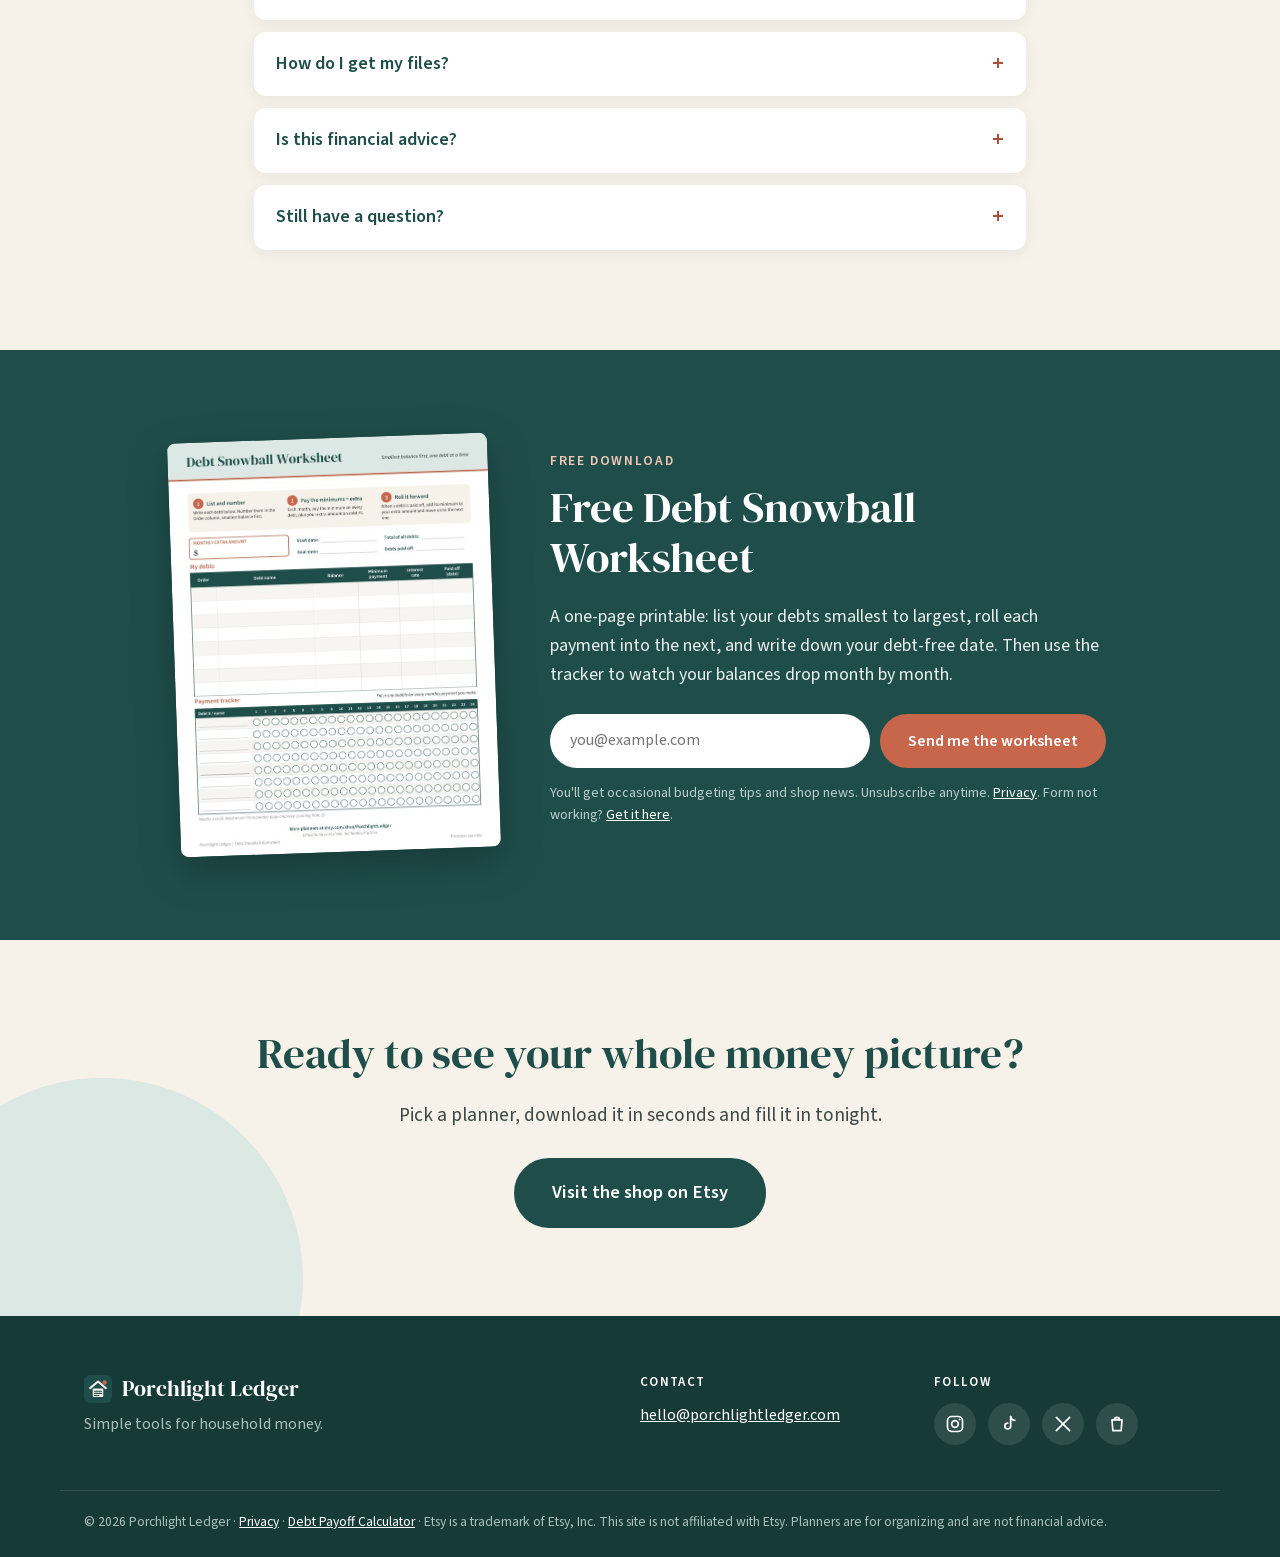
==== commit 1ede8d9c: "Hero: add Try the free Debt Calculator button; nav: Free Calculator link on home and calculator page" ====
--- a/index.html
+++ b/index.html
@@ -41,6 +41,7 @@
       <a href="#shop">Shop</a>
       <a href="#faq">FAQ</a>
       <a href="#free">Free worksheet</a>
+      <a class="nav-keep" href="debt-planner/">Free Calculator</a>
       <a class="btn btn-small" href="https://www.etsy.com/shop/PorchlightLedger" target="_blank" rel="noopener">Shop on Etsy</a>
     </nav>
   </div>
@@ -57,7 +58,8 @@
       <p>Simple spreadsheets for Google Sheets and Excel, with printable PDFs. Type into the yellow cells and the math is done for you.</p>
       <div class="cta-row">
         <a class="btn" href="#planners">Find your planner</a>
-        <a class="btn btn-ghost" href="#free">Get the free worksheet</a>
+        <a class="btn btn-ghost" href="debt-planner/">Try the free Debt Calculator</a>
+        <a class="btn-link" href="#free">Get the free worksheet</a>
       </div>
       <ul class="ticks">
         <li>Instant download on Etsy</li>
--- a/styles.css
+++ b/styles.css
@@ -122,7 +122,7 @@
  .hero-grid,.bundle-grid{grid-template-columns:1fr;gap:36px}
  .pain-grid,.steps{grid-template-columns:1fr}
  .foot-grid{grid-template-columns:1fr}
- nav a:not(.btn){display:none}
+ nav a:not(.btn):not(.nav-keep){display:none}
 }
 @media (max-width:560px){body{font-size:17px}.grid{grid-template-columns:1fr}.signup{flex-direction:column}.signup .btn{width:100%}.brand{font-size:1.15rem}}
 @media (prefers-reduced-motion:reduce){html{scroll-behavior:auto}*{transition:none!important}}
@@ -186,3 +186,22 @@
 @media (max-width:820px){.seasonal-grid,.free-grid{grid-template-columns:1fr;gap:32px}.included-grid{grid-template-columns:1fr}.free-img{max-width:260px;margin:0 auto}.free-grid{text-align:center}}
 .calc-note{text-align:center;color:var(--muted);font-size:1.02rem;margin:-8px auto 0;max-width:640px}
 .calc-note p{margin:0 0 14px}
+/* hero CTAs: primary + outline + text link */
+.cta-row{align-items:center}
+.btn-link{font-weight:600;color:var(--teal);text-decoration:underline;text-underline-offset:3px;padding:8px 4px}
+.btn-link:hover{color:var(--terra-text)}
+nav a[aria-current=page]{color:var(--terra-text)}
+@media (max-width:1180px){nav{gap:18px}}
+@media (max-width:1060px){nav a:not(.btn):not(.nav-keep){display:none}}
+@media (max-width:560px){
+ .hero .cta-row{flex-direction:column;align-items:stretch;gap:10px}
+ .hero .cta-row .btn{text-align:center;width:100%}
+ .hero .cta-row .btn-link{text-align:center}
+ .nav{gap:10px}
+ nav{gap:12px}
+ nav .nav-keep{font-size:.92rem;white-space:nowrap}
+ nav .btn-small{padding:7px 12px;font-size:.88rem;white-space:nowrap}
+}
+.hero .cta-row .btn-link{flex-basis:100%;padding:2px 2px}
+.site-header .brand{white-space:nowrap}
+@media (max-width:480px){nav .nav-keep{display:none}}
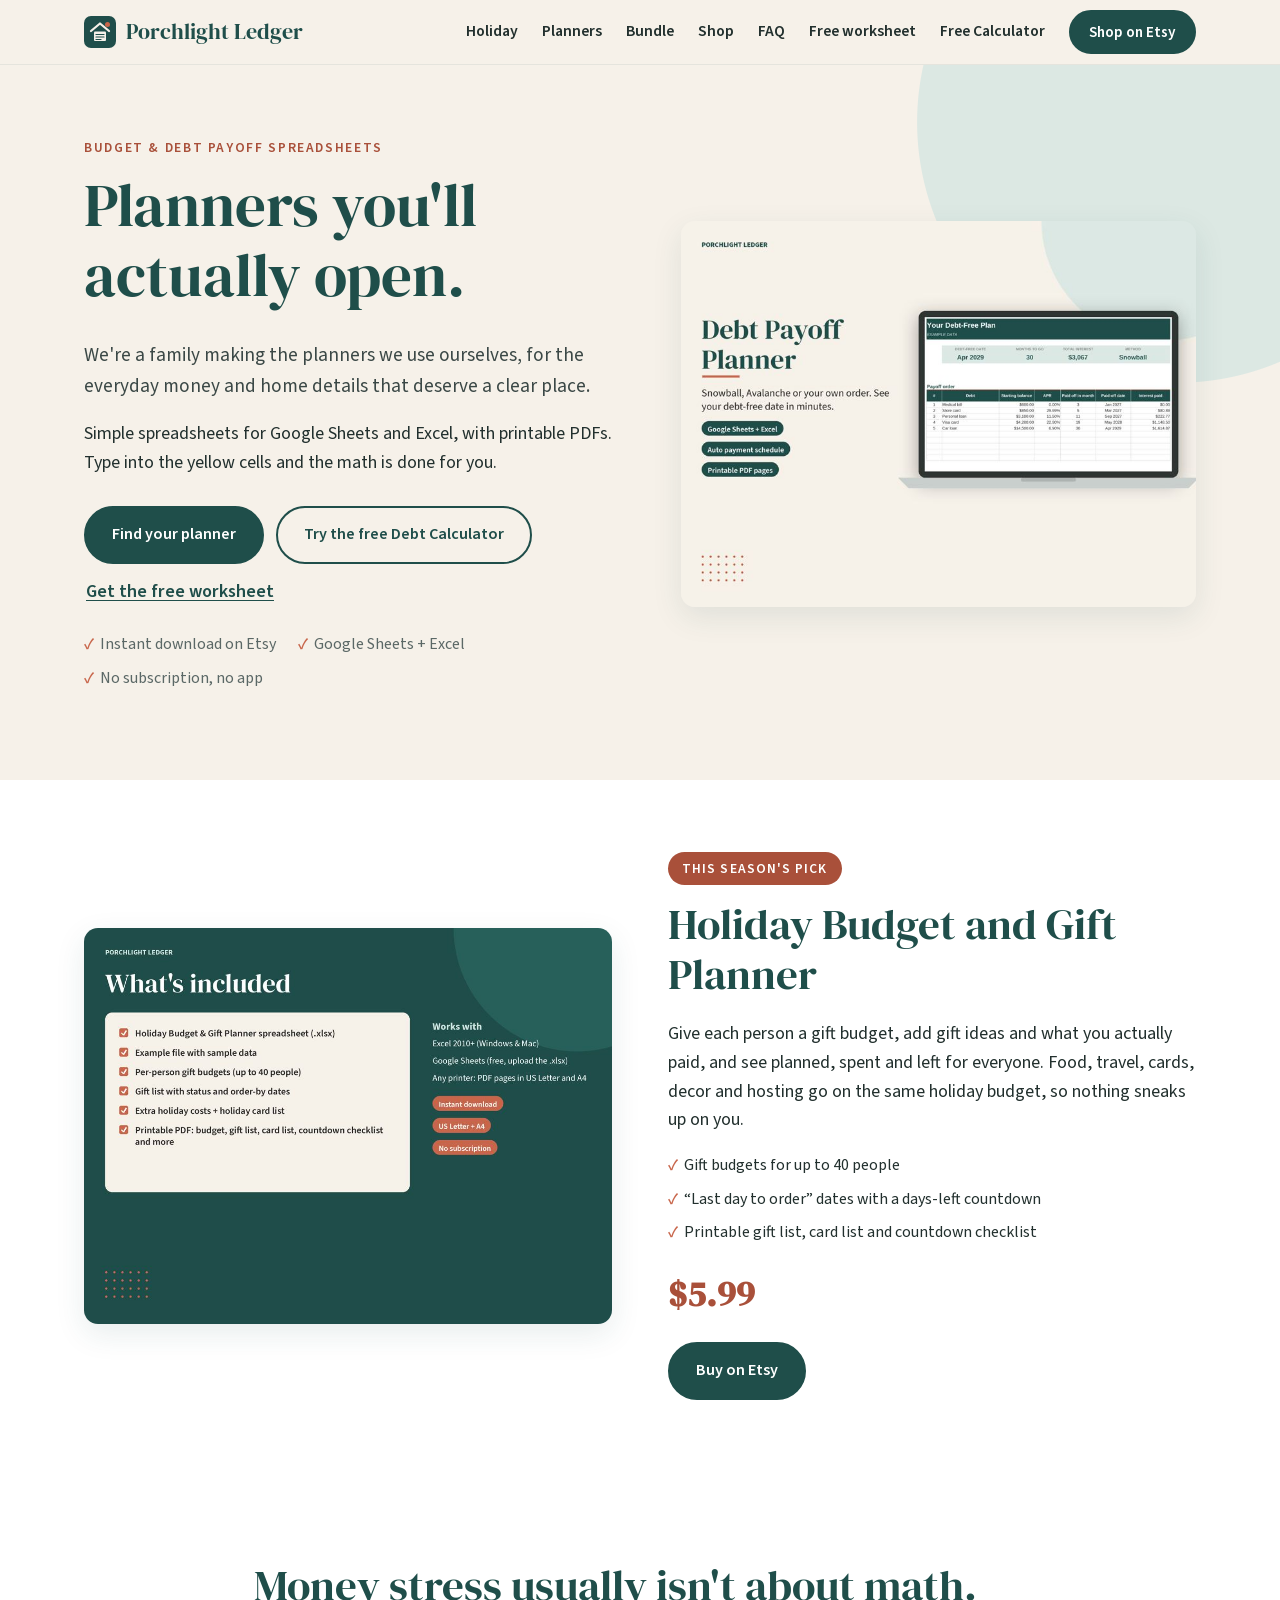
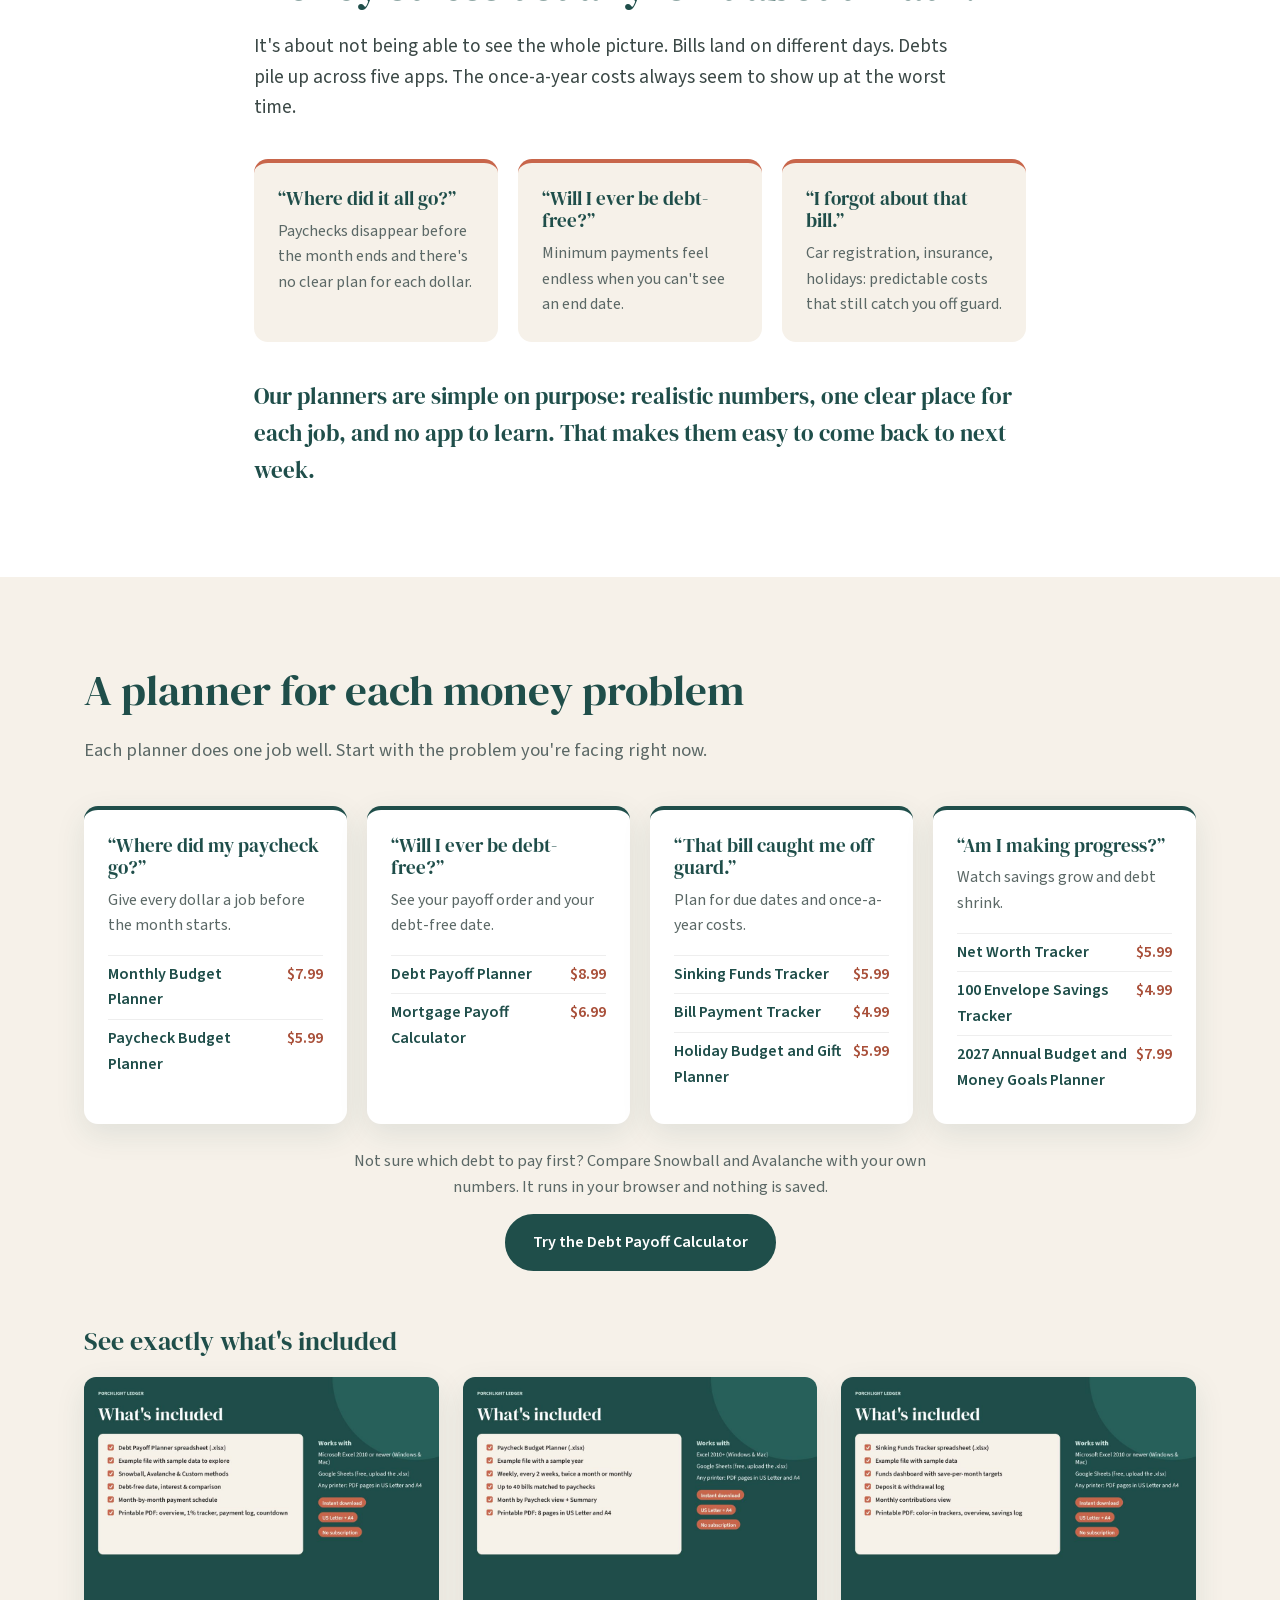
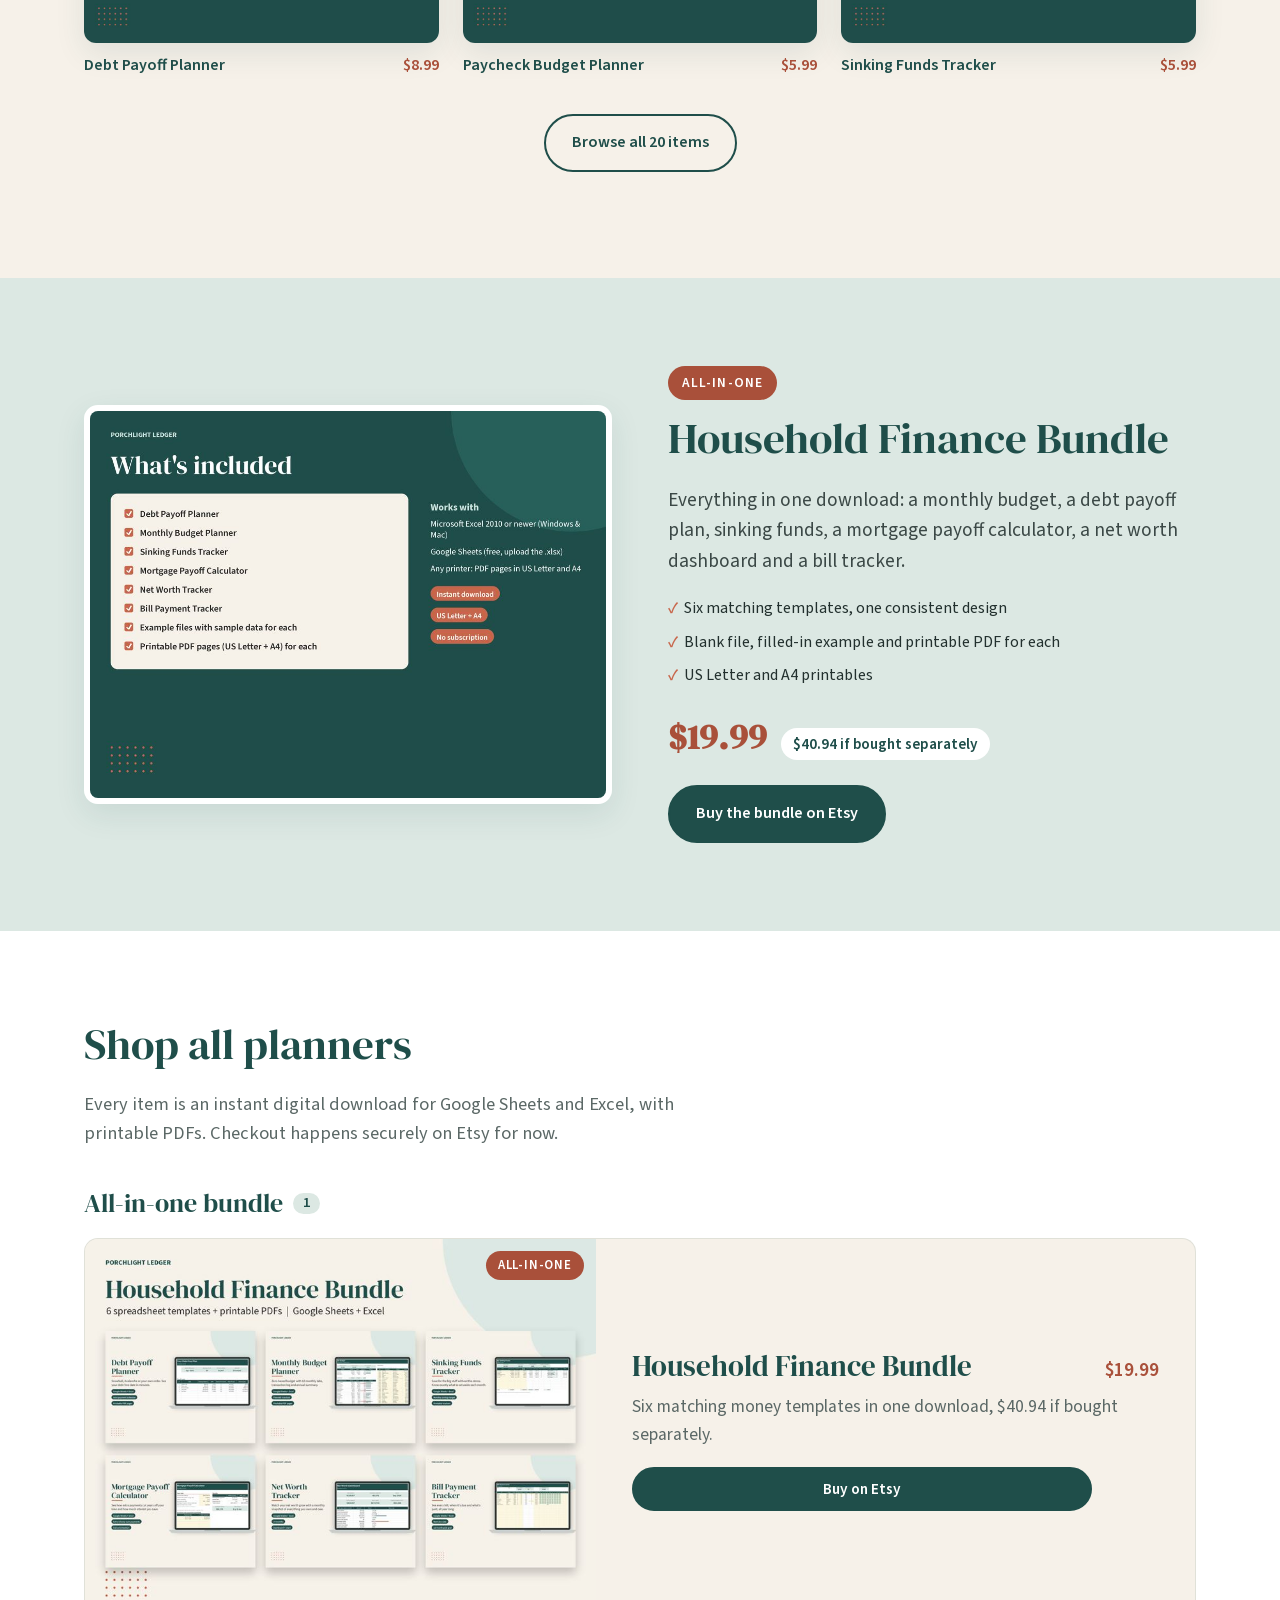
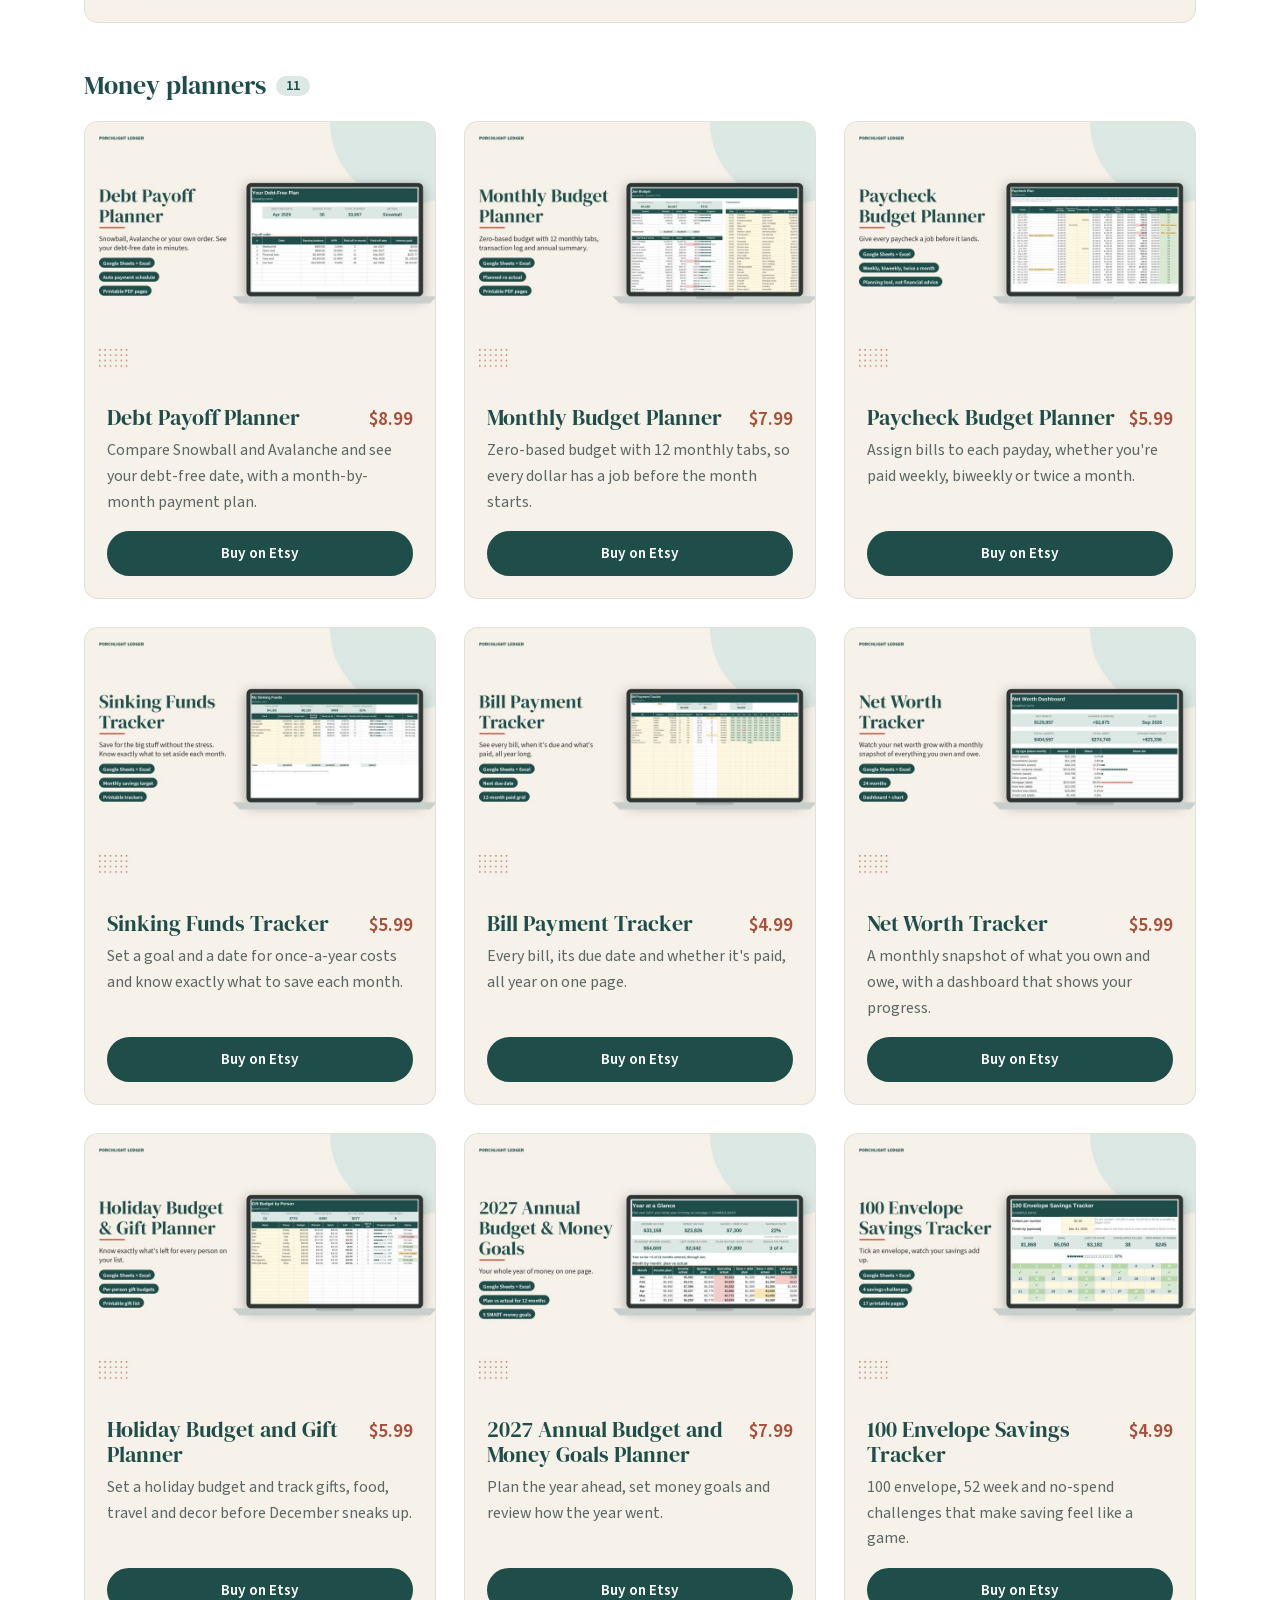
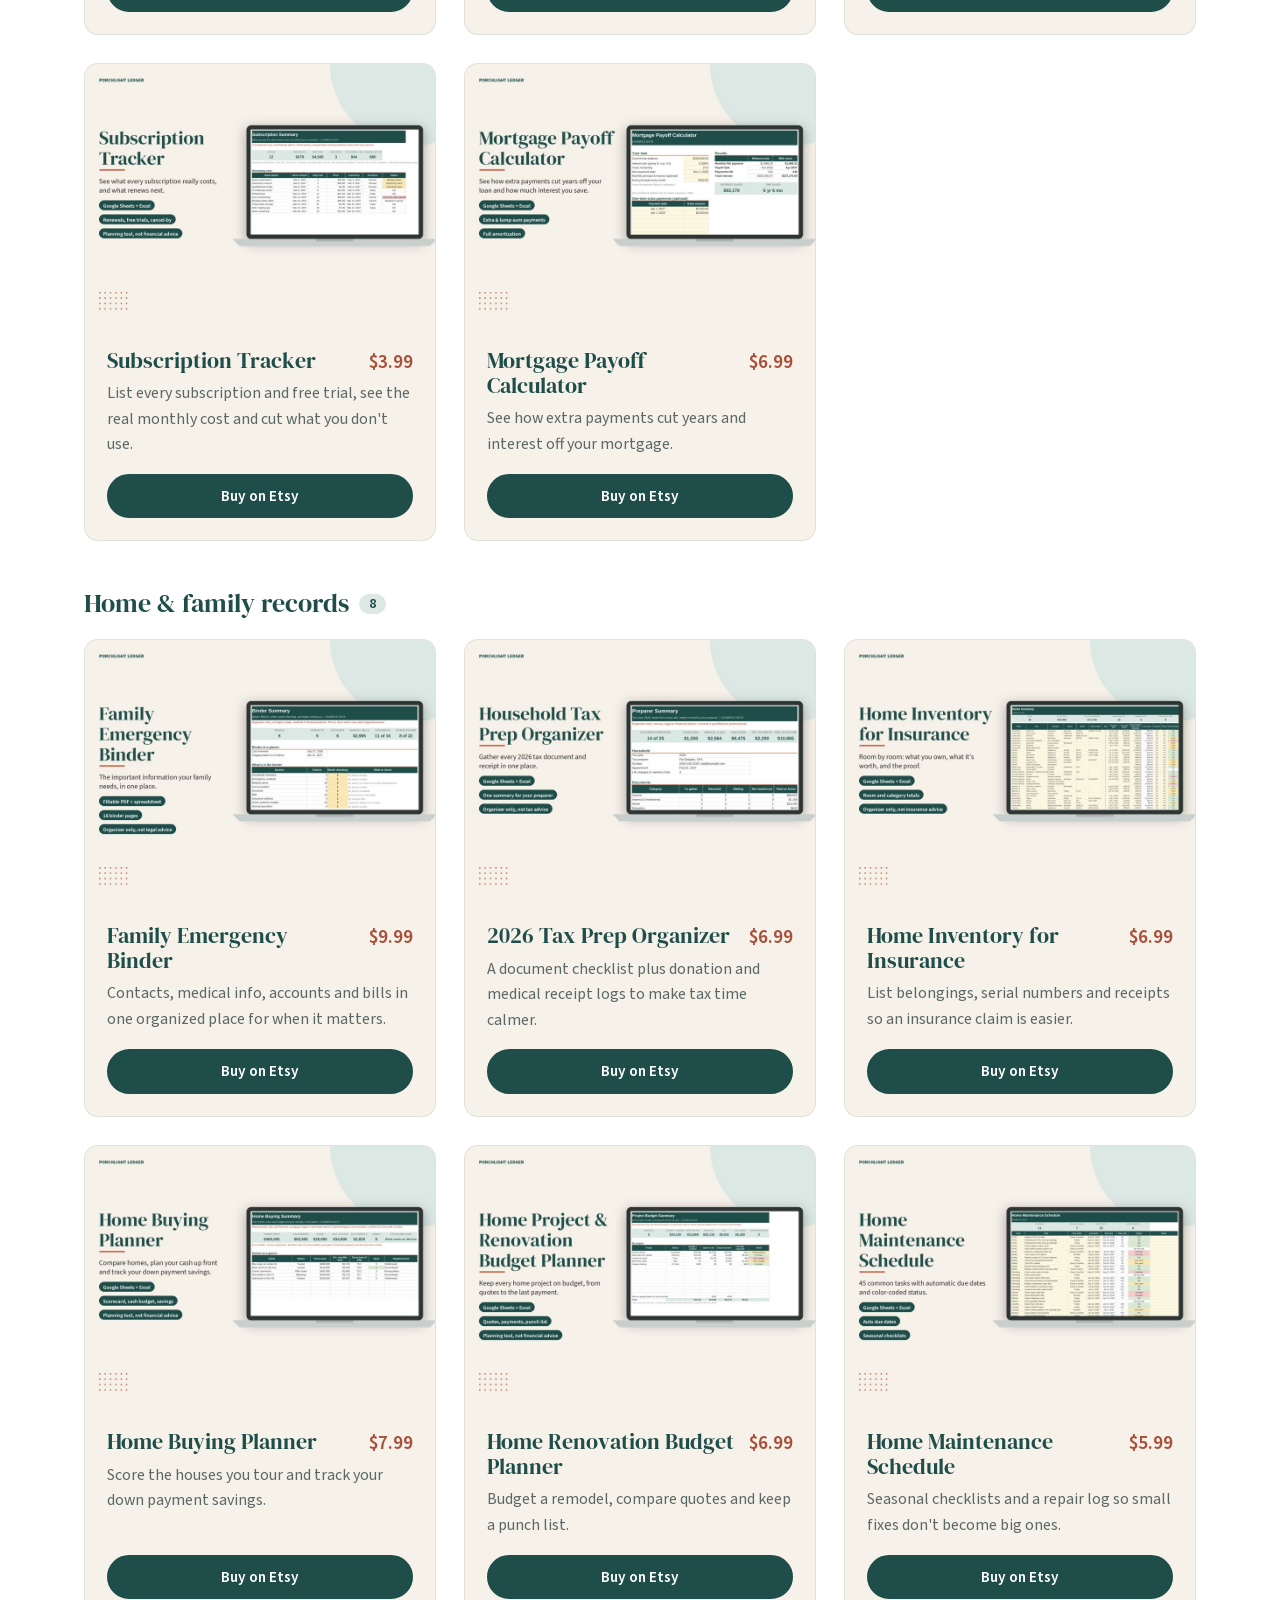
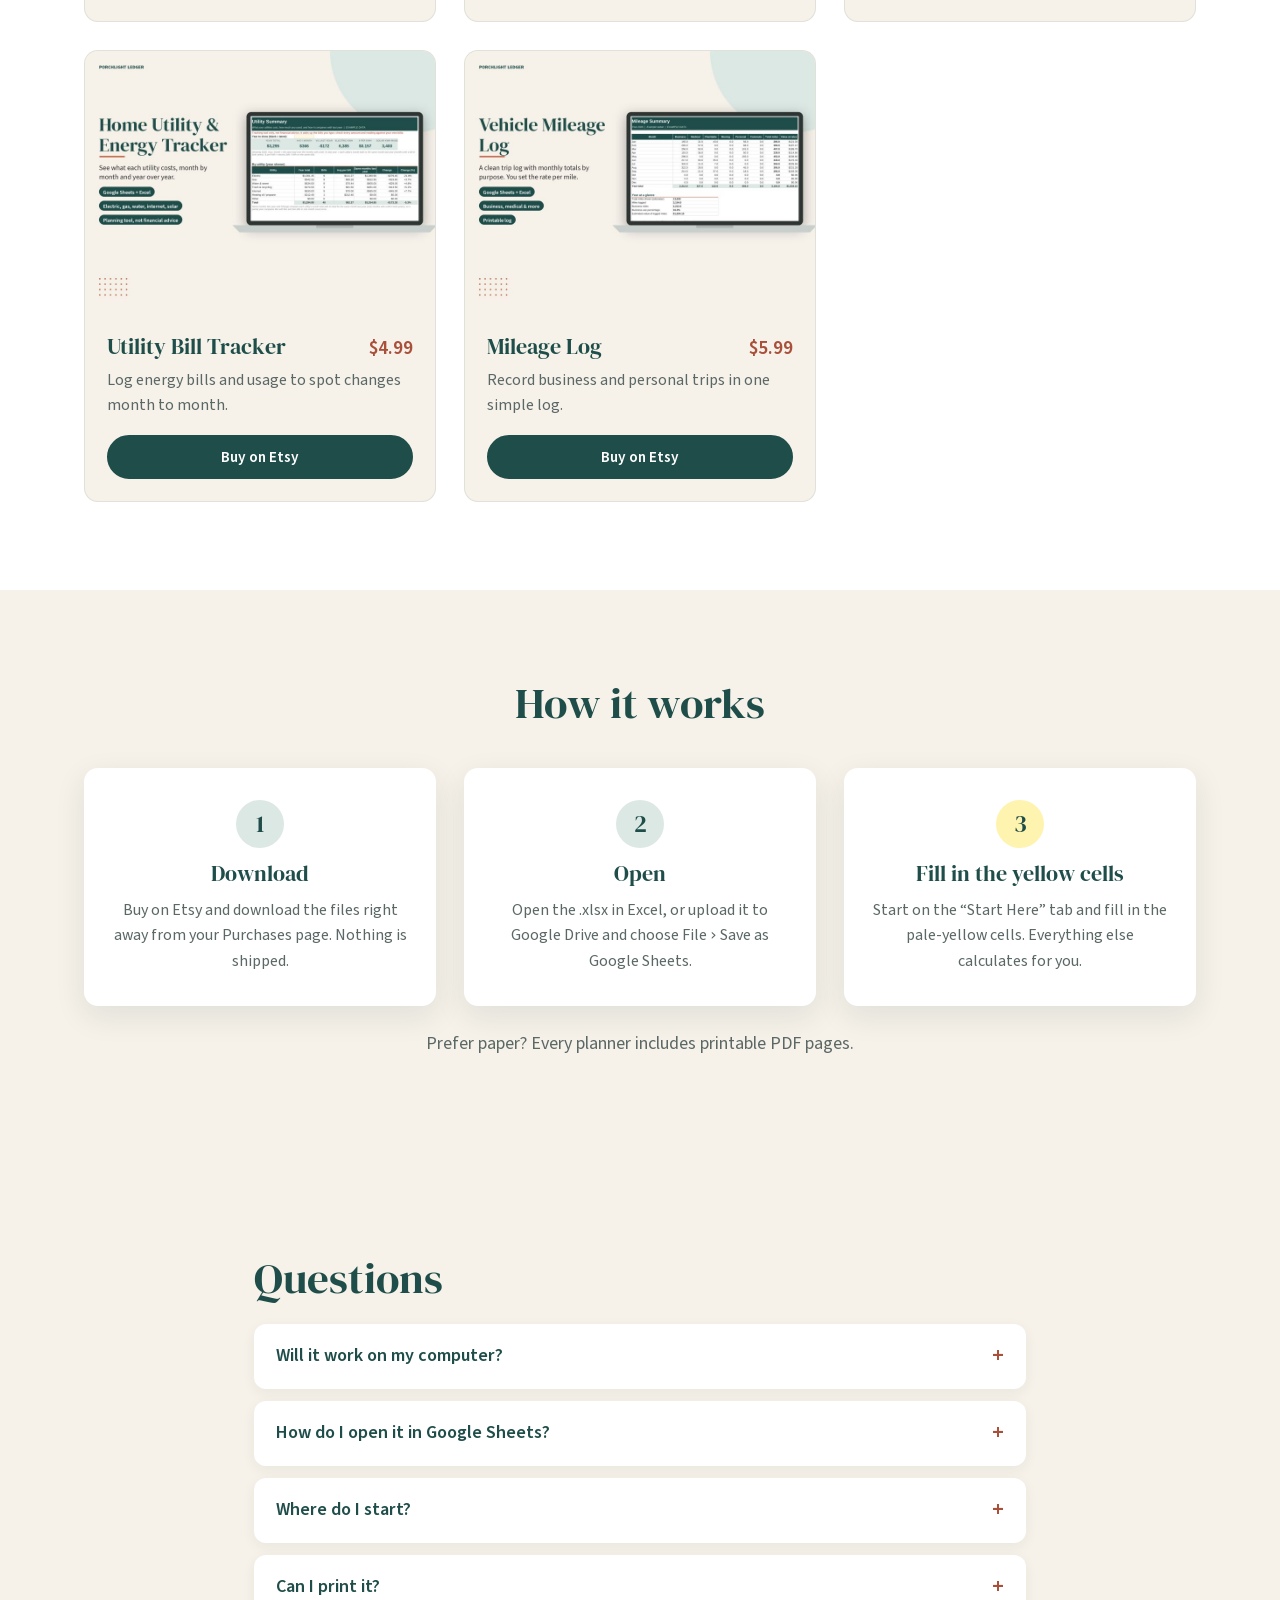
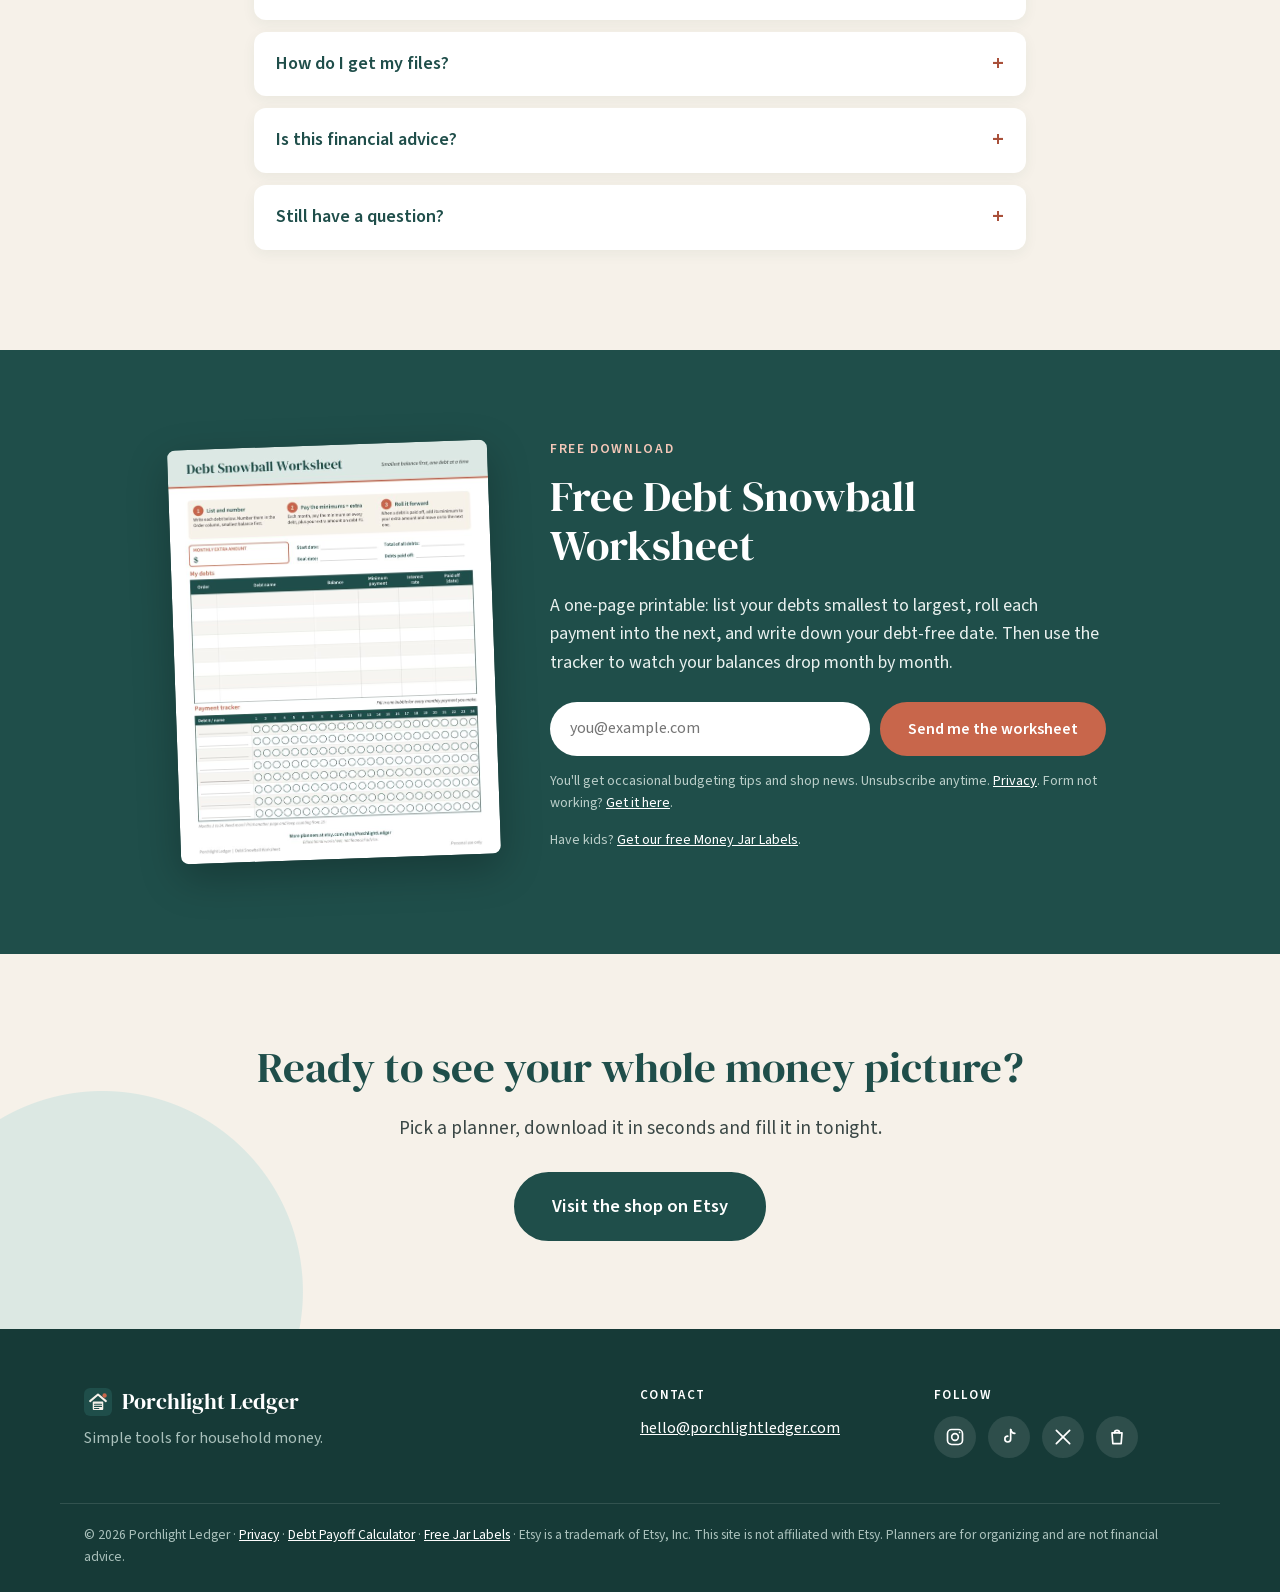
==== commit bad9bc28: "Add free Kids Money Jar Labels page with Kit signup" ====
--- a/index.html
+++ b/index.html
@@ -426,6 +426,7 @@
         <button class="btn btn-warm" type="submit">Send me the worksheet</button>
       </form>
       <p class="fine">You'll get occasional budgeting tips and shop news. Unsubscribe anytime. <a href="privacy.html">Privacy</a>. Form not working? <a href="https://porchlight-ledger.kit.com/16208810d1" target="_blank" rel="noopener">Get it here</a>.</p>
+      <p class="fine">Have kids? <a href="jar-labels/">Get our free Money Jar Labels</a>.</p>
     </div>
   </div>
 </section>
@@ -462,8 +463,9 @@
     </div>
   </div>
   <div class="wrap foot-bottom">
-    <p>© 2026 Porchlight Ledger · <a href="privacy.html">Privacy</a> · <a href="debt-planner/">Debt Payoff Calculator</a> · Etsy is a trademark of Etsy, Inc. This site is not affiliated with Etsy. Planners are for organizing and are not financial advice.</p>
+    <p>© 2026 Porchlight Ledger · <a href="privacy.html">Privacy</a> · <a href="debt-planner/">Debt Payoff Calculator</a> · <a href="jar-labels/">Free Jar Labels</a> · Etsy is a trademark of Etsy, Inc. This site is not affiliated with Etsy. Planners are for organizing and are not financial advice.</p>
   </div>
 </footer>
+<!-- Cloudflare Web Analytics --><script type='module' src='https://static.cloudflareinsights.com/beacon.min.js' data-cf-beacon='{"token": "380beee3c141451485d3b26acbd522e6"}'></script><!-- End Cloudflare Web Analytics -->
 </body>
 </html>
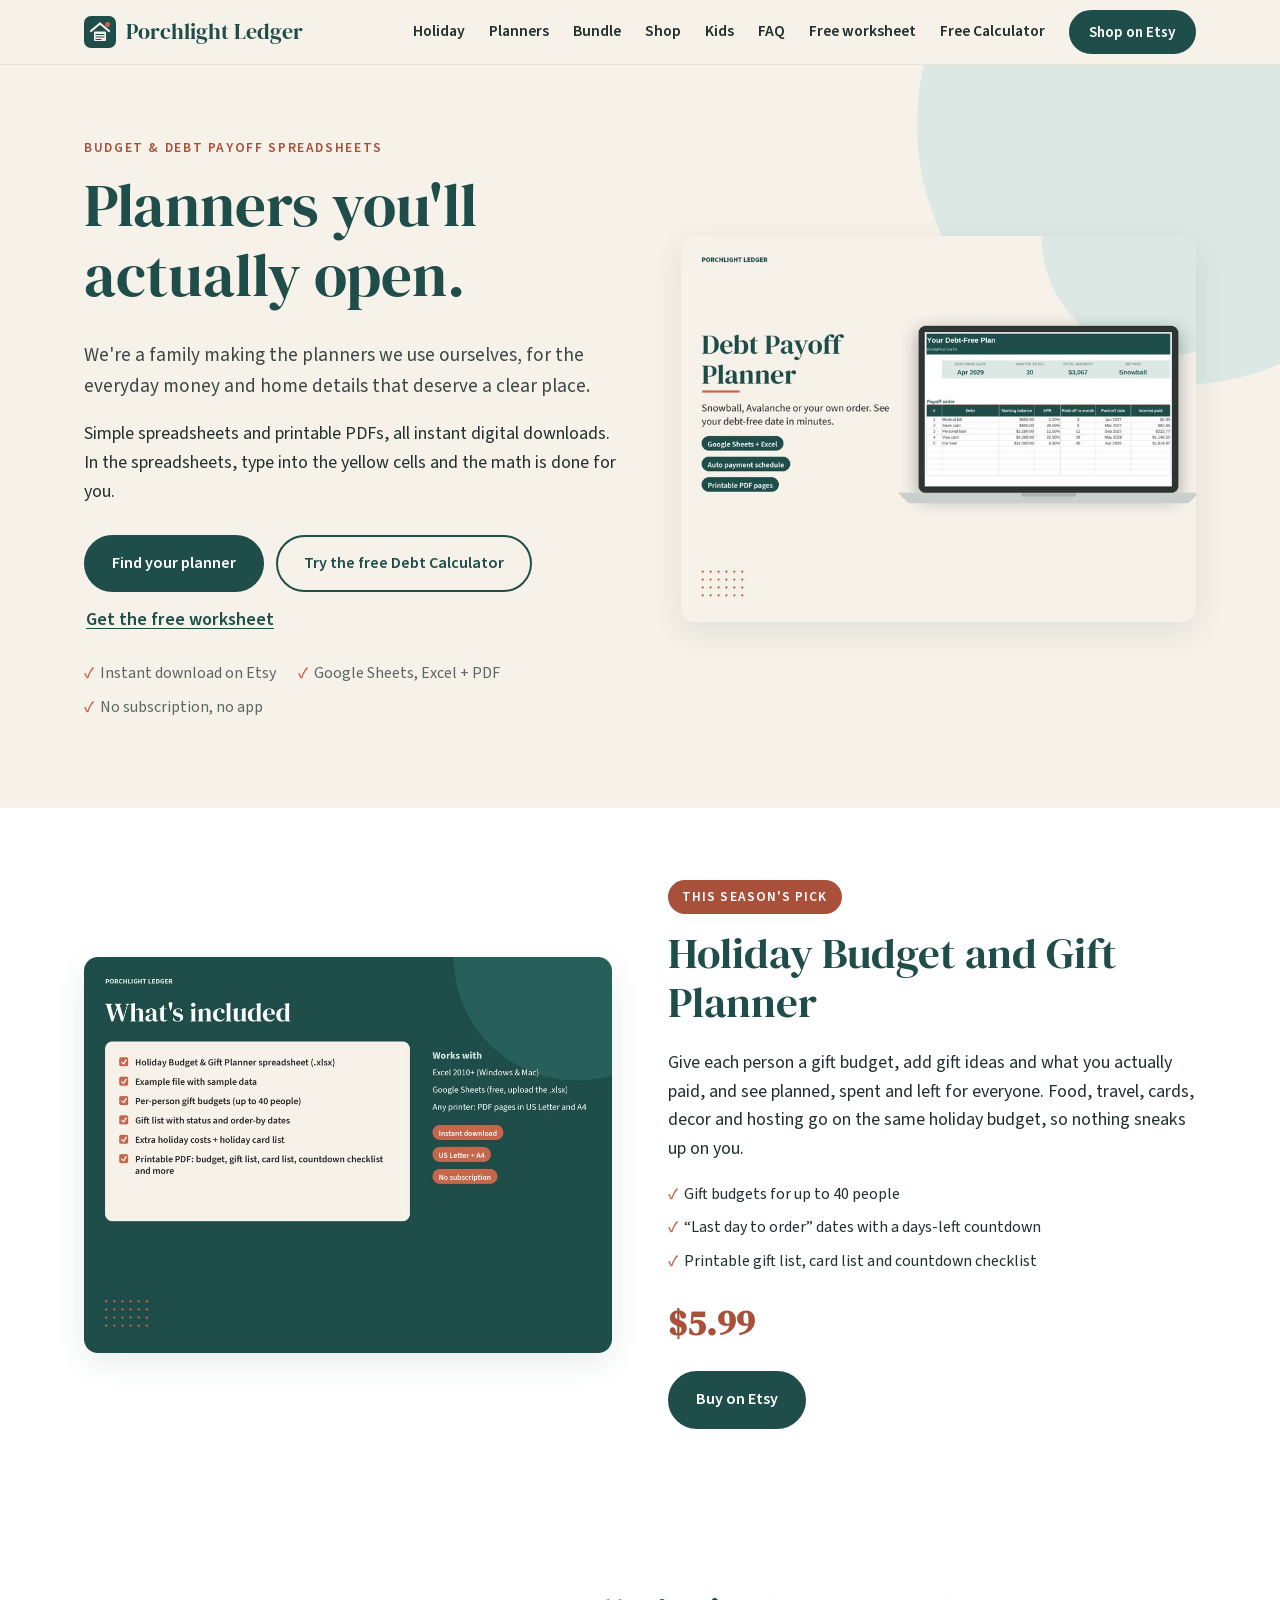
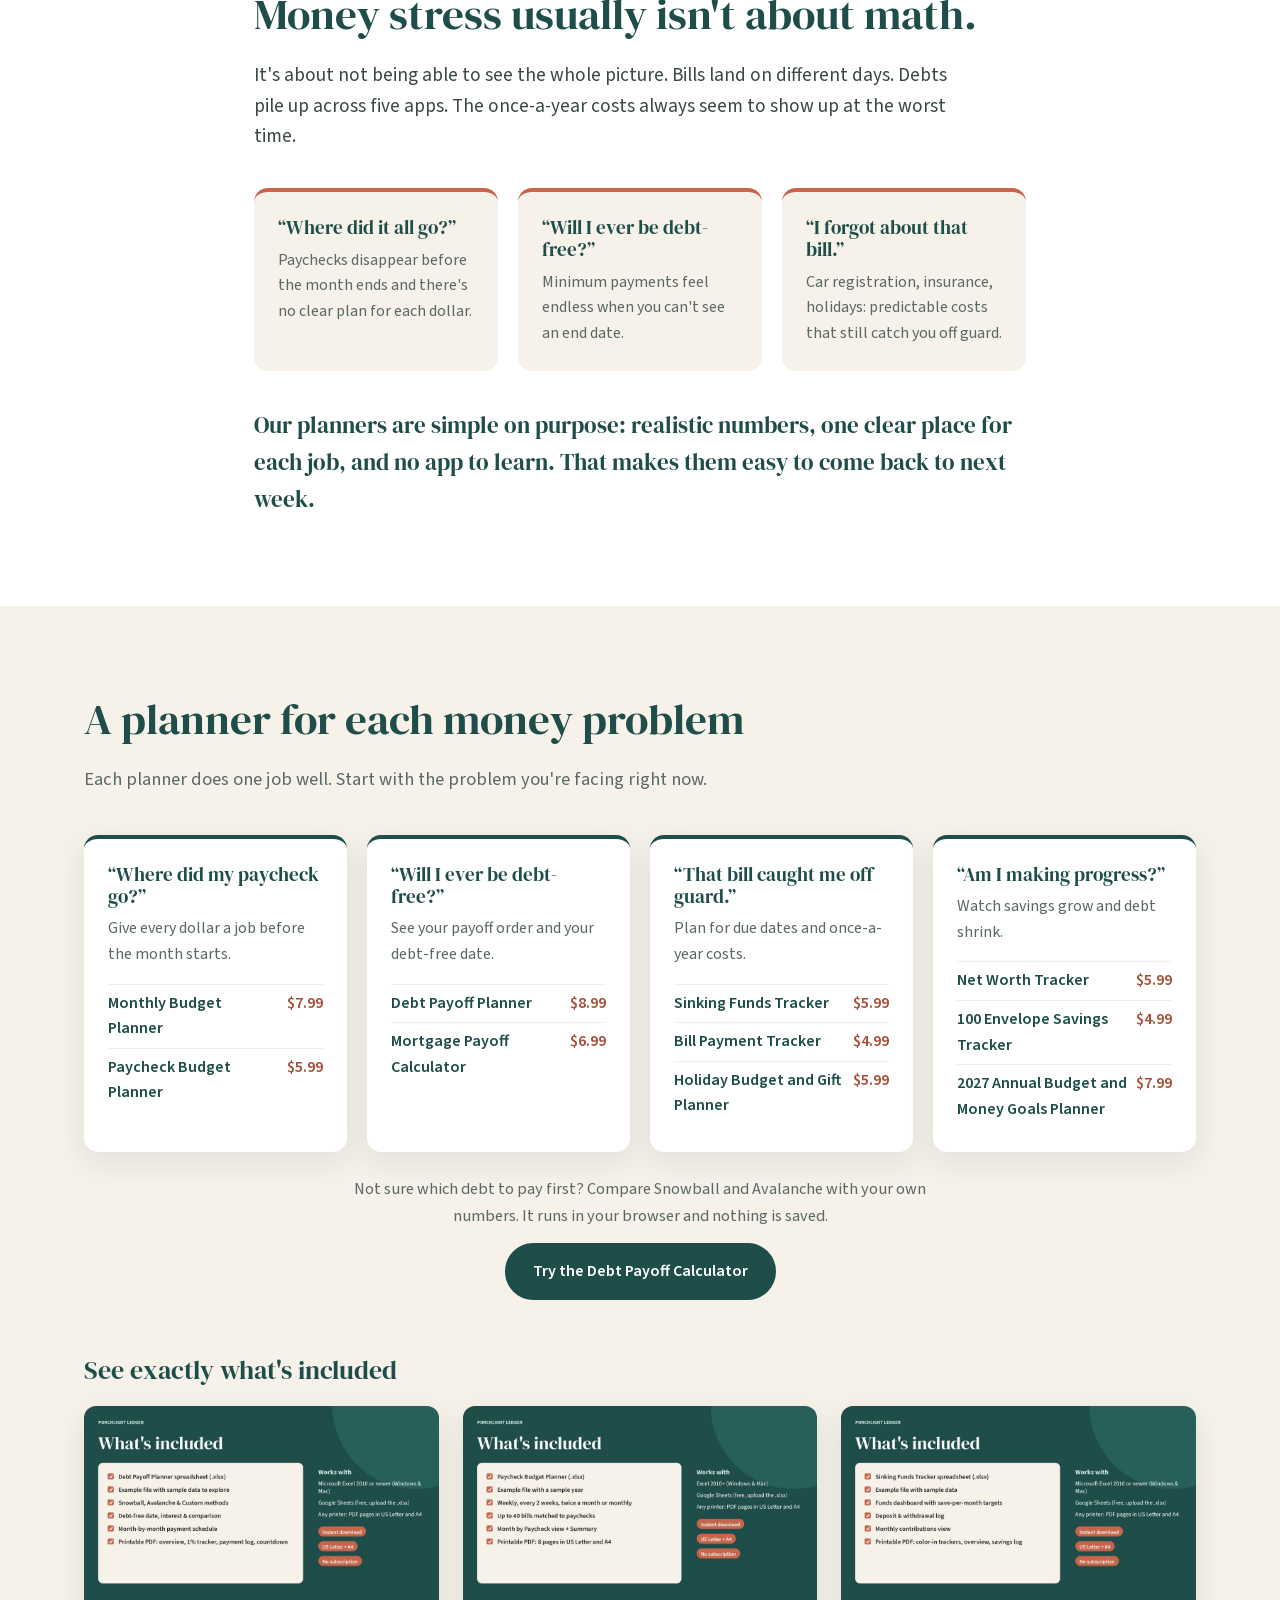
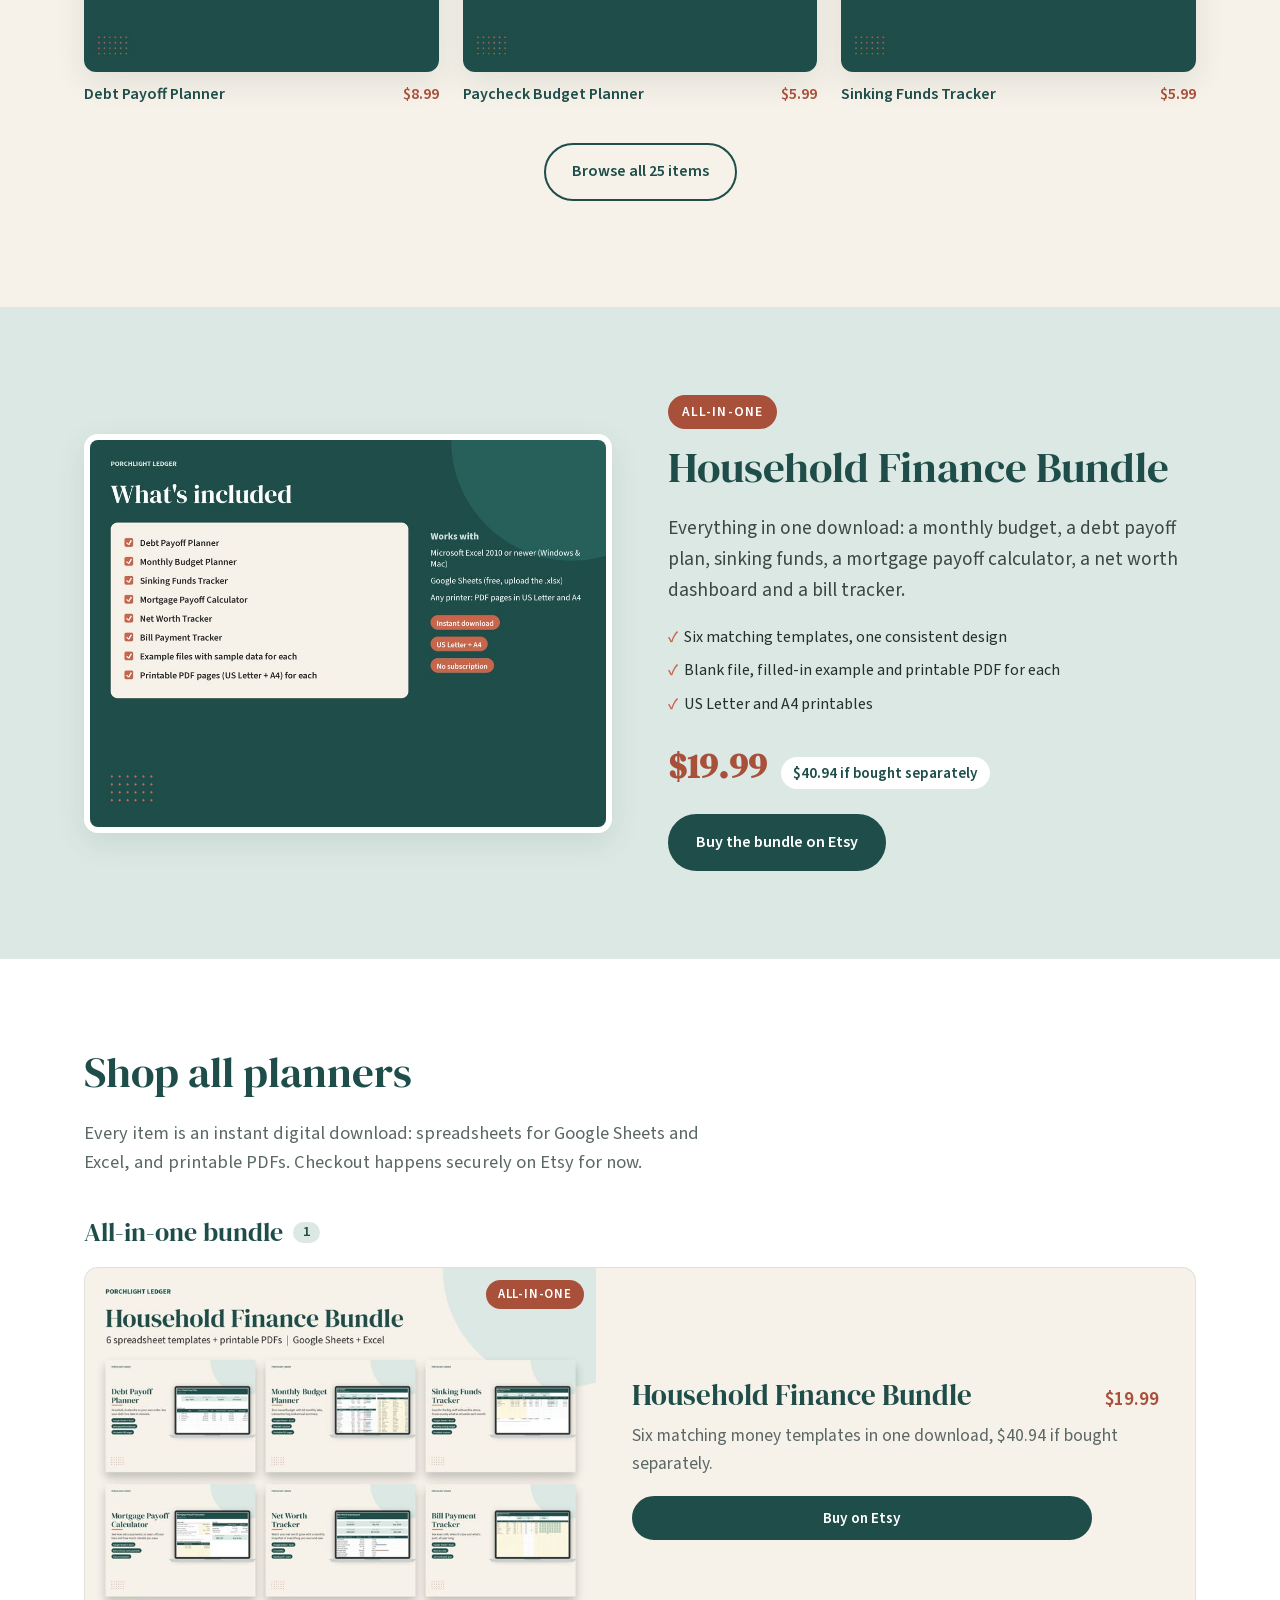
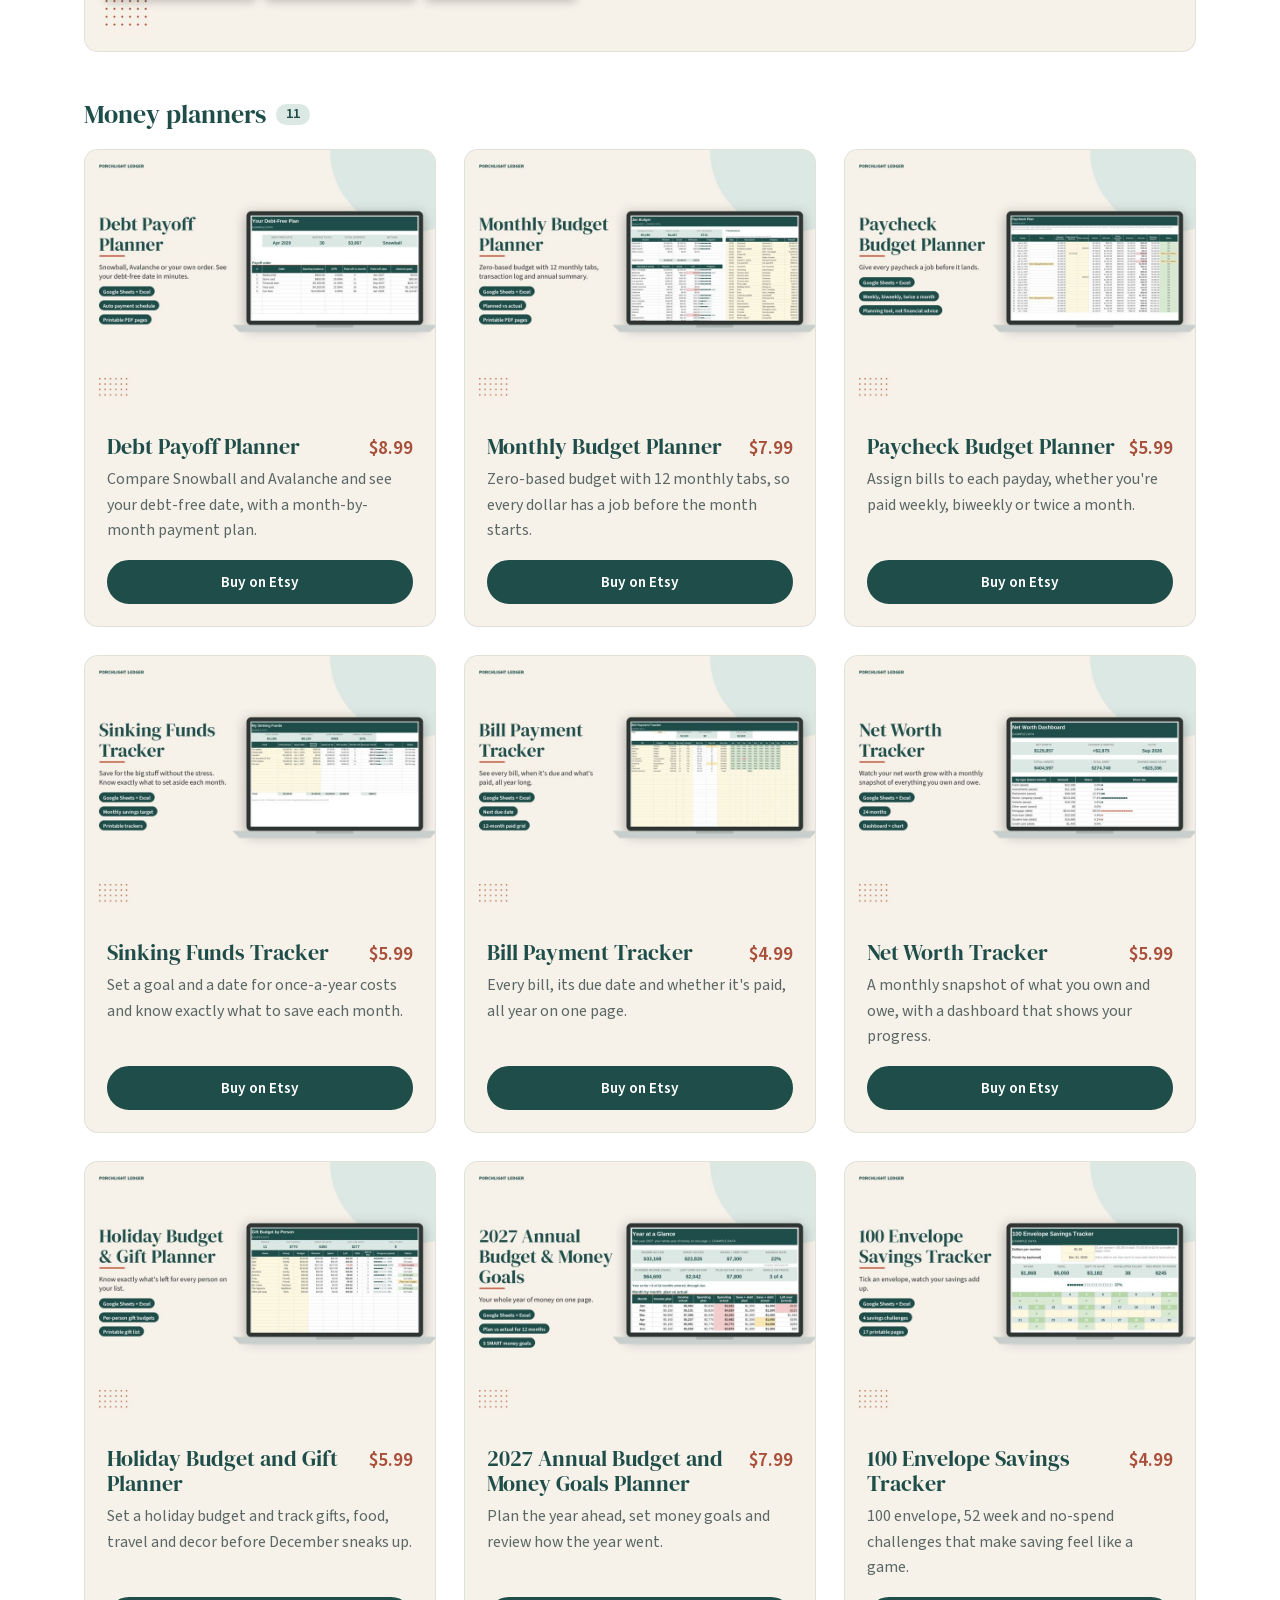
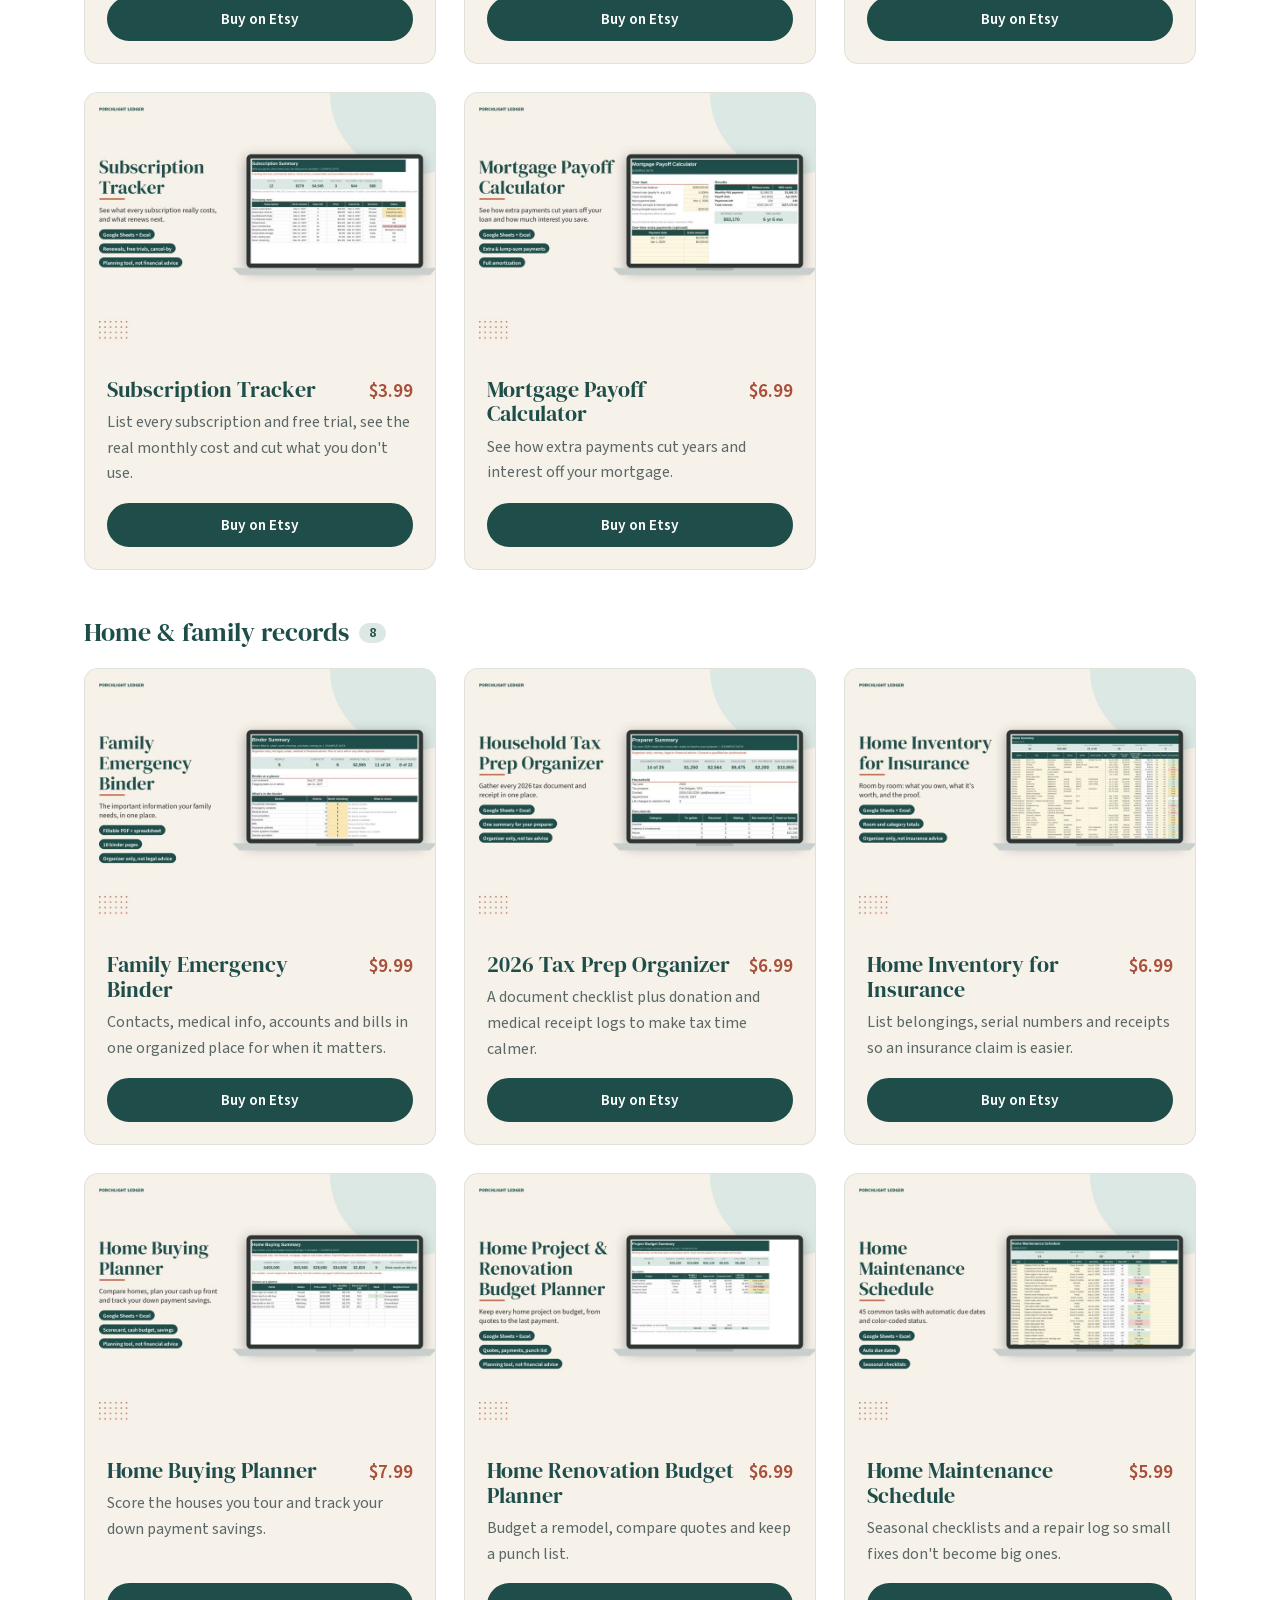
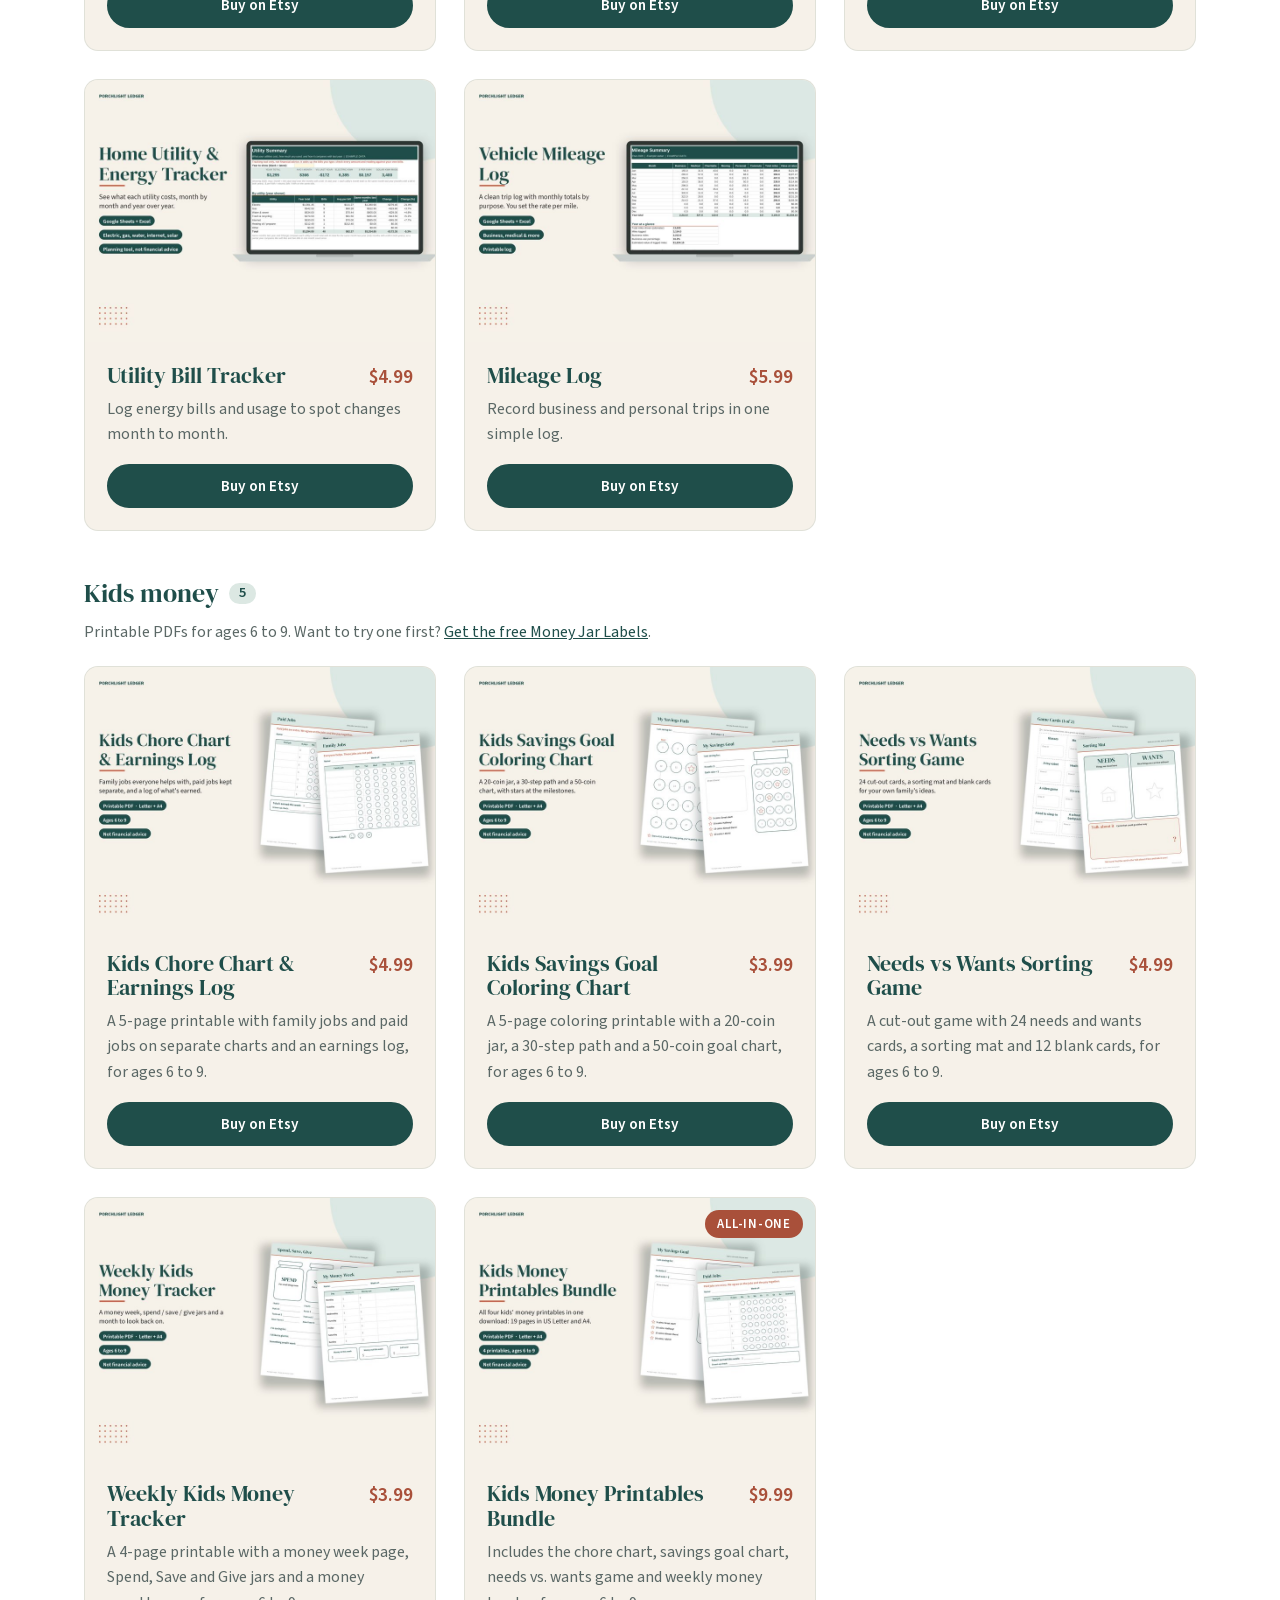
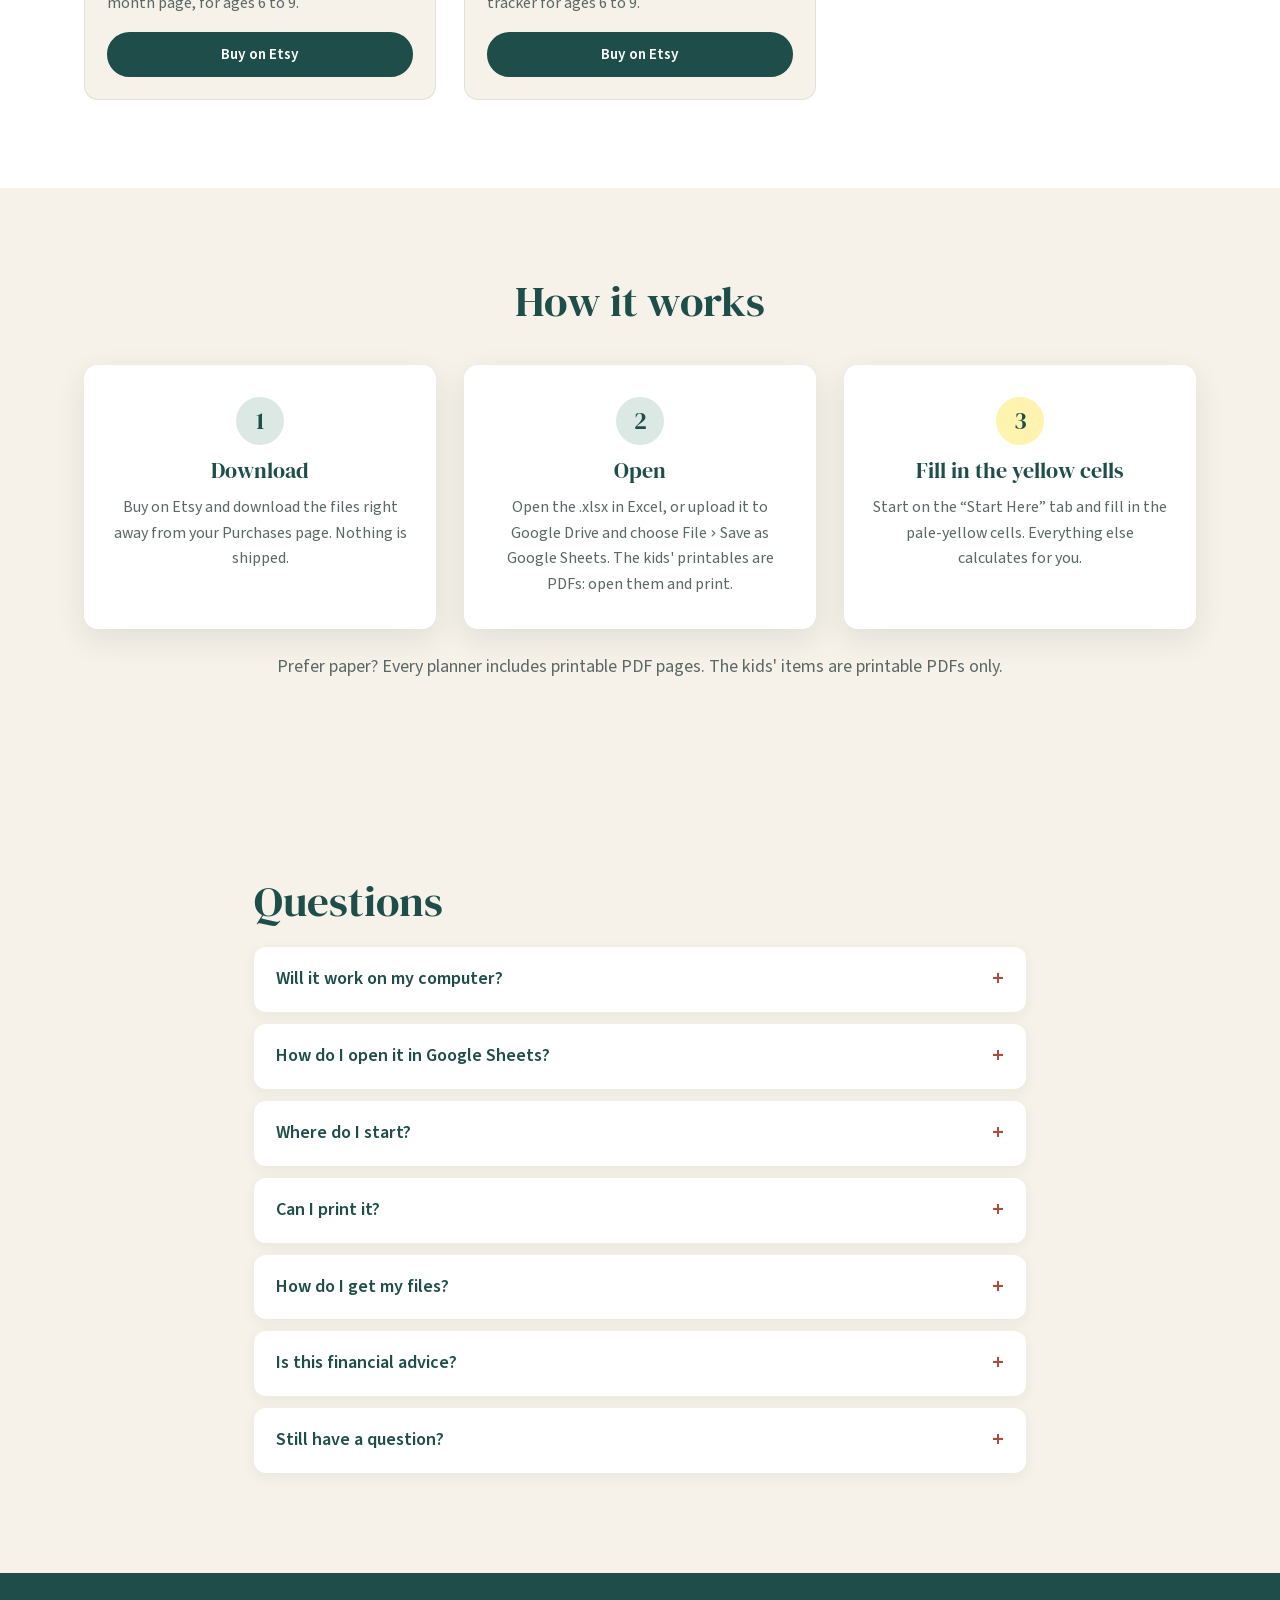
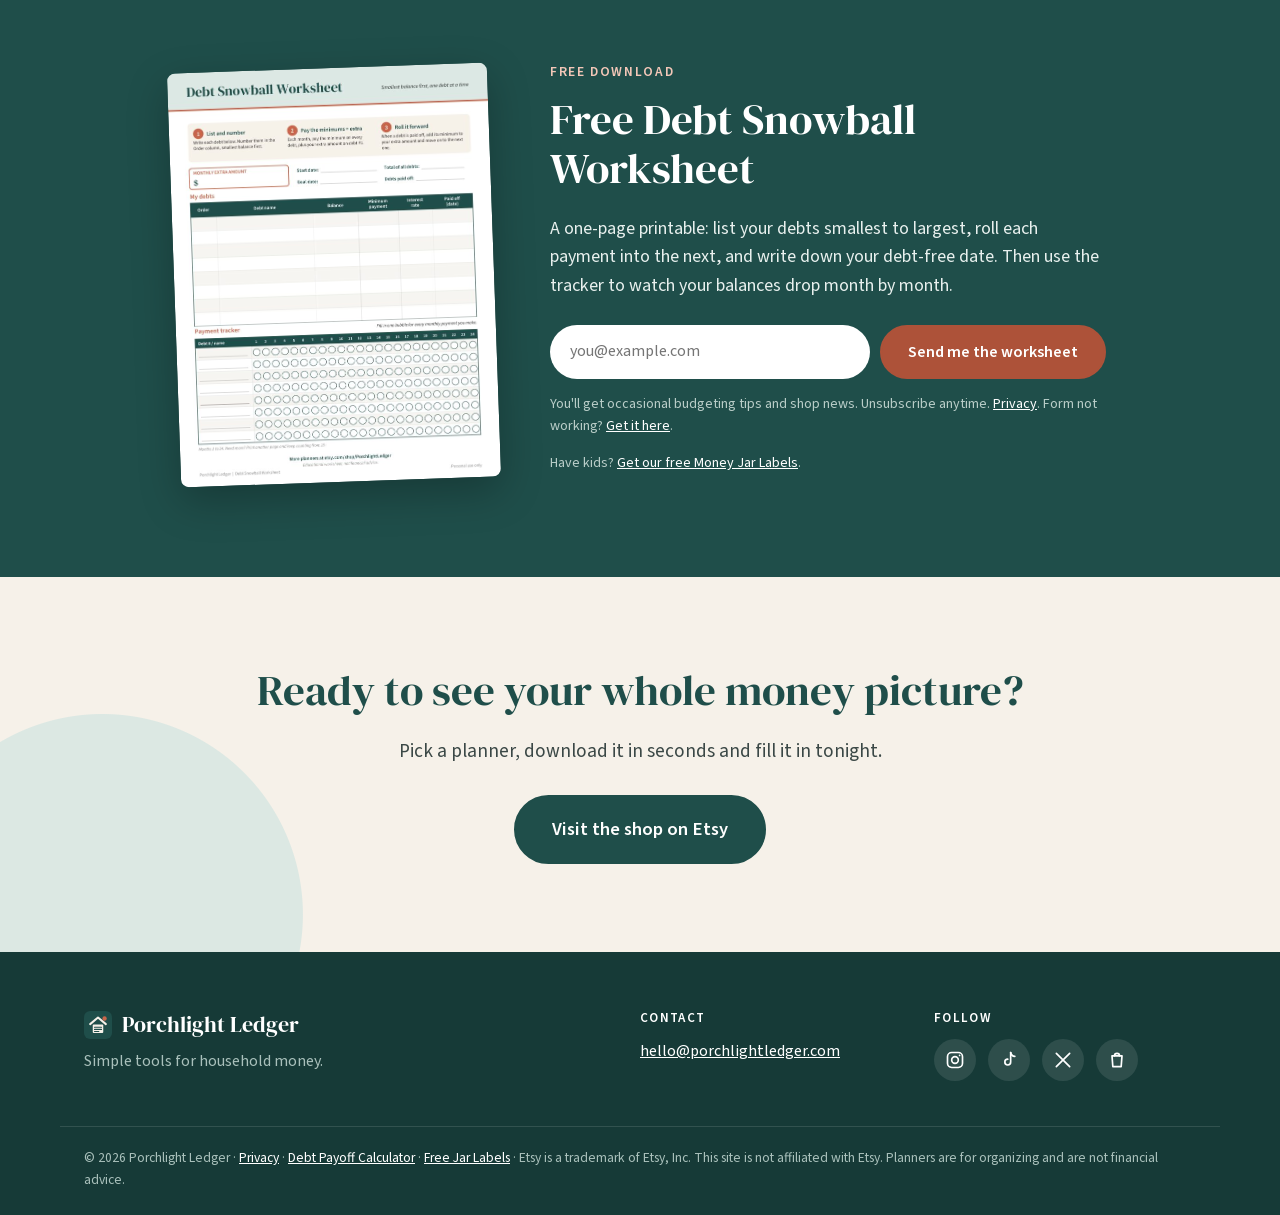
==== commit 79752f7c: "Add Kids money shop group, worksheet thanks page, nav/footer links, layout and contrast fixes, priva" ====
--- a/index.html
+++ b/index.html
@@ -4,7 +4,7 @@
 <meta charset="utf-8">
 <meta name="viewport" content="width=device-width, initial-scale=1">
 <title>Porchlight Ledger | Budget &amp; Debt Payoff Spreadsheets for Google Sheets and Excel</title>
-<meta name="description" content="Simple, good-looking budget, debt payoff and savings spreadsheets for Google Sheets and Excel, with printable PDFs. Instant download on Etsy. Get the free Debt Snowball Worksheet.">
+<meta name="description" content="Simple, good-looking budget, debt payoff and savings spreadsheets, plus printable PDFs and kids' money printables. Instant digital downloads on Etsy. Get the free Debt Snowball Worksheet.">
 <link rel="canonical" href="https://porchlightledger.com/">
 <meta name="theme-color" content="#1F4E4A">
 <meta name="p:domain_verify" content="696fa57ebd6d1eda106fd5c4d9d18822"/>
@@ -14,7 +14,7 @@
 <meta property="og:type" content="website">
 <meta property="og:site_name" content="Porchlight Ledger">
 <meta property="og:title" content="Porchlight Ledger | Simple tools for household money">
-<meta property="og:description" content="Budget, debt payoff and savings spreadsheets for Google Sheets and Excel, plus printable PDFs. Get the free Debt Snowball Worksheet.">
+<meta property="og:description" content="Budget, debt payoff and savings spreadsheets and printable PDFs, including kids' money printables. Get the free Debt Snowball Worksheet.">
 <meta property="og:url" content="https://porchlightledger.com/">
 <meta property="og:image" content="https://porchlightledger.com/img/og-image.jpg">
 <meta property="og:image:width" content="1200">
@@ -22,10 +22,12 @@
 <meta property="og:image:alt" content="Porchlight Ledger: simple tools for household money">
 <meta name="twitter:card" content="summary_large_image">
 <meta name="twitter:title" content="Porchlight Ledger | Simple tools for household money">
-<meta name="twitter:description" content="Budget, debt payoff and savings spreadsheets for Google Sheets and Excel, plus printable PDFs.">
+<meta name="twitter:description" content="Budget, debt payoff and savings spreadsheets and printable PDFs, including kids' money printables.">
 <meta name="twitter:image" content="https://porchlightledger.com/img/og-image.jpg">
-<script type="application/ld+json">{"@context":"https://schema.org","@type":"ItemList","name":"Porchlight Ledger planners","itemListElement":[{"@type":"ListItem","position":1,"item":{"@type":"Product","name":"Household Finance Bundle","description":"Six matching money templates in one download, $40.94 if bought separately.","image":"https://porchlightledger.com/img/bundle.jpg","url":"https://www.etsy.com/listing/4587781978","sku":"4587781978","brand":{"@type":"Brand","name":"Porchlight Ledger"},"offers":{"@type":"Offer","price":"19.99","priceCurrency":"USD","availability":"https://schema.org/InStock","url":"https://www.etsy.com/listing/4587781978"}}},{"@type":"ListItem","position":2,"item":{"@type":"Product","name":"Debt Payoff Planner","description":"Compare Snowball and Avalanche and see your debt-free date, with a month-by-month payment plan.","image":"https://porchlightledger.com/img/debt-payoff.jpg","url":"https://www.etsy.com/listing/4587773080","sku":"4587773080","brand":{"@type":"Brand","name":"Porchlight Ledger"},"offers":{"@type":"Offer","price":"8.99","priceCurrency":"USD","availability":"https://schema.org/InStock","url":"https://www.etsy.com/listing/4587773080"}}},{"@type":"ListItem","position":3,"item":{"@type":"Product","name":"Monthly Budget Planner","description":"Zero-based budget with 12 monthly tabs, so every dollar has a job before the month starts.","image":"https://porchlightledger.com/img/monthly-budget.jpg","url":"https://www.etsy.com/listing/4587774776","sku":"4587774776","brand":{"@type":"Brand","name":"Porchlight Ledger"},"offers":{"@type":"Offer","price":"7.99","priceCurrency":"USD","availability":"https://schema.org/InStock","url":"https://www.etsy.com/listing/4587774776"}}},{"@type":"ListItem","position":4,"item":{"@type":"Product","name":"Paycheck Budget Planner","description":"Assign bills to each payday, whether you're paid weekly, biweekly or twice a month.","image":"https://porchlightledger.com/img/paycheck-budget.jpg","url":"https://www.etsy.com/listing/4587815514","sku":"4587815514","brand":{"@type":"Brand","name":"Porchlight Ledger"},"offers":{"@type":"Offer","price":"5.99","priceCurrency":"USD","availability":"https://schema.org/InStock","url":"https://www.etsy.com/listing/4587815514"}}},{"@type":"ListItem","position":5,"item":{"@type":"Product","name":"Sinking Funds Tracker","description":"Set a goal and a date for once-a-year costs and know exactly what to save each month.","image":"https://porchlightledger.com/img/sinking-funds.jpg","url":"https://www.etsy.com/listing/4587769437","sku":"4587769437","brand":{"@type":"Brand","name":"Porchlight Ledger"},"offers":{"@type":"Offer","price":"5.99","priceCurrency":"USD","availability":"https://schema.org/InStock","url":"https://www.etsy.com/listing/4587769437"}}},{"@type":"ListItem","position":6,"item":{"@type":"Product","name":"Bill Payment Tracker","description":"Every bill, its due date and whether it's paid, all year on one page.","image":"https://porchlightledger.com/img/bill-payment.jpg","url":"https://www.etsy.com/listing/4587772765","sku":"4587772765","brand":{"@type":"Brand","name":"Porchlight Ledger"},"offers":{"@type":"Offer","price":"4.99","priceCurrency":"USD","availability":"https://schema.org/InStock","url":"https://www.etsy.com/listing/4587772765"}}},{"@type":"ListItem","position":7,"item":{"@type":"Product","name":"Net Worth Tracker","description":"A monthly snapshot of what you own and owe, with a dashboard that shows your progress.","image":"https://porchlightledger.com/img/net-worth.jpg","url":"https://www.etsy.com/listing/4587778214","sku":"4587778214","brand":{"@type":"Brand","name":"Porchlight Ledger"},"offers":{"@type":"Offer","price":"5.99","priceCurrency":"USD","availability":"https://schema.org/InStock","url":"https://www.etsy.com/listing/4587778214"}}},{"@type":"ListItem","position":8,"item":{"@type":"Product","name":"Holiday Budget and Gift Planner","description":"Set a holiday budget and track gifts, food, travel and decor before December sneaks up.","image":"https://porchlightledger.com/img/holiday-budget.jpg","url":"https://www.etsy.com/listing/4587778812","sku":"4587778812","brand":{"@type":"Brand","name":"Porchlight Ledger"},"offers":{"@type":"Offer","price":"5.99","priceCurrency":"USD","availability":"https://schema.org/InStock","url":"https://www.etsy.com/listing/4587778812"}}},{"@type":"ListItem","position":9,"item":{"@type":"Product","name":"2027 Annual Budget and Money Goals Planner","description":"Plan the year ahead, set money goals and review how the year went.","image":"https://porchlightledger.com/img/annual-budget-2027.jpg","url":"https://www.etsy.com/listing/4587779330","sku":"4587779330","brand":{"@type":"Brand","name":"Porchlight Ledger"},"offers":{"@type":"Offer","price":"7.99","priceCurrency":"USD","availability":"https://schema.org/InStock","url":"https://www.etsy.com/listing/4587779330"}}},{"@type":"ListItem","position":10,"item":{"@type":"Product","name":"100 Envelope Savings Tracker","description":"100 envelope, 52 week and no-spend challenges that make saving feel like a game.","image":"https://porchlightledger.com/img/envelope-savings.jpg","url":"https://www.etsy.com/listing/4587773147","sku":"4587773147","brand":{"@type":"Brand","name":"Porchlight Ledger"},"offers":{"@type":"Offer","price":"4.99","priceCurrency":"USD","availability":"https://schema.org/InStock","url":"https://www.etsy.com/listing/4587773147"}}},{"@type":"ListItem","position":11,"item":{"@type":"Product","name":"Subscription Tracker","description":"List every subscription and free trial, see the real monthly cost and cut what you don't use.","image":"https://porchlightledger.com/img/subscription-tracker.jpg","url":"https://www.etsy.com/listing/4587812451","sku":"4587812451","brand":{"@type":"Brand","name":"Porchlight Ledger"},"offers":{"@type":"Offer","price":"3.99","priceCurrency":"USD","availability":"https://schema.org/InStock","url":"https://www.etsy.com/listing/4587812451"}}},{"@type":"ListItem","position":12,"item":{"@type":"Product","name":"Mortgage Payoff Calculator","description":"See how extra payments cut years and interest off your mortgage.","image":"https://porchlightledger.com/img/mortgage-payoff.jpg","url":"https://www.etsy.com/listing/4587775360","sku":"4587775360","brand":{"@type":"Brand","name":"Porchlight Ledger"},"offers":{"@type":"Offer","price":"6.99","priceCurrency":"USD","availability":"https://schema.org/InStock","url":"https://www.etsy.com/listing/4587775360"}}},{"@type":"ListItem","position":13,"item":{"@type":"Product","name":"Family Emergency Binder","description":"Contacts, medical info, accounts and bills in one organized place for when it matters.","image":"https://porchlightledger.com/img/emergency-binder.jpg","url":"https://www.etsy.com/listing/4587780419","sku":"4587780419","brand":{"@type":"Brand","name":"Porchlight Ledger"},"offers":{"@type":"Offer","price":"9.99","priceCurrency":"USD","availability":"https://schema.org/InStock","url":"https://www.etsy.com/listing/4587780419"}}},{"@type":"ListItem","position":14,"item":{"@type":"Product","name":"2026 Tax Prep Organizer","description":"A document checklist plus donation and medical receipt logs to make tax time calmer.","image":"https://porchlightledger.com/img/tax-prep.jpg","url":"https://www.etsy.com/listing/4587781246","sku":"4587781246","brand":{"@type":"Brand","name":"Porchlight Ledger"},"offers":{"@type":"Offer","price":"6.99","priceCurrency":"USD","availability":"https://schema.org/InStock","url":"https://www.etsy.com/listing/4587781246"}}},{"@type":"ListItem","position":15,"item":{"@type":"Product","name":"Home Inventory for Insurance","description":"List belongings, serial numbers and receipts so an insurance claim is easier.","image":"https://porchlightledger.com/img/home-inventory.jpg","url":"https://www.etsy.com/listing/4587779075","sku":"4587779075","brand":{"@type":"Brand","name":"Porchlight Ledger"},"offers":{"@type":"Offer","price":"6.99","priceCurrency":"USD","availability":"https://schema.org/InStock","url":"https://www.etsy.com/listing/4587779075"}}},{"@type":"ListItem","position":16,"item":{"@type":"Product","name":"Home Buying Planner","description":"Score the houses you tour and track your down payment savings.","image":"https://porchlightledger.com/img/home-buying.jpg","url":"https://www.etsy.com/listing/4587812227","sku":"4587812227","brand":{"@type":"Brand","name":"Porchlight Ledger"},"offers":{"@type":"Offer","price":"7.99","priceCurrency":"USD","availability":"https://schema.org/InStock","url":"https://www.etsy.com/listing/4587812227"}}},{"@type":"ListItem","position":17,"item":{"@type":"Product","name":"Home Renovation Budget Planner","description":"Budget a remodel, compare quotes and keep a punch list.","image":"https://porchlightledger.com/img/home-renovation.jpg","url":"https://www.etsy.com/listing/4587816224","sku":"4587816224","brand":{"@type":"Brand","name":"Porchlight Ledger"},"offers":{"@type":"Offer","price":"6.99","priceCurrency":"USD","availability":"https://schema.org/InStock","url":"https://www.etsy.com/listing/4587816224"}}},{"@type":"ListItem","position":18,"item":{"@type":"Product","name":"Home Maintenance Schedule","description":"Seasonal checklists and a repair log so small fixes don't become big ones.","image":"https://porchlightledger.com/img/home-maintenance.jpg","url":"https://www.etsy.com/listing/4587775584","sku":"4587775584","brand":{"@type":"Brand","name":"Porchlight Ledger"},"offers":{"@type":"Offer","price":"5.99","priceCurrency":"USD","availability":"https://schema.org/InStock","url":"https://www.etsy.com/listing/4587775584"}}},{"@type":"ListItem","position":19,"item":{"@type":"Product","name":"Utility Bill Tracker","description":"Log energy bills and usage to spot changes month to month.","image":"https://porchlightledger.com/img/utility-bill.jpg","url":"https://www.etsy.com/listing/4587819474","sku":"4587819474","brand":{"@type":"Brand","name":"Porchlight Ledger"},"offers":{"@type":"Offer","price":"4.99","priceCurrency":"USD","availability":"https://schema.org/InStock","url":"https://www.etsy.com/listing/4587819474"}}},{"@type":"ListItem","position":20,"item":{"@type":"Product","name":"Mileage Log","description":"Record business and personal trips in one simple log.","image":"https://porchlightledger.com/img/mileage-log.jpg","url":"https://www.etsy.com/listing/4587775796","sku":"4587775796","brand":{"@type":"Brand","name":"Porchlight Ledger"},"offers":{"@type":"Offer","price":"5.99","priceCurrency":"USD","availability":"https://schema.org/InStock","url":"https://www.etsy.com/listing/4587775796"}}}]}</script>
-<link rel="preload" href="fonts/dm-serif-display.woff" as="font" type="font/woff" crossorigin>
+<script type="application/ld+json">{"@context":"https://schema.org","@type":"ItemList","name":"Porchlight Ledger planners","itemListElement":[{"@type":"ListItem","position":1,"item":{"@type":"Product","name":"Household Finance Bundle","description":"Six matching money templates in one download, $40.94 if bought separately.","image":"https://porchlightledger.com/img/bundle.jpg","url":"https://www.etsy.com/listing/4587781978","sku":"4587781978","brand":{"@type":"Brand","name":"Porchlight Ledger"},"offers":{"@type":"Offer","price":"19.99","priceCurrency":"USD","availability":"https://schema.org/InStock","url":"https://www.etsy.com/listing/4587781978"}}},{"@type":"ListItem","position":2,"item":{"@type":"Product","name":"Debt Payoff Planner","description":"Compare Snowball and Avalanche and see your debt-free date, with a month-by-month payment plan.","image":"https://porchlightledger.com/img/debt-payoff.jpg","url":"https://www.etsy.com/listing/4587773080","sku":"4587773080","brand":{"@type":"Brand","name":"Porchlight Ledger"},"offers":{"@type":"Offer","price":"8.99","priceCurrency":"USD","availability":"https://schema.org/InStock","url":"https://www.etsy.com/listing/4587773080"}}},{"@type":"ListItem","position":3,"item":{"@type":"Product","name":"Monthly Budget Planner","description":"Zero-based budget with 12 monthly tabs, so every dollar has a job before the month starts.","image":"https://porchlightledger.com/img/monthly-budget.jpg","url":"https://www.etsy.com/listing/4587774776","sku":"4587774776","brand":{"@type":"Brand","name":"Porchlight Ledger"},"offers":{"@type":"Offer","price":"7.99","priceCurrency":"USD","availability":"https://schema.org/InStock","url":"https://www.etsy.com/listing/4587774776"}}},{"@type":"ListItem","position":4,"item":{"@type":"Product","name":"Paycheck Budget Planner","description":"Assign bills to each payday, whether you're paid weekly, biweekly or twice a month.","image":"https://porchlightledger.com/img/paycheck-budget.jpg","url":"https://www.etsy.com/listing/4587815514","sku":"4587815514","brand":{"@type":"Brand","name":"Porchlight Ledger"},"offers":{"@type":"Offer","price":"5.99","priceCurrency":"USD","availability":"https://schema.org/InStock","url":"https://www.etsy.com/listing/4587815514"}}},{"@type":"ListItem","position":5,"item":{"@type":"Product","name":"Sinking Funds Tracker","description":"Set a goal and a date for once-a-year costs and know exactly what to save each month.","image":"https://porchlightledger.com/img/sinking-funds.jpg","url":"https://www.etsy.com/listing/4587769437","sku":"4587769437","brand":{"@type":"Brand","name":"Porchlight Ledger"},"offers":{"@type":"Offer","price":"5.99","priceCurrency":"USD","availability":"https://schema.org/InStock","url":"https://www.etsy.com/listing/4587769437"}}},{"@type":"ListItem","position":6,"item":{"@type":"Product","name":"Bill Payment Tracker","description":"Every bill, its due date and whether it's paid, all year on one page.","image":"https://porchlightledger.com/img/bill-payment.jpg","url":"https://www.etsy.com/listing/4587772765","sku":"4587772765","brand":{"@type":"Brand","name":"Porchlight Ledger"},"offers":{"@type":"Offer","price":"4.99","priceCurrency":"USD","availability":"https://schema.org/InStock","url":"https://www.etsy.com/listing/4587772765"}}},{"@type":"ListItem","position":7,"item":{"@type":"Product","name":"Net Worth Tracker","description":"A monthly snapshot of what you own and owe, with a dashboard that shows your progress.","image":"https://porchlightledger.com/img/net-worth.jpg","url":"https://www.etsy.com/listing/4587778214","sku":"4587778214","brand":{"@type":"Brand","name":"Porchlight Ledger"},"offers":{"@type":"Offer","price":"5.99","priceCurrency":"USD","availability":"https://schema.org/InStock","url":"https://www.etsy.com/listing/4587778214"}}},{"@type":"ListItem","position":8,"item":{"@type":"Product","name":"Holiday Budget and Gift Planner","description":"Set a holiday budget and track gifts, food, travel and decor before December sneaks up.","image":"https://porchlightledger.com/img/holiday-budget.jpg","url":"https://www.etsy.com/listing/4587778812","sku":"4587778812","brand":{"@type":"Brand","name":"Porchlight Ledger"},"offers":{"@type":"Offer","price":"5.99","priceCurrency":"USD","availability":"https://schema.org/InStock","url":"https://www.etsy.com/listing/4587778812"}}},{"@type":"ListItem","position":9,"item":{"@type":"Product","name":"2027 Annual Budget and Money Goals Planner","description":"Plan the year ahead, set money goals and review how the year went.","image":"https://porchlightledger.com/img/annual-budget-2027.jpg","url":"https://www.etsy.com/listing/4587779330","sku":"4587779330","brand":{"@type":"Brand","name":"Porchlight Ledger"},"offers":{"@type":"Offer","price":"7.99","priceCurrency":"USD","availability":"https://schema.org/InStock","url":"https://www.etsy.com/listing/4587779330"}}},{"@type":"ListItem","position":10,"item":{"@type":"Product","name":"100 Envelope Savings Tracker","description":"100 envelope, 52 week and no-spend challenges that make saving feel like a game.","image":"https://porchlightledger.com/img/envelope-savings.jpg","url":"https://www.etsy.com/listing/4587773147","sku":"4587773147","brand":{"@type":"Brand","name":"Porchlight Ledger"},"offers":{"@type":"Offer","price":"4.99","priceCurrency":"USD","availability":"https://schema.org/InStock","url":"https://www.etsy.com/listing/4587773147"}}},{"@type":"ListItem","position":11,"item":{"@type":"Product","name":"Subscription Tracker","description":"List every subscription and free trial, see the real monthly cost and cut what you don't use.","image":"https://porchlightledger.com/img/subscription-tracker.jpg","url":"https://www.etsy.com/listing/4587812451","sku":"4587812451","brand":{"@type":"Brand","name":"Porchlight Ledger"},"offers":{"@type":"Offer","price":"3.99","priceCurrency":"USD","availability":"https://schema.org/InStock","url":"https://www.etsy.com/listing/4587812451"}}},{"@type":"ListItem","position":12,"item":{"@type":"Product","name":"Mortgage Payoff Calculator","description":"See how extra payments cut years and interest off your mortgage.","image":"https://porchlightledger.com/img/mortgage-payoff.jpg","url":"https://www.etsy.com/listing/4587775360","sku":"4587775360","brand":{"@type":"Brand","name":"Porchlight Ledger"},"offers":{"@type":"Offer","price":"6.99","priceCurrency":"USD","availability":"https://schema.org/InStock","url":"https://www.etsy.com/listing/4587775360"}}},{"@type":"ListItem","position":13,"item":{"@type":"Product","name":"Family Emergency Binder","description":"Contacts, medical info, accounts and bills in one organized place for when it matters.","image":"https://porchlightledger.com/img/emergency-binder.jpg","url":"https://www.etsy.com/listing/4587780419","sku":"4587780419","brand":{"@type":"Brand","name":"Porchlight Ledger"},"offers":{"@type":"Offer","price":"9.99","priceCurrency":"USD","availability":"https://schema.org/InStock","url":"https://www.etsy.com/listing/4587780419"}}},{"@type":"ListItem","position":14,"item":{"@type":"Product","name":"2026 Tax Prep Organizer","description":"A document checklist plus donation and medical receipt logs to make tax time calmer.","image":"https://porchlightledger.com/img/tax-prep.jpg","url":"https://www.etsy.com/listing/4587781246","sku":"4587781246","brand":{"@type":"Brand","name":"Porchlight Ledger"},"offers":{"@type":"Offer","price":"6.99","priceCurrency":"USD","availability":"https://schema.org/InStock","url":"https://www.etsy.com/listing/4587781246"}}},{"@type":"ListItem","position":15,"item":{"@type":"Product","name":"Home Inventory for Insurance","description":"List belongings, serial numbers and receipts so an insurance claim is easier.","image":"https://porchlightledger.com/img/home-inventory.jpg","url":"https://www.etsy.com/listing/4587779075","sku":"4587779075","brand":{"@type":"Brand","name":"Porchlight Ledger"},"offers":{"@type":"Offer","price":"6.99","priceCurrency":"USD","availability":"https://schema.org/InStock","url":"https://www.etsy.com/listing/4587779075"}}},{"@type":"ListItem","position":16,"item":{"@type":"Product","name":"Home Buying Planner","description":"Score the houses you tour and track your down payment savings.","image":"https://porchlightledger.com/img/home-buying.jpg","url":"https://www.etsy.com/listing/4587812227","sku":"4587812227","brand":{"@type":"Brand","name":"Porchlight Ledger"},"offers":{"@type":"Offer","price":"7.99","priceCurrency":"USD","availability":"https://schema.org/InStock","url":"https://www.etsy.com/listing/4587812227"}}},{"@type":"ListItem","position":17,"item":{"@type":"Product","name":"Home Renovation Budget Planner","description":"Budget a remodel, compare quotes and keep a punch list.","image":"https://porchlightledger.com/img/home-renovation.jpg","url":"https://www.etsy.com/listing/4587816224","sku":"4587816224","brand":{"@type":"Brand","name":"Porchlight Ledger"},"offers":{"@type":"Offer","price":"6.99","priceCurrency":"USD","availability":"https://schema.org/InStock","url":"https://www.etsy.com/listing/4587816224"}}},{"@type":"ListItem","position":18,"item":{"@type":"Product","name":"Home Maintenance Schedule","description":"Seasonal checklists and a repair log so small fixes don't become big ones.","image":"https://porchlightledger.com/img/home-maintenance.jpg","url":"https://www.etsy.com/listing/4587775584","sku":"4587775584","brand":{"@type":"Brand","name":"Porchlight Ledger"},"offers":{"@type":"Offer","price":"5.99","priceCurrency":"USD","availability":"https://schema.org/InStock","url":"https://www.etsy.com/listing/4587775584"}}},{"@type":"ListItem","position":19,"item":{"@type":"Product","name":"Utility Bill Tracker","description":"Log energy bills and usage to spot changes month to month.","image":"https://porchlightledger.com/img/utility-bill.jpg","url":"https://www.etsy.com/listing/4587819474","sku":"4587819474","brand":{"@type":"Brand","name":"Porchlight Ledger"},"offers":{"@type":"Offer","price":"4.99","priceCurrency":"USD","availability":"https://schema.org/InStock","url":"https://www.etsy.com/listing/4587819474"}}},{"@type":"ListItem","position":20,"item":{"@type":"Product","name":"Mileage Log","description":"Record business and personal trips in one simple log.","image":"https://porchlightledger.com/img/mileage-log.jpg","url":"https://www.etsy.com/listing/4587775796","sku":"4587775796","brand":{"@type":"Brand","name":"Porchlight Ledger"},"offers":{"@type":"Offer","price":"5.99","priceCurrency":"USD","availability":"https://schema.org/InStock","url":"https://www.etsy.com/listing/4587775796"}}},{"@type":"ListItem","position":21,"item":{"@type":"Product","name":"Kids Chore Chart & Earnings Log","description":"A 5-page printable with family jobs and paid jobs on separate charts and an earnings log, for ages 6 to 9.","image":"https://porchlightledger.com/img/kids-chore-chart.jpg","url":"https://www.etsy.com/listing/4592768937","sku":"4592768937","brand":{"@type":"Brand","name":"Porchlight Ledger"},"offers":{"@type":"Offer","price":"4.99","priceCurrency":"USD","availability":"https://schema.org/InStock","url":"https://www.etsy.com/listing/4592768937"}}},{"@type":"ListItem","position":22,"item":{"@type":"Product","name":"Kids Savings Goal Coloring Chart","description":"A 5-page coloring printable with a 20-coin jar, a 30-step path and a 50-coin goal chart, for ages 6 to 9.","image":"https://porchlightledger.com/img/kids-savings-goal.jpg","url":"https://www.etsy.com/listing/4592785658","sku":"4592785658","brand":{"@type":"Brand","name":"Porchlight Ledger"},"offers":{"@type":"Offer","price":"3.99","priceCurrency":"USD","availability":"https://schema.org/InStock","url":"https://www.etsy.com/listing/4592785658"}}},{"@type":"ListItem","position":23,"item":{"@type":"Product","name":"Needs vs Wants Sorting Game","description":"A cut-out game with 24 needs and wants cards, a sorting mat and 12 blank cards, for ages 6 to 9.","image":"https://porchlightledger.com/img/kids-needs-wants.jpg","url":"https://www.etsy.com/listing/4592786060","sku":"4592786060","brand":{"@type":"Brand","name":"Porchlight Ledger"},"offers":{"@type":"Offer","price":"4.99","priceCurrency":"USD","availability":"https://schema.org/InStock","url":"https://www.etsy.com/listing/4592786060"}}},{"@type":"ListItem","position":24,"item":{"@type":"Product","name":"Weekly Kids Money Tracker","description":"A 4-page printable with a money week page, Spend, Save and Give jars and a money month page, for ages 6 to 9.","image":"https://porchlightledger.com/img/kids-money-tracker.jpg","url":"https://www.etsy.com/listing/4592786860","sku":"4592786860","brand":{"@type":"Brand","name":"Porchlight Ledger"},"offers":{"@type":"Offer","price":"3.99","priceCurrency":"USD","availability":"https://schema.org/InStock","url":"https://www.etsy.com/listing/4592786860"}}},{"@type":"ListItem","position":25,"item":{"@type":"Product","name":"Kids Money Printables Bundle","description":"Includes the chore chart, savings goal chart, needs vs. wants game and weekly money tracker for ages 6 to 9.","image":"https://porchlightledger.com/img/kids-bundle.jpg","url":"https://www.etsy.com/listing/4592772241","sku":"4592772241","brand":{"@type":"Brand","name":"Porchlight Ledger"},"offers":{"@type":"Offer","price":"9.99","priceCurrency":"USD","availability":"https://schema.org/InStock","url":"https://www.etsy.com/listing/4592772241"}}}]}</script>
+<link rel="preload" href="fonts/dm-serif-display.woff2" as="font" type="font/woff2" crossorigin>
+<link rel="preload" href="fonts/source-sans-400.woff2" as="font" type="font/woff2" crossorigin>
+<link rel="preload" href="fonts/source-sans-600.woff2" as="font" type="font/woff2" crossorigin>
 <link rel="stylesheet" href="styles.css">
 <script type="application/ld+json">{"@context":"https://schema.org","@type":"Organization","name":"Porchlight Ledger","url":"https://porchlightledger.com/","logo":"https://porchlightledger.com/apple-touch-icon.png","email":"hello@porchlightledger.com","sameAs":["https://www.etsy.com/shop/PorchlightLedger","https://www.instagram.com/porchlightledger/","https://www.tiktok.com/@joshuawildman4","https://x.com/JoshuaWildman7"]}</script>
 </head>
@@ -39,6 +41,7 @@
       <a href="#planners">Planners</a>
       <a href="#bundle">Bundle</a>
       <a href="#shop">Shop</a>
+      <a href="#kids">Kids</a>
       <a href="#faq">FAQ</a>
       <a href="#free">Free worksheet</a>
       <a class="nav-keep" href="debt-planner/">Free Calculator</a>
@@ -55,7 +58,7 @@
       <p class="eyebrow">Budget &amp; debt payoff spreadsheets</p>
       <h1>Planners you'll actually open.</h1>
       <p class="lead">We're a family making the planners we use ourselves, for the everyday money and home details that deserve a clear place.</p>
-      <p>Simple spreadsheets for Google Sheets and Excel, with printable PDFs. Type into the yellow cells and the math is done for you.</p>
+      <p>Simple spreadsheets and printable PDFs, all instant digital downloads. In the spreadsheets, type into the yellow cells and the math is done for you.</p>
       <div class="cta-row">
         <a class="btn" href="#planners">Find your planner</a>
         <a class="btn btn-ghost" href="debt-planner/">Try the free Debt Calculator</a>
@@ -63,7 +66,7 @@
       </div>
       <ul class="ticks">
         <li>Instant download on Etsy</li>
-        <li>Google Sheets + Excel</li>
+        <li>Google Sheets, Excel + PDF</li>
         <li>No subscription, no app</li>
       </ul>
     </div>
@@ -125,7 +128,7 @@
       <figure><a href="#p-4587815514"><img src="img/included-paycheck-budget.jpg" alt="What's included in the Paycheck Budget Planner" width="1000" height="750" loading="lazy"></a><figcaption><a href="#p-4587815514">Paycheck Budget Planner</a> <span class="price-inline">$5.99</span></figcaption></figure>
       <figure><a href="#p-4587769437"><img src="img/included-sinking-funds.jpg" alt="What's included in the Sinking Funds Tracker" width="1000" height="750" loading="lazy"></a><figcaption><a href="#p-4587769437">Sinking Funds Tracker</a> <span class="price-inline">$5.99</span></figcaption></figure>
     </div>
-    <p class="center"><a class="btn btn-ghost" href="#shop">Browse all 20 items</a></p>
+    <p class="center"><a class="btn btn-ghost" href="#shop">Browse all 25 items</a></p>
   </div>
 </section>
 
@@ -152,7 +155,7 @@
 <section id="shop" class="shop">
   <div class="wrap">
     <h2>Shop all planners</h2>
-    <p class="section-lead">Every item is an instant digital download for Google Sheets and Excel, with printable PDFs. Checkout happens securely on Etsy for now.</p>
+    <p class="section-lead">Every item is an instant digital download: spreadsheets for Google Sheets and Excel, and printable PDFs. Checkout happens securely on Etsy for now.</p>
     <h3 class="shop-group">All-in-one bundle <span class="count">1</span></h3>
     <div class="grid">
       <article class="card card-wide" id="p-4587781978">
@@ -377,6 +380,65 @@
           <p>Record business and personal trips in one simple log.</p>
           <div class="card-actions">
             <a class="btn btn-small" href="https://www.etsy.com/listing/4587775796" target="_blank" rel="noopener">Buy on Etsy</a>
+            
+          </div>
+        </div>
+      </article>
+    </div>
+    <h3 class="shop-group" id="kids">Kids money <span class="count">5</span></h3>
+    <p class="group-note">Printable PDFs for ages 6 to 9. Want to try one first? <a href="jar-labels/">Get the free Money Jar Labels</a>.</p>
+    <div class="grid">
+      <article class="card" id="p-4592768937">
+        <a class="card-img" href="https://www.etsy.com/listing/4592768937" target="_blank" rel="noopener"><img src="img/kids-chore-chart.jpg" alt="Kids Chore Chart &amp; Earnings Log mockup" width="800" height="600" loading="lazy"></a>
+        <div class="card-body">
+          <div class="card-head"><h4>Kids Chore Chart &amp; Earnings Log</h4><span class="price">$4.99</span></div>
+          <p>A 5-page printable with family jobs and paid jobs on separate charts and an earnings log, for ages 6 to 9.</p>
+          <div class="card-actions">
+            <a class="btn btn-small" href="https://www.etsy.com/listing/4592768937" target="_blank" rel="noopener">Buy on Etsy</a>
+            
+          </div>
+        </div>
+      </article>
+      <article class="card" id="p-4592785658">
+        <a class="card-img" href="https://www.etsy.com/listing/4592785658" target="_blank" rel="noopener"><img src="img/kids-savings-goal.jpg" alt="Kids Savings Goal Coloring Chart mockup" width="800" height="600" loading="lazy"></a>
+        <div class="card-body">
+          <div class="card-head"><h4>Kids Savings Goal Coloring Chart</h4><span class="price">$3.99</span></div>
+          <p>A 5-page coloring printable with a 20-coin jar, a 30-step path and a 50-coin goal chart, for ages 6 to 9.</p>
+          <div class="card-actions">
+            <a class="btn btn-small" href="https://www.etsy.com/listing/4592785658" target="_blank" rel="noopener">Buy on Etsy</a>
+            
+          </div>
+        </div>
+      </article>
+      <article class="card" id="p-4592786060">
+        <a class="card-img" href="https://www.etsy.com/listing/4592786060" target="_blank" rel="noopener"><img src="img/kids-needs-wants.jpg" alt="Needs vs Wants Sorting Game mockup" width="800" height="600" loading="lazy"></a>
+        <div class="card-body">
+          <div class="card-head"><h4>Needs vs Wants Sorting Game</h4><span class="price">$4.99</span></div>
+          <p>A cut-out game with 24 needs and wants cards, a sorting mat and 12 blank cards, for ages 6 to 9.</p>
+          <div class="card-actions">
+            <a class="btn btn-small" href="https://www.etsy.com/listing/4592786060" target="_blank" rel="noopener">Buy on Etsy</a>
+            
+          </div>
+        </div>
+      </article>
+      <article class="card" id="p-4592786860">
+        <a class="card-img" href="https://www.etsy.com/listing/4592786860" target="_blank" rel="noopener"><img src="img/kids-money-tracker.jpg" alt="Weekly Kids Money Tracker mockup" width="800" height="600" loading="lazy"></a>
+        <div class="card-body">
+          <div class="card-head"><h4>Weekly Kids Money Tracker</h4><span class="price">$3.99</span></div>
+          <p>A 4-page printable with a money week page, Spend, Save and Give jars and a money month page, for ages 6 to 9.</p>
+          <div class="card-actions">
+            <a class="btn btn-small" href="https://www.etsy.com/listing/4592786860" target="_blank" rel="noopener">Buy on Etsy</a>
+            
+          </div>
+        </div>
+      </article>
+      <article class="card" id="p-4592772241">
+        <a class="card-img" href="https://www.etsy.com/listing/4592772241" target="_blank" rel="noopener"><span class="tag">All-in-one</span><img src="img/kids-bundle.jpg" alt="Kids Money Printables Bundle mockup" width="800" height="600" loading="lazy"></a>
+        <div class="card-body">
+          <div class="card-head"><h4>Kids Money Printables Bundle</h4><span class="price">$9.99</span></div>
+          <p>Includes the chore chart, savings goal chart, needs vs. wants game and weekly money tracker for ages 6 to 9.</p>
+          <div class="card-actions">
+            <a class="btn btn-small" href="https://www.etsy.com/listing/4592772241" target="_blank" rel="noopener">Buy on Etsy</a>
             
           </div>
         </div>
@@ -391,10 +453,10 @@
     <h2>How it works</h2>
     <ol class="steps">
       <li><span class="num">1</span><h3>Download</h3><p>Buy on Etsy and download the files right away from your Purchases page. Nothing is shipped.</p></li>
-      <li><span class="num">2</span><h3>Open</h3><p>Open the .xlsx in Excel, or upload it to Google Drive and choose File › Save as Google Sheets.</p></li>
+      <li><span class="num">2</span><h3>Open</h3><p>Open the .xlsx in Excel, or upload it to Google Drive and choose File › Save as Google Sheets. The kids' printables are PDFs: open them and print.</p></li>
       <li><span class="num">3</span><h3>Fill in the yellow cells</h3><p>Start on the “Start Here” tab and fill in the pale-yellow cells. Everything else calculates for you.</p></li>
     </ol>
-    <p class="center muted">Prefer paper? Every planner includes printable PDF pages.</p>
+    <p class="center muted">Prefer paper? Every planner includes printable PDF pages. The kids' items are printable PDFs only.</p>
   </div>
 </section>
 
--- a/styles.css
+++ b/styles.css
@@ -1,7 +1,7 @@
-@font-face{font-family:"DM Serif Display";src:url(fonts/dm-serif-display.woff) format("woff");font-display:swap}
-@font-face{font-family:"Source Sans Pro";src:url(fonts/source-sans-400.woff) format("woff");font-weight:400;font-display:swap}
-@font-face{font-family:"Source Sans Pro";src:url(fonts/source-sans-600.woff) format("woff");font-weight:600;font-display:swap}
-:root{--teal:#1F4E4A;--teal-d:#163a37;--sage:#DCE8E3;--sand:#F6F1E9;--terra:#C8664B;--terra-d:#ad5239;--terra-text:#A9503A;--ink:#22302e;--muted:#5b6866;--white:#fff;--r:14px;--shadow:0 10px 30px rgba(31,78,74,.10)}
+@font-face{font-family:"DM Serif Display";src:url(fonts/dm-serif-display.woff2) format("woff2"),url(fonts/dm-serif-display.woff) format("woff");font-display:swap}
+@font-face{font-family:"Source Sans Pro";src:url(fonts/source-sans-400.woff2) format("woff2"),url(fonts/source-sans-400.woff) format("woff");font-weight:400;font-display:swap}
+@font-face{font-family:"Source Sans Pro";src:url(fonts/source-sans-600.woff2) format("woff2"),url(fonts/source-sans-600.woff) format("woff");font-weight:600;font-display:swap}
+:root{--teal:#1F4E4A;--teal-d:#163a37;--sage:#DCE8E3;--sand:#F6F1E9;--terra:#C8664B;--terra-d:#ad5239;--terra-dd:#8f402b;--terra-text:#A9503A;--ink:#22302e;--muted:#5b6866;--white:#fff;--r:14px;--shadow:0 10px 30px rgba(31,78,74,.10)}
 *{box-sizing:border-box}
 html{scroll-behavior:smooth;scroll-padding-top:72px}
 body{margin:0;font:400 18px/1.6 "Source Sans Pro",system-ui,-apple-system,"Segoe UI",Arial,sans-serif;color:var(--ink);background:var(--sand)}
@@ -29,8 +29,8 @@
 .btn:focus-visible,input:focus-visible,a:focus-visible{outline:3px solid var(--terra);outline-offset:2px}
 .btn-ghost{background:transparent;color:var(--teal)}
 .btn-ghost:hover{background:var(--sage)}
-.btn-warm{background:var(--terra);border-color:var(--terra)}
-.btn-warm:hover{background:var(--terra-d)}
+.btn-warm{background:var(--terra-d);border-color:var(--terra-d)}
+.btn-warm:hover{background:var(--terra-dd);border-color:var(--terra-dd)}
 .btn-small{padding:8px 18px;font-size:.95rem}
 .btn-big{padding:18px 36px;font-size:1.15rem}
 /* header */
@@ -139,6 +139,7 @@
 .shop{background:#fff}
 .shop-group{font-size:1.6rem;margin:48px 0 20px;display:flex;align-items:center;gap:10px}
 .shop-group:first-of-type{margin-top:8px}
+.group-note{margin:-8px 0 20px;color:var(--muted);font-size:1rem}
 .count{font-family:"Source Sans Pro",sans-serif;font-size:.9rem;font-weight:600;background:var(--sage);color:var(--teal);border-radius:999px;padding:2px 10px}
 .shop .card{background:var(--sand);box-shadow:none;border:1px solid rgba(31,78,74,.1)}
 .card-img{position:relative;display:block}
@@ -205,3 +206,11 @@
 .hero .cta-row .btn-link{flex-basis:100%;padding:2px 2px}
 .site-header .brand{white-space:nowrap}
 @media (max-width:480px){nav .nav-keep{display:none}}
+@media (max-width:360px){
+ .wrap{padding:0 16px}
+ .nav{gap:6px}
+ nav{gap:8px}
+ .site-header .brand{font-size:1.05rem;gap:6px}
+ .site-header .brand img{width:28px;height:28px}
+ nav .btn-small{padding:6px 10px;font-size:.84rem}
+}
